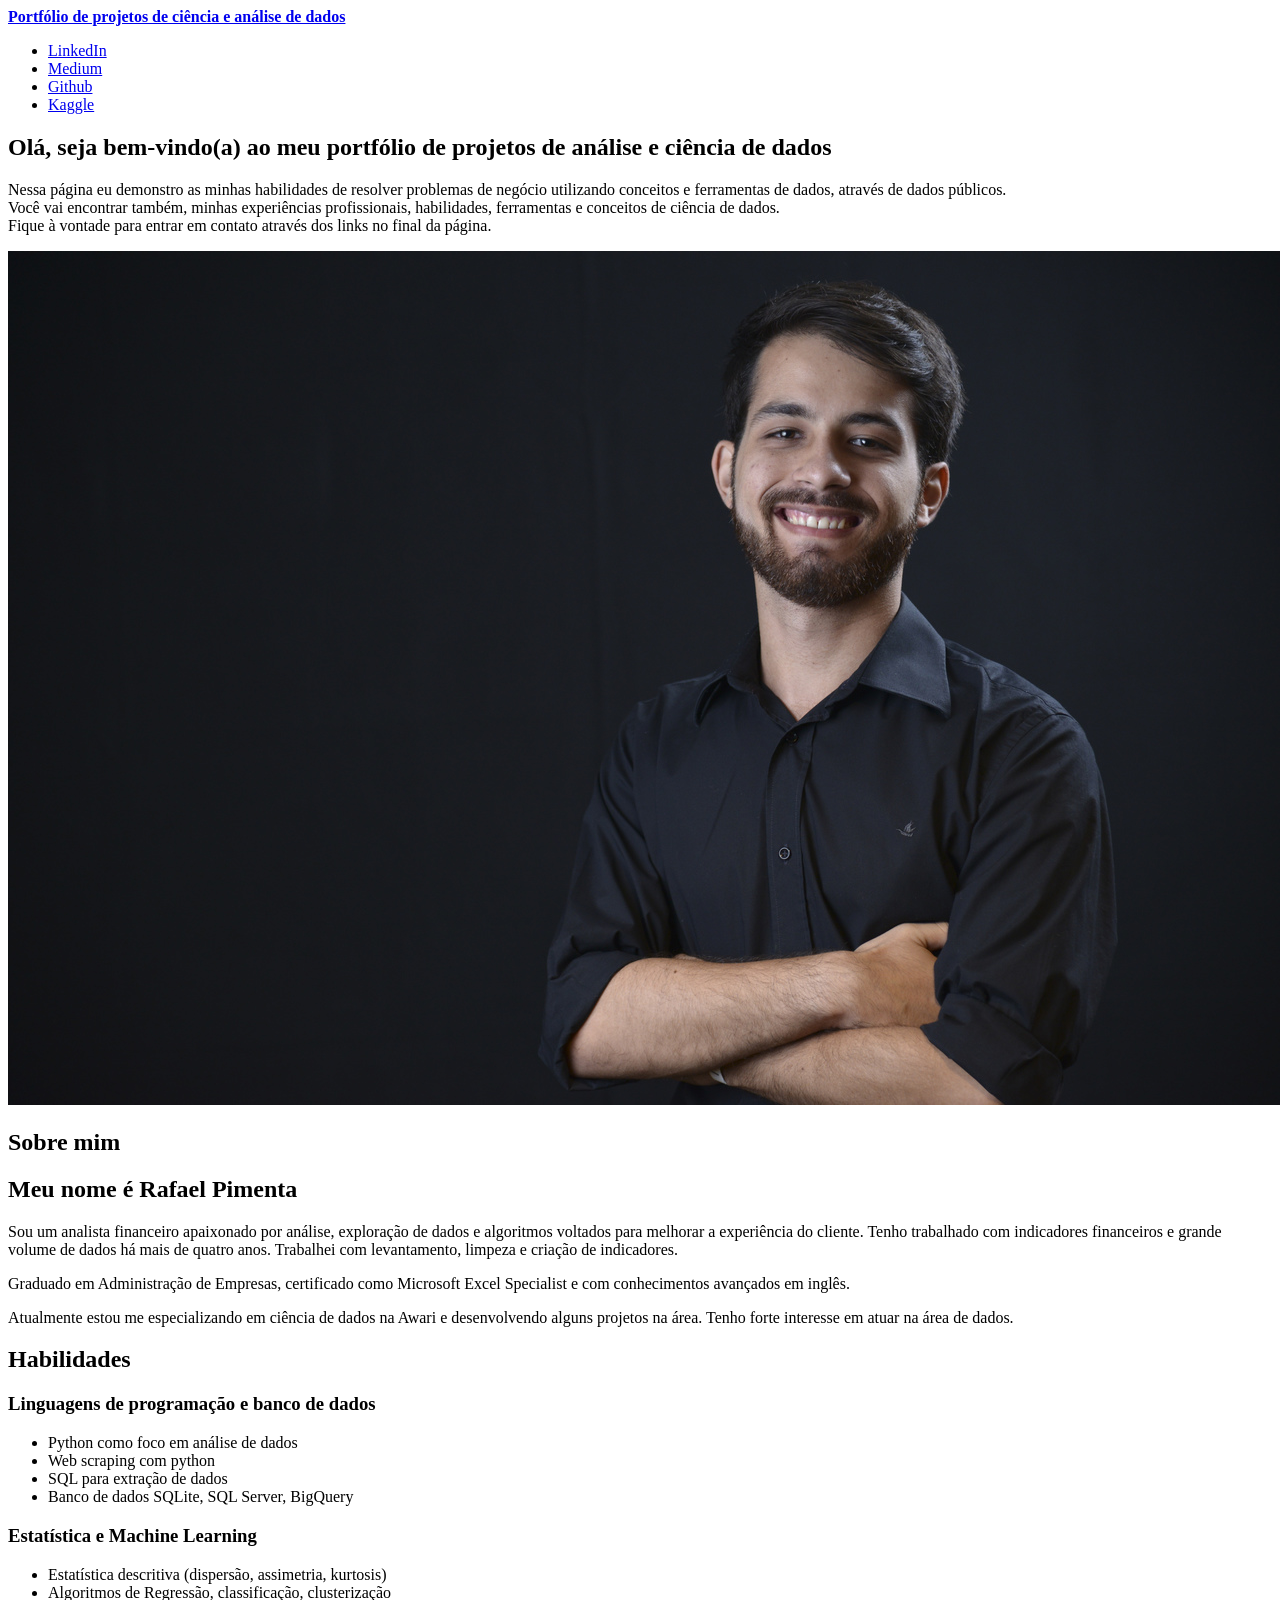
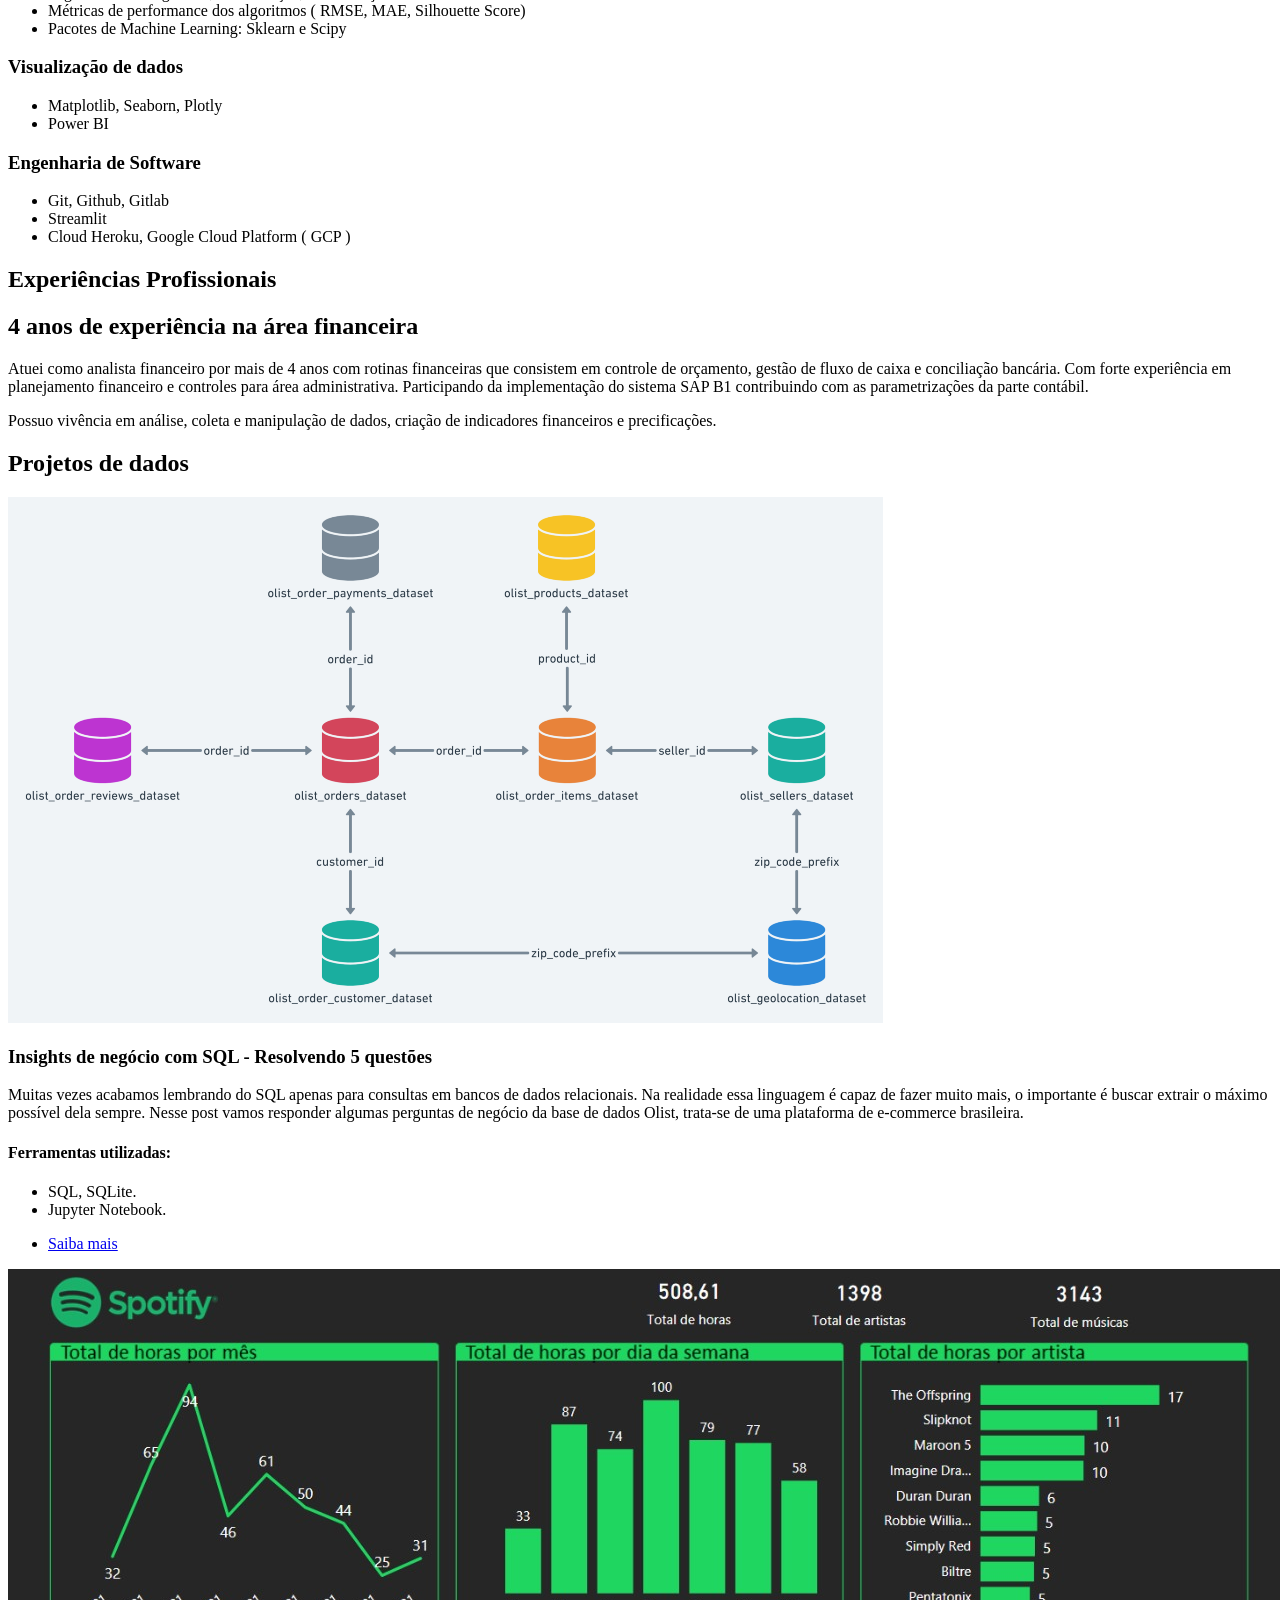
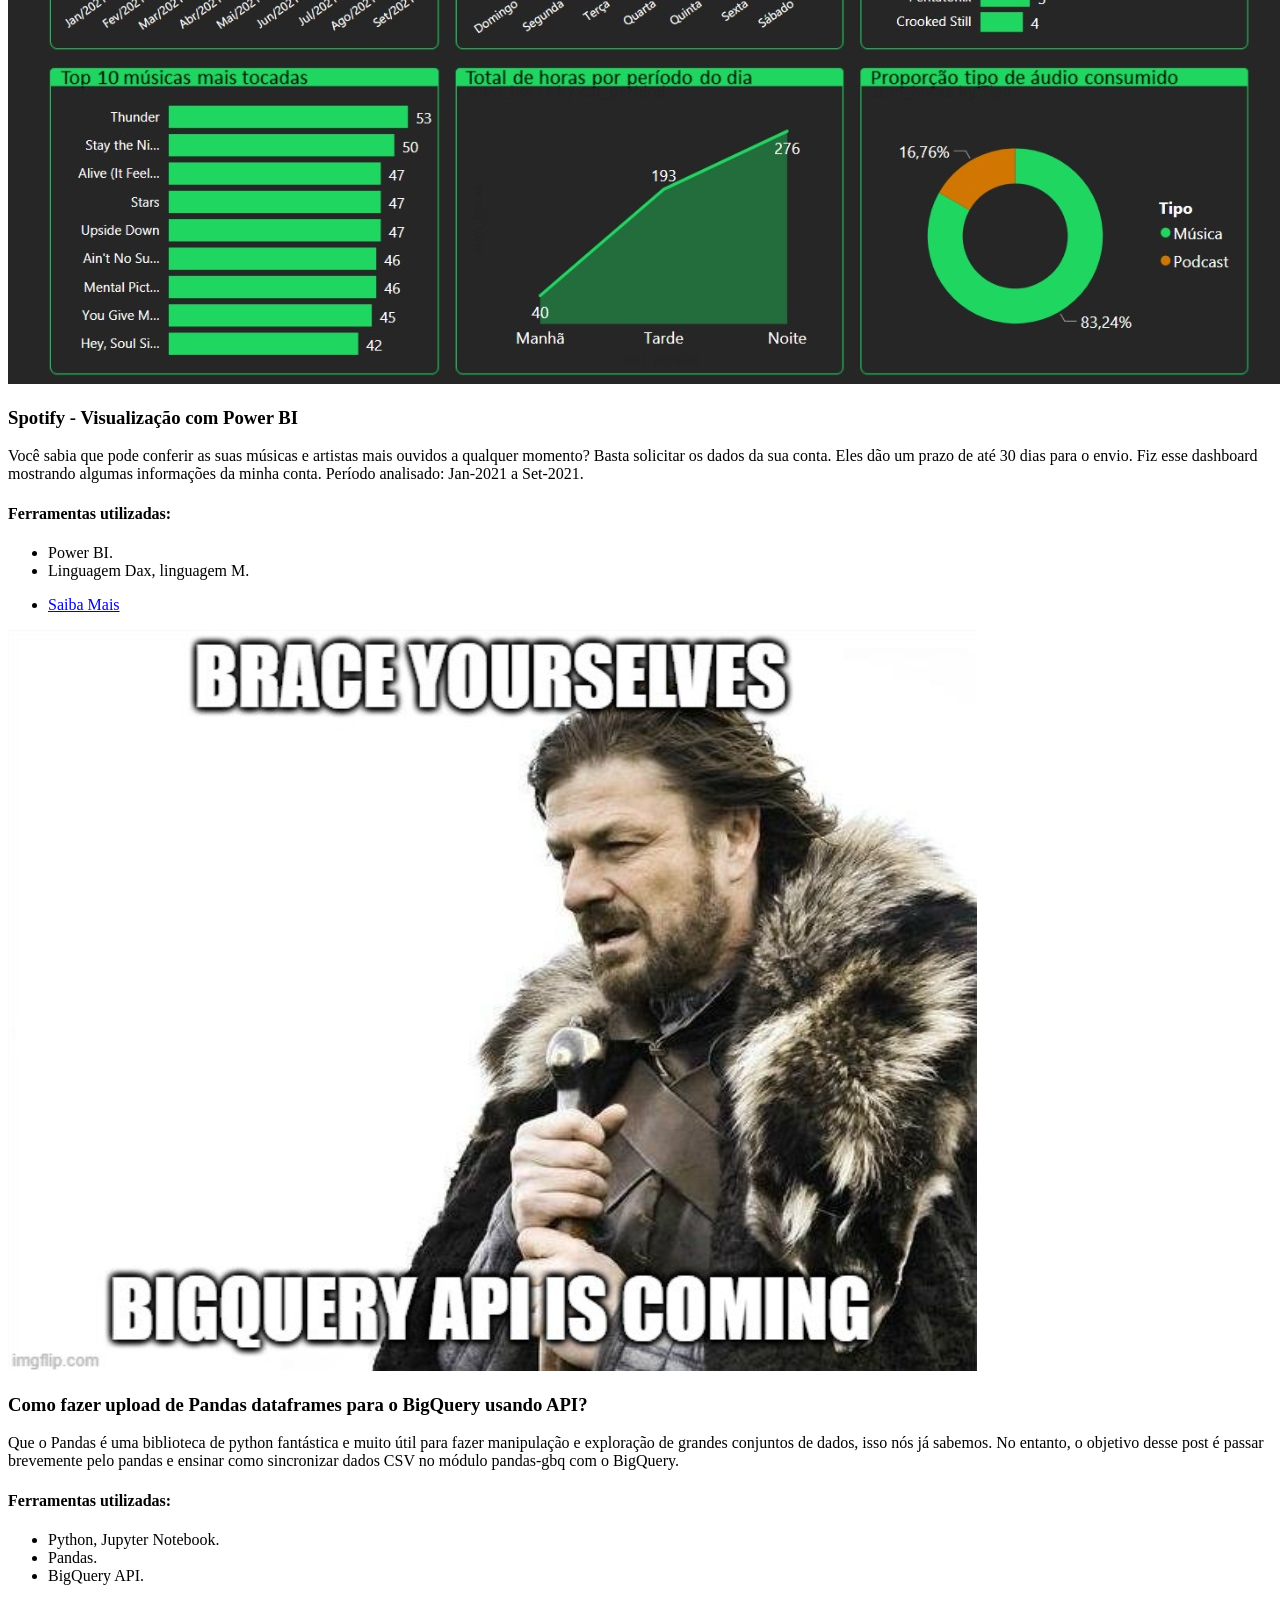
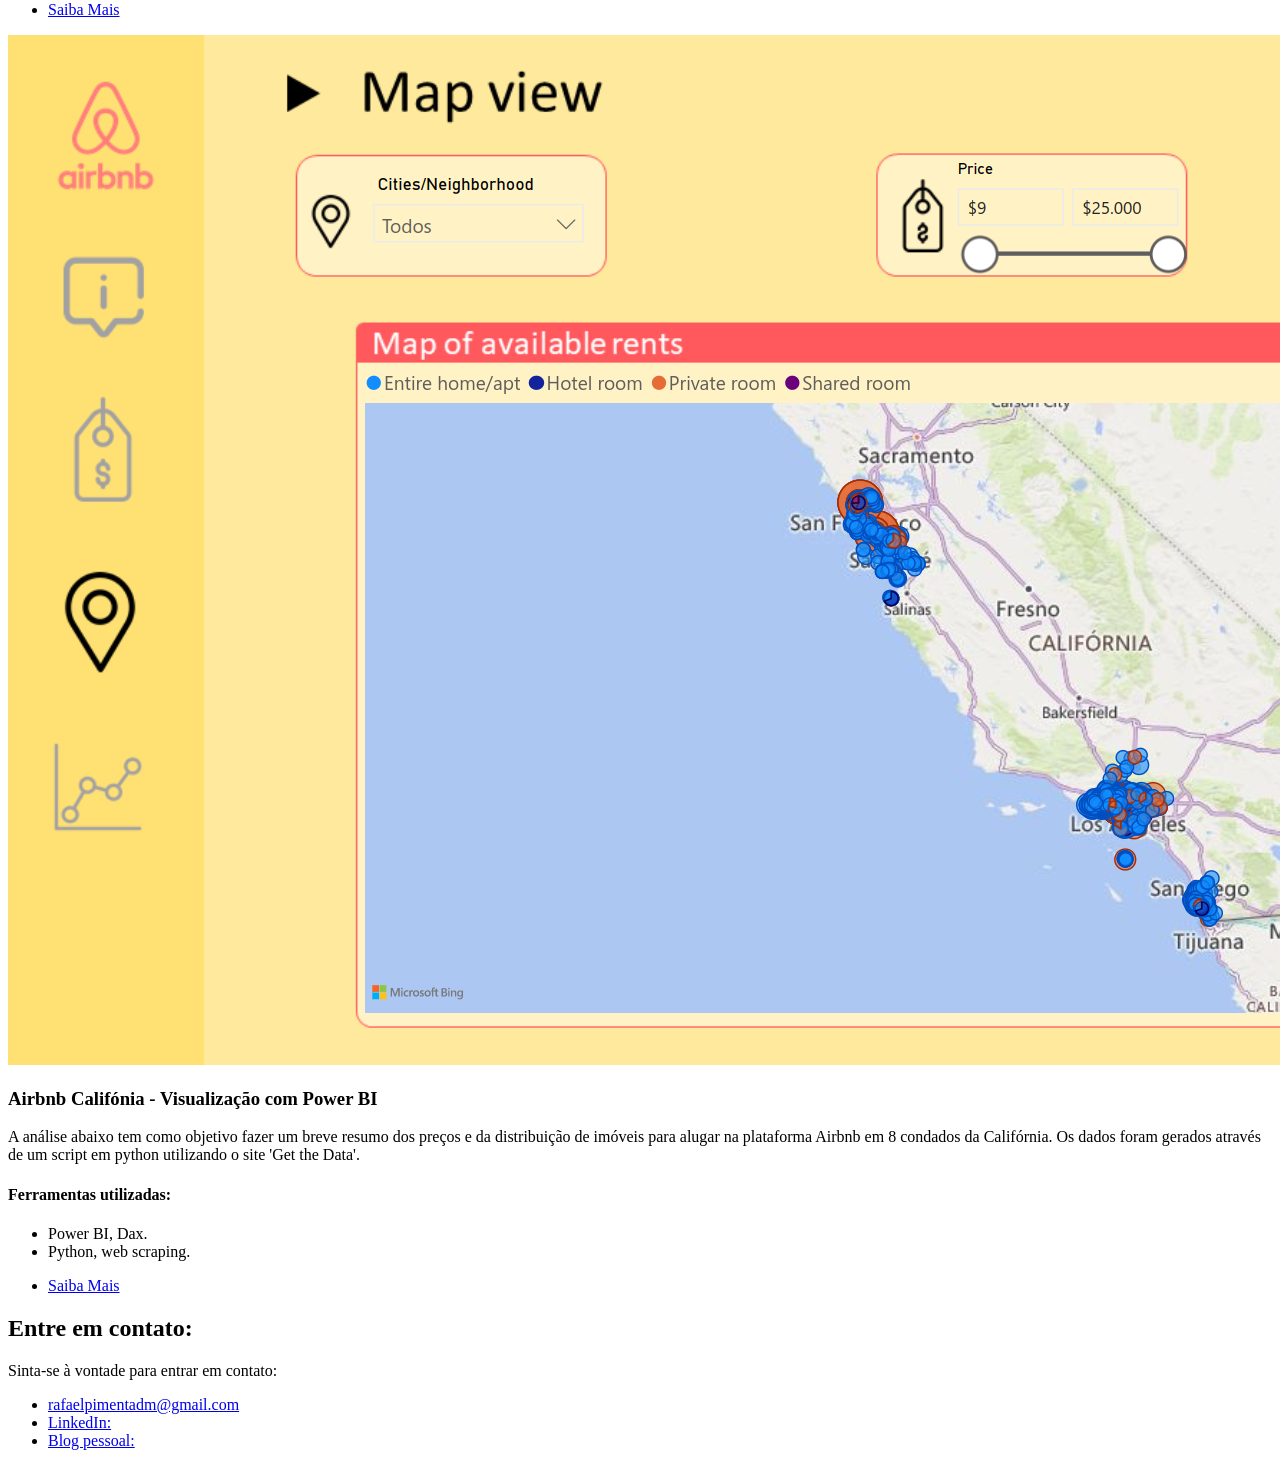
==== index.html @ 017bce2e "second commit" ====
<!DOCTYPE HTML>
<!--
	Editorial by HTML5 UP
	html5up.net | @ajlkn
	Free for personal and commercial use under the CCA 3.0 license (html5up.net/license)
-->
<html>
	<head>
		<title>Portfólio de ciência e análise de dados</title>
		<meta charset="utf-8" />
		<meta name="viewport" content="width=device-width, initial-scale=1, user-scalable=no" />
		<link rel="stylesheet" href="assets/css/main.css" />
	</head>
	<body class="is-preload">

		<!-- Wrapper -->
			<div id="wrapper">

				<!-- Main -->
					<div id="main">
						<div class="inner">

							<!-- Header -->
								<header id="header">
									<a href="index.html" class="logo"><strong>Portfólio de projetos de ciência e análise de dados</strong></a>
									<ul class="icons">
										<li><a href="https://www.linkedin.com/in/rafaelpimentads/" class="icon brands fa-linkedin"><span class="label">LinkedIn</span></a></li>
										<li><a href="https://rafaelpimentads.medium.com/" class="icon brands fa-medium-m"><span class="label">Medium</span></a></li>
										<li><a href="https://github.com/rpimenta1" class="icon brands fa-github"><span class="label">Github</span></a></li>
										<li><a href="https://www.kaggle.com/rafaelpimenta" class="icon brands fa-kaggle"><span class="label">Kaggle</span></a></li>
									</ul>
								</header>

							<!-- Banner -->
								<section id="banner">
									<div class="content">
										<header>
											<h1>Olá, seja bem-vindo(a) ao meu portfólio de projetos de análise e ciência de dados<br /> </h1>
								    </header>
										<p>Nessa página eu demonstro as minhas habilidades de resolver problemas de negócio utilizando conceitos e ferramentas de dados, através de dados públicos. <br />
										Você vai encontrar também, minhas experiências profissionais, habilidades, ferramentas e conceitos de ciência de dados.<br/>
										Fique à vontade para entrar em contato através dos links no final da página.</p>
										</div>
									<span class="image object">
										<img src="images/Foto Rafael.jpg" alt="" />
									</span>
								</section>

								<!-- Sobre mim -->
									<section>
										<header class="major">
											<h1>Sobre mim</h1>
										</header>
											<h2 id="content">Meu nome é Rafael Pimenta</h2>
											<p>Sou um analista financeiro apaixonado por análise, exploração de dados e algoritmos voltados para melhorar a experiência do cliente. Tenho trabalhado com indicadores financeiros e grande volume de dados há mais de quatro anos. Trabalhei com levantamento, limpeza e criação de indicadores. </p>
											<p>Graduado em Administração de Empresas, certificado como Microsoft Excel Specialist e com conhecimentos avançados em inglês. </p>
											<p>Atualmente estou me especializando em ciência de dados na Awari e desenvolvendo alguns projetos na área. Tenho forte interesse em atuar na área de dados.</p>
										</section>
							<!-- Section -->
								<section>
									<header class="major">
										<h1>Habilidades</h1>
									</header>
									<div class="features">
										<article>
											<span class="icon solid fa-code"></span>
											<div class="content">
												<h3>Linguagens de programação e banco de dados</h3>
												<ul>
													<li>Python como foco em análise de dados</li>
													<li>Web scraping com python</li>
													<li>SQL para extração de dados</li>
													<li>Banco de dados SQLite, SQL Server, BigQuery</li>
												</ul>
											</div>
										</article>
										<article>
											<span class="icon solid fa-calculator"></span>
											<div class="content">
												<h3>Estatística e Machine Learning</h3>
												<ul>
													<li>Estatística descritiva (dispersão, assimetria, kurtosis)</li>
													<li>Algoritmos de Regressão, classificação, clusterização</li>
													<li>Métricas de performance dos algoritmos ( RMSE, MAE, Silhouette Score)</li>
													<li>Pacotes de Machine Learning: Sklearn e Scipy</li>
												</ul>
											</div>
										</article>
										<article>
											<span class="icon solid fa-signal"></span>
											<div class="content">
												<h3>Visualização de dados</h3>
												<ul>
													<li>Matplotlib, Seaborn, Plotly</li>
													<li>Power BI</li>
												</ul>
											</div>
										</article>
										<article>
											<span class="icon solid fa-cloud"></span>
											<div class="content">
												<h3>Engenharia de Software</h3>
												<ul>
													<li>Git, Github, Gitlab</li>
													<li>Streamlit</li>
													<li>Cloud Heroku, Google Cloud Platform ( GCP )</li>
												</ul>
											</div>
										</article>
									</div>
								</section>

								<!-- Experiência -->
									<section>
										<header class="major">
											<h1>Experiências Profissionais</h1>
										</header>
								<h2 id="content">4 anos de experiência na área financeira</h2>
											<p>Atuei como analista financeiro por mais de 4 anos com rotinas financeiras que consistem em controle de orçamento, gestão de fluxo de caixa e conciliação bancária. Com forte experiência em planejamento financeiro e controles para área administrativa. Participando da implementação do sistema SAP B1 contribuindo com as parametrizações da parte contábil.</p>
											<p>Possuo vivência em análise, coleta e manipulação de dados, criação de indicadores financeiros e precificações.</p>
									</section>

							<!-- Projetos de dados -->
								<section>
									<header class="major">
										<h1>Projetos de dados</h1>
									</header>
									<div class="posts">
										<article>
											<a href="#" class="image"><img src="images/Olist.png" alt="" /></a>
											<h3>Insights de negócio com SQL - Resolvendo 5 questões</h3>
											<p>Muitas vezes acabamos lembrando do SQL apenas para consultas em bancos de dados relacionais. Na realidade essa linguagem é capaz de fazer muito mais, o importante é buscar extrair o máximo possível dela sempre.
Nesse post vamos responder algumas perguntas de negócio da base de dados Olist, trata-se de uma plataforma de e-commerce brasileira. </p>
											<h4>Ferramentas utilizadas:</h4>
											<ul>
												<li>SQL, SQLite.</li>
												<li>Jupyter Notebook.</li>
												</ul>
											<ul class="actions">
												<li><a href="https://rafaelpimentads.medium.com/insights-de-neg%C3%B3cio-com-sql-resolvendo-5-quest%C3%B5es-5f01cf8b4c0e" class="button">Saiba mais</a></li>
											</ul>
										</article>
										<article>
											<a href="#" class="image"><img src="images/spotify.jpg" alt="" /></a>
											<h3>Spotify - Visualização com Power BI</h3>
											<p>Você sabia que pode conferir as suas músicas e artistas mais ouvidos a qualquer momento? Basta solicitar os dados da sua conta. Eles dão um prazo de até 30 dias para o envio.
Fiz esse dashboard mostrando algumas informações da minha conta. Período analisado: Jan-2021 a Set-2021.</p>
											<h4>Ferramentas utilizadas:</h4>
											<ul>
												<li>Power BI.</li>
												<li>Linguagem Dax, linguagem M.</li>
											</ul>
											<ul class="actions">
												<li><a href="https://app.powerbi.com/view?r=eyJrIjoiYzAwM2JlOTgtNjJhZC00NDBiLTlkYjUtN2YwNzk2MzMyMDRmIiwidCI6IjUwODBiYWI4LWFlODYtNDAyMi1hZWIxLWI5NzkwNmQxZTQ4MSJ9" class="button">Saiba Mais</a></li>
											</ul>
										</article>
										<article>
											<a href="#" class="image"><img src="images/bigquery_api.png" alt="" /></a>
											<h3>Como fazer upload de Pandas dataframes para o BigQuery usando API?</h3>
											<p>Que o Pandas é uma biblioteca de python fantástica e muito útil para fazer manipulação e exploração de grandes conjuntos de dados, isso nós já sabemos. No entanto, o objetivo desse post é passar brevemente pelo pandas e ensinar como sincronizar dados CSV no módulo pandas-gbq com o BigQuery.</p>
											<h4>Ferramentas utilizadas:</h4>
											<ul>
												<li>Python, Jupyter Notebook.</li>
												<li>Pandas.</li>
												<li>BigQuery API.</li>
												</ul>
											<ul class="actions">
												<li><a href="https://rafaelpimentads.medium.com/como-fazer-upload-de-pandas-dataframes-para-o-bigquery-usando-api-3e75157d966e" class="button">Saiba Mais</a></li>
											</ul>
										</article>
										<article>
											<a href="#" class="image"><img src="images/airbnb.png" alt="" /></a>
											<h3> Airbnb Califónia - Visualização com Power BI</h3>
											<p> A análise abaixo tem como objetivo fazer um breve resumo dos preços e da distribuição de imóveis para alugar na plataforma Airbnb em 8 condados da Califórnia. Os dados foram gerados através de um script em python utilizando o site 'Get the Data'.</p>
											<h4>Ferramentas utilizadas:</h4>
											<ul>
												<li>Power BI, Dax.</li>
												<li>Python, web scraping.</li>
											</ul>
											<ul class="actions">
												<li><a href="https://app.powerbi.com/view?r=eyJrIjoiNTRkN2NkMmEtMzM3Zi00YTkyLTlhZGEtZjQxMDUwOWY5YWFmIiwidCI6IjUwODBiYWI4LWFlODYtNDAyMi1hZWIxLWI5NzkwNmQxZTQ4MSJ9&embedImagePlaceholder=true
" class="button">Saiba Mais</a></li>
											</ul>
										</article>
										</div>
								</section>

								<section>
									<header class="major">
										<h1>Entre em contato:</h1>
									</header>
									<p>Sinta-se à vontade para entrar em contato:</p>
									<ul class="contact">
										<li class="icon solid fa-envelope"><a href="#">rafaelpimentadm@gmail.com</a></li>
										<li class="icon brands fa-linkedin"><a href="https://www.linkedin.com/in/rafaelpimentads/">LinkedIn:</a></li>
										<li class="icon brands fa-medium"><a href="https://rafaelpimentads.medium.com/"> Blog pessoal:</a></li>
									</ul>
								</section>

						</div>
					</div>

				<!-- Sidebar -->


			</div>

		<!-- Scripts -->
			<script src="assets/js/jquery.min.js"></script>
			<script src="assets/js/browser.min.js"></script>
			<script src="assets/js/breakpoints.min.js"></script>
			<script src="assets/js/util.js"></script>
			<script src="assets/js/main.js"></script>

	</body>
</html>
---- assets/css/main.css ----
@import url(fontawesome-all.min.css);
@import url("https://fonts.googleapis.com/css?family=Open+Sans:400,600,400italic,600italic|Roboto+Slab:400,700");
/*
	Editorial by HTML5 UP
	html5up.net | @ajlkn
	Free for personal and commercial use under the CCA 3.0 license (html5up.net/license)
*/
html, body, div, span, applet, object,
iframe, h1, h2, h3, h4, h5, h6, p, blockquote,
pre, a, abbr, acronym, address, big, cite,
code, del, dfn, em, img, ins, kbd, q, s, samp,
small, strike, strong, sub, sup, tt, var, b,
u, i, center, dl, dt, dd, ol, ul, li, fieldset,
form, label, legend, table, caption, tbody,
tfoot, thead, tr, th, td, article, aside,
canvas, details, embed, figure, figcaption,
footer, header, hgroup, menu, nav, output, ruby,
section, summary, time, mark, audio, video {
  margin: 0;
  padding: 0;
  border: 0;
  font-size: 100%;
  font: inherit;
  vertical-align: baseline; }

article, aside, details, figcaption, figure,
footer, header, hgroup, menu, nav, section {
  display: block; }

body {
  line-height: 1; }

ol, ul {
  list-style: none; }

blockquote, q {
  quotes: none; }
  blockquote:before, blockquote:after, q:before, q:after {
    content: '';
    content: none; }

table {
  border-collapse: collapse;
  border-spacing: 0; }

body {
  -webkit-text-size-adjust: none; }

mark {
  background-color: transparent;
  color: inherit; }

input::-moz-focus-inner {
  border: 0;
  padding: 0; }

input, select, textarea {
  -moz-appearance: none;
  -webkit-appearance: none;
  -ms-appearance: none;
  appearance: none; }

/* Basic */
@-ms-viewport {
  width: device-width; }

body {
  -ms-overflow-style: scrollbar; }

@media screen and (max-width: 480px) {
  html, body {
    min-width: 320px; } }

html {
  box-sizing: border-box; }

*, *:before, *:after {
  box-sizing: inherit; }

body {
  background: #ffffff; }
  body.is-preload *, body.is-preload *:before, body.is-preload *:after, body.is-resizing *, body.is-resizing *:before, body.is-resizing *:after {
    -moz-animation: none !important;
    -webkit-animation: none !important;
    -ms-animation: none !important;
    animation: none !important;
    -moz-transition: none !important;
    -webkit-transition: none !important;
    -ms-transition: none !important;
    transition: none !important; }

/* Type */
body, input, select, textarea {
  color: #7f888f;
  font-family: "Open Sans", sans-serif;
  font-size: 13pt;
  font-weight: 400;
  line-height: 1.65; }
  @media screen and (max-width: 1680px) {
    body, input, select, textarea {
      font-size: 11pt; } }
  @media screen and (max-width: 1280px) {
    body, input, select, textarea {
      font-size: 10pt; } }
  @media screen and (max-width: 360px) {
    body, input, select, textarea {
      font-size: 9pt; } }

a {
  -moz-transition: color 0.2s ease-in-out, border-bottom-color 0.2s ease-in-out;
  -webkit-transition: color 0.2s ease-in-out, border-bottom-color 0.2s ease-in-out;
  -ms-transition: color 0.2s ease-in-out, border-bottom-color 0.2s ease-in-out;
  transition: color 0.2s ease-in-out, border-bottom-color 0.2s ease-in-out;
  border-bottom: dotted 1px;
  color: #f56a6a;
  text-decoration: none; }
  a:hover {
    border-bottom-color: #f56a6a;
    color: #f56a6a !important; }
    a:hover strong {
      color: inherit; }

strong, b {
  color: #3d4449;
  font-weight: 600; }

em, i {
  font-style: italic; }

p {
  margin: 0 0 2em 0; }

h1, h2, h3, h4, h5, h6 {
  color: #3d4449;
  font-family: "Roboto Slab", serif;
  font-weight: 700;
  line-height: 1.5;
  margin: 0 0 1em 0; }
  h1 a, h2 a, h3 a, h4 a, h5 a, h6 a {
    color: inherit;
    text-decoration: none;
    border-bottom: 0; }

h1 {
  font-size: 4em;
  margin: 0 0 0.5em 0;
  line-height: 1.3; }

h2 {
  font-size: 1.75em; }

h3 {
  font-size: 1.25em; }

h4 {
  font-size: 1.1em; }

h5 {
  font-size: 0.9em; }

h6 {
  font-size: 0.7em; }

@media screen and (max-width: 1680px) {
  h1 {
    font-size: 3.5em; } }

@media screen and (max-width: 980px) {
  h1 {
    font-size: 3.25em; } }

@media screen and (max-width: 736px) {
  h1 {
    font-size: 2em;
    line-height: 1.4; }
  h2 {
    font-size: 1.5em; } }

sub {
  font-size: 0.8em;
  position: relative;
  top: 0.5em; }

sup {
  font-size: 0.8em;
  position: relative;
  top: -0.5em; }

blockquote {
  border-left: solid 3px rgba(210, 215, 217, 0.75);
  font-style: italic;
  margin: 0 0 2em 0;
  padding: 0.5em 0 0.5em 2em; }

code {
  background: rgba(230, 235, 237, 0.25);
  border-radius: 0.375em;
  border: solid 1px rgba(210, 215, 217, 0.75);
  font-family: "Courier New", monospace;
  font-size: 0.9em;
  margin: 0 0.25em;
  padding: 0.25em 0.65em; }

pre {
  -webkit-overflow-scrolling: touch;
  font-family: "Courier New", monospace;
  font-size: 0.9em;
  margin: 0 0 2em 0; }
  pre code {
    display: block;
    line-height: 1.75;
    padding: 1em 1.5em;
    overflow-x: auto; }

hr {
  border: 0;
  border-bottom: solid 1px rgba(210, 215, 217, 0.75);
  margin: 2em 0; }
  hr.major {
    margin: 3em 0; }

.align-left {
  text-align: left; }

.align-center {
  text-align: center; }

.align-right {
  text-align: right; }

/* Row */
.row {
  display: flex;
  flex-wrap: wrap;
  box-sizing: border-box;
  align-items: stretch; }
  .row > * {
    box-sizing: border-box; }
  .row.gtr-uniform > * > :last-child {
    margin-bottom: 0; }
  .row.aln-left {
    justify-content: flex-start; }
  .row.aln-center {
    justify-content: center; }
  .row.aln-right {
    justify-content: flex-end; }
  .row.aln-top {
    align-items: flex-start; }
  .row.aln-middle {
    align-items: center; }
  .row.aln-bottom {
    align-items: flex-end; }
  .row > .imp {
    order: -1; }
  .row > .col-1 {
    width: 8.33333%; }
  .row > .off-1 {
    margin-left: 8.33333%; }
  .row > .col-2 {
    width: 16.66667%; }
  .row > .off-2 {
    margin-left: 16.66667%; }
  .row > .col-3 {
    width: 25%; }
  .row > .off-3 {
    margin-left: 25%; }
  .row > .col-4 {
    width: 33.33333%; }
  .row > .off-4 {
    margin-left: 33.33333%; }
  .row > .col-5 {
    width: 41.66667%; }
  .row > .off-5 {
    margin-left: 41.66667%; }
  .row > .col-6 {
    width: 50%; }
  .row > .off-6 {
    margin-left: 50%; }
  .row > .col-7 {
    width: 58.33333%; }
  .row > .off-7 {
    margin-left: 58.33333%; }
  .row > .col-8 {
    width: 66.66667%; }
  .row > .off-8 {
    margin-left: 66.66667%; }
  .row > .col-9 {
    width: 75%; }
  .row > .off-9 {
    margin-left: 75%; }
  .row > .col-10 {
    width: 83.33333%; }
  .row > .off-10 {
    margin-left: 83.33333%; }
  .row > .col-11 {
    width: 91.66667%; }
  .row > .off-11 {
    margin-left: 91.66667%; }
  .row > .col-12 {
    width: 100%; }
  .row > .off-12 {
    margin-left: 100%; }
  .row.gtr-0 {
    margin-top: 0;
    margin-left: 0em; }
    .row.gtr-0 > * {
      padding: 0 0 0 0em; }
    .row.gtr-0.gtr-uniform {
      margin-top: 0em; }
      .row.gtr-0.gtr-uniform > * {
        padding-top: 0em; }
  .row.gtr-25 {
    margin-top: 0;
    margin-left: -0.375em; }
    .row.gtr-25 > * {
      padding: 0 0 0 0.375em; }
    .row.gtr-25.gtr-uniform {
      margin-top: -0.375em; }
      .row.gtr-25.gtr-uniform > * {
        padding-top: 0.375em; }
  .row.gtr-50 {
    margin-top: 0;
    margin-left: -0.75em; }
    .row.gtr-50 > * {
      padding: 0 0 0 0.75em; }
    .row.gtr-50.gtr-uniform {
      margin-top: -0.75em; }
      .row.gtr-50.gtr-uniform > * {
        padding-top: 0.75em; }
  .row {
    margin-top: 0;
    margin-left: -1.5em; }
    .row > * {
      padding: 0 0 0 1.5em; }
    .row.gtr-uniform {
      margin-top: -1.5em; }
      .row.gtr-uniform > * {
        padding-top: 1.5em; }
  .row.gtr-150 {
    margin-top: 0;
    margin-left: -2.25em; }
    .row.gtr-150 > * {
      padding: 0 0 0 2.25em; }
    .row.gtr-150.gtr-uniform {
      margin-top: -2.25em; }
      .row.gtr-150.gtr-uniform > * {
        padding-top: 2.25em; }
  .row.gtr-200 {
    margin-top: 0;
    margin-left: -3em; }
    .row.gtr-200 > * {
      padding: 0 0 0 3em; }
    .row.gtr-200.gtr-uniform {
      margin-top: -3em; }
      .row.gtr-200.gtr-uniform > * {
        padding-top: 3em; }
  @media screen and (max-width: 1680px) {
    .row {
      display: flex;
      flex-wrap: wrap;
      box-sizing: border-box;
      align-items: stretch; }
      .row > * {
        box-sizing: border-box; }
      .row.gtr-uniform > * > :last-child {
        margin-bottom: 0; }
      .row.aln-left {
        justify-content: flex-start; }
      .row.aln-center {
        justify-content: center; }
      .row.aln-right {
        justify-content: flex-end; }
      .row.aln-top {
        align-items: flex-start; }
      .row.aln-middle {
        align-items: center; }
      .row.aln-bottom {
        align-items: flex-end; }
      .row > .imp-xlarge {
        order: -1; }
      .row > .col-1-xlarge {
        width: 8.33333%; }
      .row > .off-1-xlarge {
        margin-left: 8.33333%; }
      .row > .col-2-xlarge {
        width: 16.66667%; }
      .row > .off-2-xlarge {
        margin-left: 16.66667%; }
      .row > .col-3-xlarge {
        width: 25%; }
      .row > .off-3-xlarge {
        margin-left: 25%; }
      .row > .col-4-xlarge {
        width: 33.33333%; }
      .row > .off-4-xlarge {
        margin-left: 33.33333%; }
      .row > .col-5-xlarge {
        width: 41.66667%; }
      .row > .off-5-xlarge {
        margin-left: 41.66667%; }
      .row > .col-6-xlarge {
        width: 50%; }
      .row > .off-6-xlarge {
        margin-left: 50%; }
      .row > .col-7-xlarge {
        width: 58.33333%; }
      .row > .off-7-xlarge {
        margin-left: 58.33333%; }
      .row > .col-8-xlarge {
        width: 66.66667%; }
      .row > .off-8-xlarge {
        margin-left: 66.66667%; }
      .row > .col-9-xlarge {
        width: 75%; }
      .row > .off-9-xlarge {
        margin-left: 75%; }
      .row > .col-10-xlarge {
        width: 83.33333%; }
      .row > .off-10-xlarge {
        margin-left: 83.33333%; }
      .row > .col-11-xlarge {
        width: 91.66667%; }
      .row > .off-11-xlarge {
        margin-left: 91.66667%; }
      .row > .col-12-xlarge {
        width: 100%; }
      .row > .off-12-xlarge {
        margin-left: 100%; }
      .row.gtr-0 {
        margin-top: 0;
        margin-left: 0em; }
        .row.gtr-0 > * {
          padding: 0 0 0 0em; }
        .row.gtr-0.gtr-uniform {
          margin-top: 0em; }
          .row.gtr-0.gtr-uniform > * {
            padding-top: 0em; }
      .row.gtr-25 {
        margin-top: 0;
        margin-left: -0.375em; }
        .row.gtr-25 > * {
          padding: 0 0 0 0.375em; }
        .row.gtr-25.gtr-uniform {
          margin-top: -0.375em; }
          .row.gtr-25.gtr-uniform > * {
            padding-top: 0.375em; }
      .row.gtr-50 {
        margin-top: 0;
        margin-left: -0.75em; }
        .row.gtr-50 > * {
          padding: 0 0 0 0.75em; }
        .row.gtr-50.gtr-uniform {
          margin-top: -0.75em; }
          .row.gtr-50.gtr-uniform > * {
            padding-top: 0.75em; }
      .row {
        margin-top: 0;
        margin-left: -1.5em; }
        .row > * {
          padding: 0 0 0 1.5em; }
        .row.gtr-uniform {
          margin-top: -1.5em; }
          .row.gtr-uniform > * {
            padding-top: 1.5em; }
      .row.gtr-150 {
        margin-top: 0;
        margin-left: -2.25em; }
        .row.gtr-150 > * {
          padding: 0 0 0 2.25em; }
        .row.gtr-150.gtr-uniform {
          margin-top: -2.25em; }
          .row.gtr-150.gtr-uniform > * {
            padding-top: 2.25em; }
      .row.gtr-200 {
        margin-top: 0;
        margin-left: -3em; }
        .row.gtr-200 > * {
          padding: 0 0 0 3em; }
        .row.gtr-200.gtr-uniform {
          margin-top: -3em; }
          .row.gtr-200.gtr-uniform > * {
            padding-top: 3em; } }
  @media screen and (max-width: 1280px) {
    .row {
      display: flex;
      flex-wrap: wrap;
      box-sizing: border-box;
      align-items: stretch; }
      .row > * {
        box-sizing: border-box; }
      .row.gtr-uniform > * > :last-child {
        margin-bottom: 0; }
      .row.aln-left {
        justify-content: flex-start; }
      .row.aln-center {
        justify-content: center; }
      .row.aln-right {
        justify-content: flex-end; }
      .row.aln-top {
        align-items: flex-start; }
      .row.aln-middle {
        align-items: center; }
      .row.aln-bottom {
        align-items: flex-end; }
      .row > .imp-large {
        order: -1; }
      .row > .col-1-large {
        width: 8.33333%; }
      .row > .off-1-large {
        margin-left: 8.33333%; }
      .row > .col-2-large {
        width: 16.66667%; }
      .row > .off-2-large {
        margin-left: 16.66667%; }
      .row > .col-3-large {
        width: 25%; }
      .row > .off-3-large {
        margin-left: 25%; }
      .row > .col-4-large {
        width: 33.33333%; }
      .row > .off-4-large {
        margin-left: 33.33333%; }
      .row > .col-5-large {
        width: 41.66667%; }
      .row > .off-5-large {
        margin-left: 41.66667%; }
      .row > .col-6-large {
        width: 50%; }
      .row > .off-6-large {
        margin-left: 50%; }
      .row > .col-7-large {
        width: 58.33333%; }
      .row > .off-7-large {
        margin-left: 58.33333%; }
      .row > .col-8-large {
        width: 66.66667%; }
      .row > .off-8-large {
        margin-left: 66.66667%; }
      .row > .col-9-large {
        width: 75%; }
      .row > .off-9-large {
        margin-left: 75%; }
      .row > .col-10-large {
        width: 83.33333%; }
      .row > .off-10-large {
        margin-left: 83.33333%; }
      .row > .col-11-large {
        width: 91.66667%; }
      .row > .off-11-large {
        margin-left: 91.66667%; }
      .row > .col-12-large {
        width: 100%; }
      .row > .off-12-large {
        margin-left: 100%; }
      .row.gtr-0 {
        margin-top: 0;
        margin-left: 0em; }
        .row.gtr-0 > * {
          padding: 0 0 0 0em; }
        .row.gtr-0.gtr-uniform {
          margin-top: 0em; }
          .row.gtr-0.gtr-uniform > * {
            padding-top: 0em; }
      .row.gtr-25 {
        margin-top: 0;
        margin-left: -0.375em; }
        .row.gtr-25 > * {
          padding: 0 0 0 0.375em; }
        .row.gtr-25.gtr-uniform {
          margin-top: -0.375em; }
          .row.gtr-25.gtr-uniform > * {
            padding-top: 0.375em; }
      .row.gtr-50 {
        margin-top: 0;
        margin-left: -0.75em; }
        .row.gtr-50 > * {
          padding: 0 0 0 0.75em; }
        .row.gtr-50.gtr-uniform {
          margin-top: -0.75em; }
          .row.gtr-50.gtr-uniform > * {
            padding-top: 0.75em; }
      .row {
        margin-top: 0;
        margin-left: -1.5em; }
        .row > * {
          padding: 0 0 0 1.5em; }
        .row.gtr-uniform {
          margin-top: -1.5em; }
          .row.gtr-uniform > * {
            padding-top: 1.5em; }
      .row.gtr-150 {
        margin-top: 0;
        margin-left: -2.25em; }
        .row.gtr-150 > * {
          padding: 0 0 0 2.25em; }
        .row.gtr-150.gtr-uniform {
          margin-top: -2.25em; }
          .row.gtr-150.gtr-uniform > * {
            padding-top: 2.25em; }
      .row.gtr-200 {
        margin-top: 0;
        margin-left: -3em; }
        .row.gtr-200 > * {
          padding: 0 0 0 3em; }
        .row.gtr-200.gtr-uniform {
          margin-top: -3em; }
          .row.gtr-200.gtr-uniform > * {
            padding-top: 3em; } }
  @media screen and (max-width: 980px) {
    .row {
      display: flex;
      flex-wrap: wrap;
      box-sizing: border-box;
      align-items: stretch; }
      .row > * {
        box-sizing: border-box; }
      .row.gtr-uniform > * > :last-child {
        margin-bottom: 0; }
      .row.aln-left {
        justify-content: flex-start; }
      .row.aln-center {
        justify-content: center; }
      .row.aln-right {
        justify-content: flex-end; }
      .row.aln-top {
        align-items: flex-start; }
      .row.aln-middle {
        align-items: center; }
      .row.aln-bottom {
        align-items: flex-end; }
      .row > .imp-medium {
        order: -1; }
      .row > .col-1-medium {
        width: 8.33333%; }
      .row > .off-1-medium {
        margin-left: 8.33333%; }
      .row > .col-2-medium {
        width: 16.66667%; }
      .row > .off-2-medium {
        margin-left: 16.66667%; }
      .row > .col-3-medium {
        width: 25%; }
      .row > .off-3-medium {
        margin-left: 25%; }
      .row > .col-4-medium {
        width: 33.33333%; }
      .row > .off-4-medium {
        margin-left: 33.33333%; }
      .row > .col-5-medium {
        width: 41.66667%; }
      .row > .off-5-medium {
        margin-left: 41.66667%; }
      .row > .col-6-medium {
        width: 50%; }
      .row > .off-6-medium {
        margin-left: 50%; }
      .row > .col-7-medium {
        width: 58.33333%; }
      .row > .off-7-medium {
        margin-left: 58.33333%; }
      .row > .col-8-medium {
        width: 66.66667%; }
      .row > .off-8-medium {
        margin-left: 66.66667%; }
      .row > .col-9-medium {
        width: 75%; }
      .row > .off-9-medium {
        margin-left: 75%; }
      .row > .col-10-medium {
        width: 83.33333%; }
      .row > .off-10-medium {
        margin-left: 83.33333%; }
      .row > .col-11-medium {
        width: 91.66667%; }
      .row > .off-11-medium {
        margin-left: 91.66667%; }
      .row > .col-12-medium {
        width: 100%; }
      .row > .off-12-medium {
        margin-left: 100%; }
      .row.gtr-0 {
        margin-top: 0;
        margin-left: 0em; }
        .row.gtr-0 > * {
          padding: 0 0 0 0em; }
        .row.gtr-0.gtr-uniform {
          margin-top: 0em; }
          .row.gtr-0.gtr-uniform > * {
            padding-top: 0em; }
      .row.gtr-25 {
        margin-top: 0;
        margin-left: -0.375em; }
        .row.gtr-25 > * {
          padding: 0 0 0 0.375em; }
        .row.gtr-25.gtr-uniform {
          margin-top: -0.375em; }
          .row.gtr-25.gtr-uniform > * {
            padding-top: 0.375em; }
      .row.gtr-50 {
        margin-top: 0;
        margin-left: -0.75em; }
        .row.gtr-50 > * {
          padding: 0 0 0 0.75em; }
        .row.gtr-50.gtr-uniform {
          margin-top: -0.75em; }
          .row.gtr-50.gtr-uniform > * {
            padding-top: 0.75em; }
      .row {
        margin-top: 0;
        margin-left: -1.5em; }
        .row > * {
          padding: 0 0 0 1.5em; }
        .row.gtr-uniform {
          margin-top: -1.5em; }
          .row.gtr-uniform > * {
            padding-top: 1.5em; }
      .row.gtr-150 {
        margin-top: 0;
        margin-left: -2.25em; }
        .row.gtr-150 > * {
          padding: 0 0 0 2.25em; }
        .row.gtr-150.gtr-uniform {
          margin-top: -2.25em; }
          .row.gtr-150.gtr-uniform > * {
            padding-top: 2.25em; }
      .row.gtr-200 {
        margin-top: 0;
        margin-left: -3em; }
        .row.gtr-200 > * {
          padding: 0 0 0 3em; }
        .row.gtr-200.gtr-uniform {
          margin-top: -3em; }
          .row.gtr-200.gtr-uniform > * {
            padding-top: 3em; } }
  @media screen and (max-width: 736px) {
    .row {
      display: flex;
      flex-wrap: wrap;
      box-sizing: border-box;
      align-items: stretch; }
      .row > * {
        box-sizing: border-box; }
      .row.gtr-uniform > * > :last-child {
        margin-bottom: 0; }
      .row.aln-left {
        justify-content: flex-start; }
      .row.aln-center {
        justify-content: center; }
      .row.aln-right {
        justify-content: flex-end; }
      .row.aln-top {
        align-items: flex-start; }
      .row.aln-middle {
        align-items: center; }
      .row.aln-bottom {
        align-items: flex-end; }
      .row > .imp-small {
        order: -1; }
      .row > .col-1-small {
        width: 8.33333%; }
      .row > .off-1-small {
        margin-left: 8.33333%; }
      .row > .col-2-small {
        width: 16.66667%; }
      .row > .off-2-small {
        margin-left: 16.66667%; }
      .row > .col-3-small {
        width: 25%; }
      .row > .off-3-small {
        margin-left: 25%; }
      .row > .col-4-small {
        width: 33.33333%; }
      .row > .off-4-small {
        margin-left: 33.33333%; }
      .row > .col-5-small {
        width: 41.66667%; }
      .row > .off-5-small {
        margin-left: 41.66667%; }
      .row > .col-6-small {
        width: 50%; }
      .row > .off-6-small {
        margin-left: 50%; }
      .row > .col-7-small {
        width: 58.33333%; }
      .row > .off-7-small {
        margin-left: 58.33333%; }
      .row > .col-8-small {
        width: 66.66667%; }
      .row > .off-8-small {
        margin-left: 66.66667%; }
      .row > .col-9-small {
        width: 75%; }
      .row > .off-9-small {
        margin-left: 75%; }
      .row > .col-10-small {
        width: 83.33333%; }
      .row > .off-10-small {
        margin-left: 83.33333%; }
      .row > .col-11-small {
        width: 91.66667%; }
      .row > .off-11-small {
        margin-left: 91.66667%; }
      .row > .col-12-small {
        width: 100%; }
      .row > .off-12-small {
        margin-left: 100%; }
      .row.gtr-0 {
        margin-top: 0;
        margin-left: 0em; }
        .row.gtr-0 > * {
          padding: 0 0 0 0em; }
        .row.gtr-0.gtr-uniform {
          margin-top: 0em; }
          .row.gtr-0.gtr-uniform > * {
            padding-top: 0em; }
      .row.gtr-25 {
        margin-top: 0;
        margin-left: -0.375em; }
        .row.gtr-25 > * {
          padding: 0 0 0 0.375em; }
        .row.gtr-25.gtr-uniform {
          margin-top: -0.375em; }
          .row.gtr-25.gtr-uniform > * {
            padding-top: 0.375em; }
      .row.gtr-50 {
        margin-top: 0;
        margin-left: -0.75em; }
        .row.gtr-50 > * {
          padding: 0 0 0 0.75em; }
        .row.gtr-50.gtr-uniform {
          margin-top: -0.75em; }
          .row.gtr-50.gtr-uniform > * {
            padding-top: 0.75em; }
      .row {
        margin-top: 0;
        margin-left: -1.5em; }
        .row > * {
          padding: 0 0 0 1.5em; }
        .row.gtr-uniform {
          margin-top: -1.5em; }
          .row.gtr-uniform > * {
            padding-top: 1.5em; }
      .row.gtr-150 {
        margin-top: 0;
        margin-left: -2.25em; }
        .row.gtr-150 > * {
          padding: 0 0 0 2.25em; }
        .row.gtr-150.gtr-uniform {
          margin-top: -2.25em; }
          .row.gtr-150.gtr-uniform > * {
            padding-top: 2.25em; }
      .row.gtr-200 {
        margin-top: 0;
        margin-left: -3em; }
        .row.gtr-200 > * {
          padding: 0 0 0 3em; }
        .row.gtr-200.gtr-uniform {
          margin-top: -3em; }
          .row.gtr-200.gtr-uniform > * {
            padding-top: 3em; } }
  @media screen and (max-width: 480px) {
    .row {
      display: flex;
      flex-wrap: wrap;
      box-sizing: border-box;
      align-items: stretch; }
      .row > * {
        box-sizing: border-box; }
      .row.gtr-uniform > * > :last-child {
        margin-bottom: 0; }
      .row.aln-left {
        justify-content: flex-start; }
      .row.aln-center {
        justify-content: center; }
      .row.aln-right {
        justify-content: flex-end; }
      .row.aln-top {
        align-items: flex-start; }
      .row.aln-middle {
        align-items: center; }
      .row.aln-bottom {
        align-items: flex-end; }
      .row > .imp-xsmall {
        order: -1; }
      .row > .col-1-xsmall {
        width: 8.33333%; }
      .row > .off-1-xsmall {
        margin-left: 8.33333%; }
      .row > .col-2-xsmall {
        width: 16.66667%; }
      .row > .off-2-xsmall {
        margin-left: 16.66667%; }
      .row > .col-3-xsmall {
        width: 25%; }
      .row > .off-3-xsmall {
        margin-left: 25%; }
      .row > .col-4-xsmall {
        width: 33.33333%; }
      .row > .off-4-xsmall {
        margin-left: 33.33333%; }
      .row > .col-5-xsmall {
        width: 41.66667%; }
      .row > .off-5-xsmall {
        margin-left: 41.66667%; }
      .row > .col-6-xsmall {
        width: 50%; }
      .row > .off-6-xsmall {
        margin-left: 50%; }
      .row > .col-7-xsmall {
        width: 58.33333%; }
      .row > .off-7-xsmall {
        margin-left: 58.33333%; }
      .row > .col-8-xsmall {
        width: 66.66667%; }
      .row > .off-8-xsmall {
        margin-left: 66.66667%; }
      .row > .col-9-xsmall {
        width: 75%; }
      .row > .off-9-xsmall {
        margin-left: 75%; }
      .row > .col-10-xsmall {
        width: 83.33333%; }
      .row > .off-10-xsmall {
        margin-left: 83.33333%; }
      .row > .col-11-xsmall {
        width: 91.66667%; }
      .row > .off-11-xsmall {
        margin-left: 91.66667%; }
      .row > .col-12-xsmall {
        width: 100%; }
      .row > .off-12-xsmall {
        margin-left: 100%; }
      .row.gtr-0 {
        margin-top: 0;
        margin-left: 0em; }
        .row.gtr-0 > * {
          padding: 0 0 0 0em; }
        .row.gtr-0.gtr-uniform {
          margin-top: 0em; }
          .row.gtr-0.gtr-uniform > * {
            padding-top: 0em; }
      .row.gtr-25 {
        margin-top: 0;
        margin-left: -0.375em; }
        .row.gtr-25 > * {
          padding: 0 0 0 0.375em; }
        .row.gtr-25.gtr-uniform {
          margin-top: -0.375em; }
          .row.gtr-25.gtr-uniform > * {
            padding-top: 0.375em; }
      .row.gtr-50 {
        margin-top: 0;
        margin-left: -0.75em; }
        .row.gtr-50 > * {
          padding: 0 0 0 0.75em; }
        .row.gtr-50.gtr-uniform {
          margin-top: -0.75em; }
          .row.gtr-50.gtr-uniform > * {
            padding-top: 0.75em; }
      .row {
        margin-top: 0;
        margin-left: -1.5em; }
        .row > * {
          padding: 0 0 0 1.5em; }
        .row.gtr-uniform {
          margin-top: -1.5em; }
          .row.gtr-uniform > * {
            padding-top: 1.5em; }
      .row.gtr-150 {
        margin-top: 0;
        margin-left: -2.25em; }
        .row.gtr-150 > * {
          padding: 0 0 0 2.25em; }
        .row.gtr-150.gtr-uniform {
          margin-top: -2.25em; }
          .row.gtr-150.gtr-uniform > * {
            padding-top: 2.25em; }
      .row.gtr-200 {
        margin-top: 0;
        margin-left: -3em; }
        .row.gtr-200 > * {
          padding: 0 0 0 3em; }
        .row.gtr-200.gtr-uniform {
          margin-top: -3em; }
          .row.gtr-200.gtr-uniform > * {
            padding-top: 3em; } }

/* Section/Article */
section.special, article.special {
  text-align: center; }

header p {
  font-family: "Roboto Slab", serif;
  font-size: 1em;
  font-weight: 400;
  letter-spacing: 0.075em;
  margin-top: -0.5em;
  text-transform: uppercase; }

header.major > :last-child {
  border-bottom: solid 3px #f56a6a;
  display: inline-block;
  margin: 0 0 2em 0;
  padding: 0 0.75em 0.5em 0; }

header.main > :last-child {
  margin: 0 0 1em 0; }

/* Form */
form {
  margin: 0 0 2em 0; }

label {
  color: #3d4449;
  display: block;
  font-size: 0.9em;
  font-weight: 600;
  margin: 0 0 1em 0; }

input[type="text"],
input[type="password"],
input[type="email"],
input[type="tel"],
input[type="search"],
input[type="url"],
select,
textarea {
  -moz-appearance: none;
  -webkit-appearance: none;
  -ms-appearance: none;
  appearance: none;
  background: #ffffff;
  border-radius: 0.375em;
  border: none;
  border: solid 1px rgba(210, 215, 217, 0.75);
  color: inherit;
  display: block;
  outline: 0;
  padding: 0 1em;
  text-decoration: none;
  width: 100%; }
  input[type="text"]:invalid,
  input[type="password"]:invalid,
  input[type="email"]:invalid,
  input[type="tel"]:invalid,
  input[type="search"]:invalid,
  input[type="url"]:invalid,
  select:invalid,
  textarea:invalid {
    box-shadow: none; }
  input[type="text"]:focus,
  input[type="password"]:focus,
  input[type="email"]:focus,
  input[type="tel"]:focus,
  input[type="search"]:focus,
  input[type="url"]:focus,
  select:focus,
  textarea:focus {
    border-color: #f56a6a;
    box-shadow: 0 0 0 1px #f56a6a; }

select {
  background-image: url("data:image/svg+xml;charset=utf8,%3Csvg xmlns='http://www.w3.org/2000/svg' width='40' height='40' preserveAspectRatio='none' viewBox='0 0 40 40'%3E%3Cpath d='M9.4,12.3l10.4,10.4l10.4-10.4c0.2-0.2,0.5-0.4,0.9-0.4c0.3,0,0.6,0.1,0.9,0.4l3.3,3.3c0.2,0.2,0.4,0.5,0.4,0.9 c0,0.4-0.1,0.6-0.4,0.9L20.7,31.9c-0.2,0.2-0.5,0.4-0.9,0.4c-0.3,0-0.6-0.1-0.9-0.4L4.3,17.3c-0.2-0.2-0.4-0.5-0.4-0.9 c0-0.4,0.1-0.6,0.4-0.9l3.3-3.3c0.2-0.2,0.5-0.4,0.9-0.4S9.1,12.1,9.4,12.3z' fill='rgba(210, 215, 217, 0.75)' /%3E%3C/svg%3E");
  background-size: 1.25em;
  background-repeat: no-repeat;
  background-position: calc(100% - 1em) center;
  height: 2.75em;
  padding-right: 2.75em;
  text-overflow: ellipsis; }
  select option {
    color: #3d4449;
    background: #ffffff; }
  select:focus::-ms-value {
    background-color: transparent; }
  select::-ms-expand {
    display: none; }

input[type="text"],
input[type="password"],
input[type="email"],
input[type="tel"],
input[type="search"],
input[type="url"],
select {
  height: 2.75em; }

textarea {
  padding: 0.75em 1em; }

input[type="checkbox"],
input[type="radio"] {
  -moz-appearance: none;
  -webkit-appearance: none;
  -ms-appearance: none;
  appearance: none;
  display: block;
  float: left;
  margin-right: -2em;
  opacity: 0;
  width: 1em;
  z-index: -1; }
  input[type="checkbox"] + label,
  input[type="radio"] + label {
    text-decoration: none;
    color: #7f888f;
    cursor: pointer;
    display: inline-block;
    font-size: 1em;
    font-weight: 400;
    padding-left: 2.4em;
    padding-right: 0.75em;
    position: relative; }
    input[type="checkbox"] + label:before,
    input[type="radio"] + label:before {
      -moz-osx-font-smoothing: grayscale;
      -webkit-font-smoothing: antialiased;
      display: inline-block;
      font-style: normal;
      font-variant: normal;
      text-rendering: auto;
      line-height: 1;
      text-transform: none !important;
      font-family: 'Font Awesome 5 Free';
      font-weight: 900; }
    input[type="checkbox"] + label:before,
    input[type="radio"] + label:before {
      background: #ffffff;
      border-radius: 0.375em;
      border: solid 1px rgba(210, 215, 217, 0.75);
      content: '';
      display: inline-block;
      font-size: 0.8em;
      height: 2.0625em;
      left: 0;
      line-height: 2.0625em;
      position: absolute;
      text-align: center;
      top: 0;
      width: 2.0625em; }
  input[type="checkbox"]:checked + label:before,
  input[type="radio"]:checked + label:before {
    background: #3d4449;
    border-color: #3d4449;
    color: #ffffff;
    content: '\f00c'; }
  input[type="checkbox"]:focus + label:before,
  input[type="radio"]:focus + label:before {
    border-color: #f56a6a;
    box-shadow: 0 0 0 1px #f56a6a; }

input[type="checkbox"] + label:before {
  border-radius: 0.375em; }

input[type="radio"] + label:before {
  border-radius: 100%; }

::-webkit-input-placeholder {
  color: #9fa3a6 !important;
  opacity: 1.0; }

:-moz-placeholder {
  color: #9fa3a6 !important;
  opacity: 1.0; }

::-moz-placeholder {
  color: #9fa3a6 !important;
  opacity: 1.0; }

:-ms-input-placeholder {
  color: #9fa3a6 !important;
  opacity: 1.0; }

/* Box */
.box {
  border-radius: 0.375em;
  border: solid 1px rgba(210, 215, 217, 0.75);
  margin-bottom: 2em;
  padding: 1.5em; }
  .box > :last-child,
  .box > :last-child > :last-child,
  .box > :last-child > :last-child > :last-child {
    margin-bottom: 0; }
  .box.alt {
    border: 0;
    border-radius: 0;
    padding: 0; }

/* Icon */
.icon {
  text-decoration: none;
  border-bottom: none;
  position: relative; }
  .icon:before {
    -moz-osx-font-smoothing: grayscale;
    -webkit-font-smoothing: antialiased;
    display: inline-block;
    font-style: normal;
    font-variant: normal;
    text-rendering: auto;
    line-height: 1;
    text-transform: none !important;
    font-family: 'Font Awesome 5 Free';
    font-weight: 400; }
  .icon > .label {
    display: none; }
  .icon:before {
    line-height: inherit; }
  .icon.solid:before {
    font-weight: 900; }
  .icon.brands:before {
    font-family: 'Font Awesome 5 Brands'; }

/* Image */
.image {
  border-radius: 0.375em;
  border: 0;
  display: inline-block;
  position: relative; }
  .image img {
    border-radius: 0.375em;
    display: block; }
  .image.left, .image.right {
    max-width: 40%; }
    .image.left img, .image.right img {
      width: 100%; }
  .image.left {
    float: left;
    padding: 0 1.5em 1em 0;
    top: 0.25em; }
  .image.right {
    float: right;
    padding: 0 0 1em 1.5em;
    top: 0.25em; }
  .image.fit {
    display: block;
    margin: 0 0 2em 0;
    width: 100%; }
    .image.fit img {
      width: 100%; }
  .image.main {
    display: block;
    margin: 0 0 3em 0;
    width: 100%; }
    .image.main img {
      width: 100%; }

a.image {
  overflow: hidden; }
  a.image img {
    -moz-transition: -moz-transform 0.2s ease;
    -webkit-transition: -webkit-transform 0.2s ease;
    -ms-transition: -ms-transform 0.2s ease;
    transition: transform 0.2s ease; }
  a.image:hover img {
    -moz-transform: scale(1.075);
    -webkit-transform: scale(1.075);
    -ms-transform: scale(1.075);
    transform: scale(1.075); }

/* List */
ol {
  list-style: decimal;
  margin: 0 0 2em 0;
  padding-left: 1.25em; }
  ol li {
    padding-left: 0.25em; }

ul {
  list-style: disc;
  margin: 0 0 2em 0;
  padding-left: 1em; }
  ul li {
    padding-left: 0.5em; }
  ul.alt {
    list-style: none;
    padding-left: 0; }
    ul.alt li {
      border-top: solid 1px rgba(210, 215, 217, 0.75);
      padding: 0.5em 0; }
      ul.alt li:first-child {
        border-top: 0;
        padding-top: 0; }

dl {
  margin: 0 0 2em 0; }
  dl dt {
    display: block;
    font-weight: 600;
    margin: 0 0 1em 0; }
  dl dd {
    margin-left: 2em; }

/* Actions */
ul.actions {
  display: -moz-flex;
  display: -webkit-flex;
  display: -ms-flex;
  display: flex;
  cursor: default;
  list-style: none;
  margin-left: -1em;
  padding-left: 0; }
  ul.actions li {
    padding: 0 0 0 1em;
    vertical-align: middle; }
  ul.actions.special {
    -moz-justify-content: center;
    -webkit-justify-content: center;
    -ms-justify-content: center;
    justify-content: center;
    width: 100%;
    margin-left: 0; }
    ul.actions.special li:first-child {
      padding-left: 0; }
  ul.actions.stacked {
    -moz-flex-direction: column;
    -webkit-flex-direction: column;
    -ms-flex-direction: column;
    flex-direction: column;
    margin-left: 0; }
    ul.actions.stacked li {
      padding: 1.3em 0 0 0; }
      ul.actions.stacked li:first-child {
        padding-top: 0; }
  ul.actions.fit {
    width: calc(100% + 1em); }
    ul.actions.fit li {
      -moz-flex-grow: 1;
      -webkit-flex-grow: 1;
      -ms-flex-grow: 1;
      flex-grow: 1;
      -moz-flex-shrink: 1;
      -webkit-flex-shrink: 1;
      -ms-flex-shrink: 1;
      flex-shrink: 1;
      width: 100%; }
      ul.actions.fit li > * {
        width: 100%; }
    ul.actions.fit.stacked {
      width: 100%; }

/* Icons */
ul.icons {
  cursor: default;
  list-style: none;
  padding-left: 0; }
  ul.icons li {
    display: inline-block;
    padding: 0 1em 0 0; }
    ul.icons li:last-child {
      padding-right: 0; }
    ul.icons li .icon {
      color: inherit; }
      ul.icons li .icon:before {
        font-size: 1.25em; }

/* Contact */
ul.contact {
  list-style: none;
  padding: 0; }
  ul.contact li {
    text-decoration: none;
    border-top: solid 1px rgba(210, 215, 217, 0.75);
    margin: 1.5em 0 0 0;
    padding: 1.5em 0 0 3em;
    position: relative; }
    ul.contact li:before {
      -moz-osx-font-smoothing: grayscale;
      -webkit-font-smoothing: antialiased;
      display: inline-block;
      font-style: normal;
      font-variant: normal;
      text-rendering: auto;
      line-height: 1;
      text-transform: none !important;
      font-family: 'Font Awesome 5 Free';
      font-weight: 400; }
    ul.contact li:before {
      color: #f56a6a;
      display: inline-block;
      font-size: 1.5em;
      height: 1.125em;
      left: 0;
      line-height: 1.125em;
      position: absolute;
      text-align: center;
      top: 1em;
      width: 1.5em; }
    ul.contact li:first-child {
      border-top: 0;
      margin-top: 0;
      padding-top: 0; }
      ul.contact li:first-child:before {
        top: 0; }
    ul.contact li a {
      color: inherit; }

/* Pagination */
ul.pagination {
  cursor: default;
  list-style: none;
  padding-left: 0; }
  ul.pagination li {
    display: inline-block;
    padding-left: 0;
    vertical-align: middle; }
    ul.pagination li > .page {
      -moz-transition: background-color 0.2s ease-in-out, color 0.2s ease-in-out;
      -webkit-transition: background-color 0.2s ease-in-out, color 0.2s ease-in-out;
      -ms-transition: background-color 0.2s ease-in-out, color 0.2s ease-in-out;
      transition: background-color 0.2s ease-in-out, color 0.2s ease-in-out;
      border-bottom: 0;
      border-radius: 0.375em;
      display: inline-block;
      font-size: 0.8em;
      font-weight: 600;
      height: 2em;
      line-height: 2em;
      margin: 0 0.125em;
      min-width: 2em;
      padding: 0 0.5em;
      text-align: center; }
      ul.pagination li > .page.active {
        background-color: #f56a6a;
        color: #ffffff !important; }
        ul.pagination li > .page.active:hover {
          background-color: #f67878; }
        ul.pagination li > .page.active:active {
          background-color: #f45c5c; }
    ul.pagination li:first-child {
      padding-right: 0.75em; }
    ul.pagination li:last-child {
      padding-left: 0.75em; }
  @media screen and (max-width: 480px) {
    ul.pagination li:nth-child(n+2):nth-last-child(n+2) {
      display: none; }
    ul.pagination li:first-child {
      padding-right: 0; } }

/* Table */
.table-wrapper {
  -webkit-overflow-scrolling: touch;
  overflow-x: auto; }

table {
  margin: 0 0 2em 0;
  width: 100%; }
  table tbody tr {
    border: solid 1px rgba(210, 215, 217, 0.75);
    border-left: 0;
    border-right: 0; }
    table tbody tr:nth-child(2n + 1) {
      background-color: rgba(230, 235, 237, 0.25); }
  table td {
    padding: 0.75em 0.75em; }
  table th {
    color: #3d4449;
    font-size: 0.9em;
    font-weight: 600;
    padding: 0 0.75em 0.75em 0.75em;
    text-align: left; }
  table thead {
    border-bottom: solid 2px rgba(210, 215, 217, 0.75); }
  table tfoot {
    border-top: solid 2px rgba(210, 215, 217, 0.75); }
  table.alt {
    border-collapse: separate; }
    table.alt tbody tr td {
      border: solid 1px rgba(210, 215, 217, 0.75);
      border-left-width: 0;
      border-top-width: 0; }
      table.alt tbody tr td:first-child {
        border-left-width: 1px; }
    table.alt tbody tr:first-child td {
      border-top-width: 1px; }
    table.alt thead {
      border-bottom: 0; }
    table.alt tfoot {
      border-top: 0; }

/* Button */
input[type="submit"],
input[type="reset"],
input[type="button"],
button,
.button {
  -moz-appearance: none;
  -webkit-appearance: none;
  -ms-appearance: none;
  appearance: none;
  -moz-transition: background-color 0.2s ease-in-out, color 0.2s ease-in-out;
  -webkit-transition: background-color 0.2s ease-in-out, color 0.2s ease-in-out;
  -ms-transition: background-color 0.2s ease-in-out, color 0.2s ease-in-out;
  transition: background-color 0.2s ease-in-out, color 0.2s ease-in-out;
  background-color: transparent;
  border-radius: 0.375em;
  border: 0;
  box-shadow: inset 0 0 0 2px #f56a6a;
  color: #f56a6a !important;
  cursor: pointer;
  display: inline-block;
  font-family: "Roboto Slab", serif;
  font-size: 0.8em;
  font-weight: 700;
  height: 3.5em;
  letter-spacing: 0.075em;
  line-height: 3.5em;
  padding: 0 2.25em;
  text-align: center;
  text-decoration: none;
  text-transform: uppercase;
  white-space: nowrap; }
  input[type="submit"]:hover,
  input[type="reset"]:hover,
  input[type="button"]:hover,
  button:hover,
  .button:hover {
    background-color: rgba(245, 106, 106, 0.05); }
  input[type="submit"]:active,
  input[type="reset"]:active,
  input[type="button"]:active,
  button:active,
  .button:active {
    background-color: rgba(245, 106, 106, 0.15); }
  input[type="submit"].icon:before,
  input[type="reset"].icon:before,
  input[type="button"].icon:before,
  button.icon:before,
  .button.icon:before {
    margin-right: 0.5em; }
  input[type="submit"].fit,
  input[type="reset"].fit,
  input[type="button"].fit,
  button.fit,
  .button.fit {
    width: 100%; }
  input[type="submit"].small,
  input[type="reset"].small,
  input[type="button"].small,
  button.small,
  .button.small {
    font-size: 0.6em; }
  input[type="submit"].large,
  input[type="reset"].large,
  input[type="button"].large,
  button.large,
  .button.large {
    font-size: 1em;
    height: 3.65em;
    line-height: 3.65em; }
  input[type="submit"].primary,
  input[type="reset"].primary,
  input[type="button"].primary,
  button.primary,
  .button.primary {
    background-color: #f56a6a;
    box-shadow: none;
    color: #ffffff !important; }
    input[type="submit"].primary:hover,
    input[type="reset"].primary:hover,
    input[type="button"].primary:hover,
    button.primary:hover,
    .button.primary:hover {
      background-color: #f67878; }
    input[type="submit"].primary:active,
    input[type="reset"].primary:active,
    input[type="button"].primary:active,
    button.primary:active,
    .button.primary:active {
      background-color: #f45c5c; }
  input[type="submit"].disabled, input[type="submit"]:disabled,
  input[type="reset"].disabled,
  input[type="reset"]:disabled,
  input[type="button"].disabled,
  input[type="button"]:disabled,
  button.disabled,
  button:disabled,
  .button.disabled,
  .button:disabled {
    pointer-events: none;
    opacity: 0.25; }

/* Mini Posts */
.mini-posts article {
  border-top: solid 1px rgba(210, 215, 217, 0.75);
  margin-top: 2em;
  padding-top: 2em; }
  .mini-posts article .image {
    display: block;
    margin: 0 0 1.5em 0; }
    .mini-posts article .image img {
      display: block;
      width: 100%; }
  .mini-posts article:first-child {
    border-top: 0;
    margin-top: 0;
    padding-top: 0; }

/* Features */
.features {
  display: -moz-flex;
  display: -webkit-flex;
  display: -ms-flex;
  display: flex;
  -moz-flex-wrap: wrap;
  -webkit-flex-wrap: wrap;
  -ms-flex-wrap: wrap;
  flex-wrap: wrap;
  margin: 0 0 2em -3em;
  width: calc(100% + 3em); }
  .features article {
    -moz-align-items: center;
    -webkit-align-items: center;
    -ms-align-items: center;
    align-items: center;
    display: -moz-flex;
    display: -webkit-flex;
    display: -ms-flex;
    display: flex;
    margin: 0 0 3em 3em;
    position: relative;
    width: calc(50% - 3em); }
    .features article:nth-child(2n - 1) {
      margin-right: 1.5em; }
    .features article:nth-child(2n) {
      margin-left: 1.5em; }
    .features article:nth-last-child(1), .features article:nth-last-child(2) {
      margin-bottom: 0; }
    .features article .icon {
      -moz-flex-grow: 0;
      -webkit-flex-grow: 0;
      -ms-flex-grow: 0;
      flex-grow: 0;
      -moz-flex-shrink: 0;
      -webkit-flex-shrink: 0;
      -ms-flex-shrink: 0;
      flex-shrink: 0;
      display: block;
      height: 10em;
      line-height: 10em;
      margin: 0 2em 0 0;
      text-align: center;
      width: 10em; }
      .features article .icon:before {
        color: #f56a6a;
        font-size: 2.75rem;
        position: relative;
        top: 0.05em; }
      .features article .icon:after {
        -moz-transform: rotate(45deg);
        -webkit-transform: rotate(45deg);
        -ms-transform: rotate(45deg);
        transform: rotate(45deg);
        border-radius: 0.25rem;
        border: solid 2px rgba(210, 215, 217, 0.75);
        content: '';
        display: block;
        height: 7em;
        left: 50%;
        margin: -3.5em 0 0 -3.5em;
        position: absolute;
        top: 50%;
        width: 7em; }
    .features article .content {
      -moz-flex-grow: 1;
      -webkit-flex-grow: 1;
      -ms-flex-grow: 1;
      flex-grow: 1;
      -moz-flex-shrink: 1;
      -webkit-flex-shrink: 1;
      -ms-flex-shrink: 1;
      flex-shrink: 1;
      width: 100%; }
      .features article .content > :last-child {
        margin-bottom: 0; }
  @media screen and (max-width: 980px) {
    .features {
      margin: 0 0 2em 0;
      width: 100%; }
      .features article {
        margin: 0 0 3em 0;
        width: 100%; }
        .features article:nth-child(2n - 1) {
          margin-right: 0; }
        .features article:nth-child(2n) {
          margin-left: 0; }
        .features article:nth-last-child(1), .features article:nth-last-child(2) {
          margin-bottom: 3em; }
        .features article:last-child {
          margin-bottom: 0; }
        .features article .icon {
          height: 8em;
          line-height: 8em;
          width: 8em; }
          .features article .icon:before {
            font-size: 2.25rem; }
          .features article .icon:after {
            height: 6em;
            margin: -3em 0 0 -3em;
            width: 6em; } }
  @media screen and (max-width: 480px) {
    .features article {
      -moz-flex-direction: column;
      -webkit-flex-direction: column;
      -ms-flex-direction: column;
      flex-direction: column;
      -moz-align-items: -moz-flex-start;
      -webkit-align-items: -webkit-flex-start;
      -ms-align-items: -ms-flex-start;
      align-items: flex-start; }
      .features article .icon {
        height: 6em;
        line-height: 6em;
        margin: 0 0 1.5em 0;
        width: 6em; }
        .features article .icon:before {
          font-size: 1.5rem; }
        .features article .icon:after {
          height: 4em;
          margin: -2em 0 0 -2em;
          width: 4em; } }
  @media screen and (max-width: 480px) {
    .features article .icon:before {
      font-size: 1.25rem; } }

/* Posts */
.posts {
  display: -moz-flex;
  display: -webkit-flex;
  display: -ms-flex;
  display: flex;
  -moz-flex-wrap: wrap;
  -webkit-flex-wrap: wrap;
  -ms-flex-wrap: wrap;
  flex-wrap: wrap;
  margin: 0 0 2em -6em;
  width: calc(100% + 6em); }
  .posts article {
    -moz-flex-grow: 0;
    -webkit-flex-grow: 0;
    -ms-flex-grow: 0;
    flex-grow: 0;
    -moz-flex-shrink: 1;
    -webkit-flex-shrink: 1;
    -ms-flex-shrink: 1;
    flex-shrink: 1;
    margin: 0 0 6em 6em;
    position: relative;
    width: calc(33.33333% - 6em); }
    .posts article:before {
      background: rgba(210, 215, 217, 0.75);
      content: '';
      display: block;
      height: calc(100% + 6em);
      left: -3em;
      position: absolute;
      top: 0;
      width: 1px; }
    .posts article:after {
      background: rgba(210, 215, 217, 0.75);
      bottom: -3em;
      content: '';
      display: block;
      height: 1px;
      position: absolute;
      right: 0;
      width: calc(100% + 6em); }
    .posts article > :last-child {
      margin-bottom: 0; }
    .posts article .image {
      display: block;
      margin: 0 0 2em 0; }
      .posts article .image img {
        display: block;
        width: 100%; }
  @media screen and (min-width: 1681px) {
    .posts article:nth-child(3n + 1):before {
      display: none; }
    .posts article:nth-child(3n + 1):after {
      width: 100%; }
    .posts article:nth-last-child(1), .posts article:nth-last-child(2), .posts article:nth-last-child(3) {
      margin-bottom: 0; }
      .posts article:nth-last-child(1):before, .posts article:nth-last-child(2):before, .posts article:nth-last-child(3):before {
        height: 100%; }
      .posts article:nth-last-child(1):after, .posts article:nth-last-child(2):after, .posts article:nth-last-child(3):after {
        display: none; } }
  @media screen and (max-width: 1680px) {
    .posts article {
      width: calc(50% - 6em); }
      .posts article:nth-last-child(3) {
        margin-bottom: 6em; } }
  @media screen and (min-width: 481px) and (max-width: 1680px) {
    .posts article:nth-child(2n + 1):before {
      display: none; }
    .posts article:nth-child(2n + 1):after {
      width: 100%; }
    .posts article:nth-last-child(1), .posts article:nth-last-child(2) {
      margin-bottom: 0; }
      .posts article:nth-last-child(1):before, .posts article:nth-last-child(2):before {
        height: 100%; }
      .posts article:nth-last-child(1):after, .posts article:nth-last-child(2):after {
        display: none; } }
  @media screen and (max-width: 736px) {
    .posts {
      margin: 0 0 2em -4.5em;
      width: calc(100% + 4.5em); }
      .posts article {
        margin: 0 0 4.5em 4.5em;
        width: calc(50% - 4.5em); }
        .posts article:before {
          height: calc(100% + 4.5em);
          left: -2.25em; }
        .posts article:after {
          bottom: -2.25em;
          width: calc(100% + 4.5em); }
        .posts article:nth-last-child(3) {
          margin-bottom: 4.5em; } }
  @media screen and (max-width: 480px) {
    .posts {
      margin: 0 0 2em 0;
      width: 100%; }
      .posts article {
        margin: 0 0 4.5em 0;
        width: 100%; }
        .posts article:before {
          display: none; }
        .posts article:after {
          width: 100%; }
        .posts article:last-child {
          margin-bottom: 0; }
          .posts article:last-child:after {
            display: none; } }

/* Wrapper */
#wrapper {
  display: -moz-flex;
  display: -webkit-flex;
  display: -ms-flex;
  display: flex;
  -moz-flex-direction: row-reverse;
  -webkit-flex-direction: row-reverse;
  -ms-flex-direction: row-reverse;
  flex-direction: row-reverse;
  min-height: 100vh; }

/* Main */
#main {
  -moz-flex-grow: 1;
  -webkit-flex-grow: 1;
  -ms-flex-grow: 1;
  flex-grow: 1;
  -moz-flex-shrink: 1;
  -webkit-flex-shrink: 1;
  -ms-flex-shrink: 1;
  flex-shrink: 1;
  width: 100%; }
  #main > .inner {
    padding: 0 6em 0.1em 6em ;
    margin: 0 auto;
    max-width: 110em; }
    #main > .inner > section {
      padding: 6em 0 4em 0 ;
      border-top: solid 2px rgba(210, 215, 217, 0.75); }
      #main > .inner > section:first-of-type {
        border-top: 0 !important; }
  @media screen and (max-width: 1680px) {
    #main > .inner {
      padding: 0 5em 0.1em 5em ; }
      #main > .inner > section {
        padding: 5em 0 3em 0 ; } }
  @media screen and (max-width: 1280px) {
    #main > .inner {
      padding: 0 4em 0.1em 4em ; }
      #main > .inner > section {
        padding: 4em 0 2em 0 ; } }
  @media screen and (max-width: 736px) {
    #main > .inner {
      padding: 0 2em 0.1em 2em ; }
      #main > .inner > section {
        padding: 3em 0 1em 0 ; } }

/* Sidebar */
#search form {
  text-decoration: none;
  position: relative; }
  #search form:before {
    -moz-osx-font-smoothing: grayscale;
    -webkit-font-smoothing: antialiased;
    display: inline-block;
    font-style: normal;
    font-variant: normal;
    text-rendering: auto;
    line-height: 1;
    text-transform: none !important;
    font-family: 'Font Awesome 5 Free';
    font-weight: 900; }
  #search form:before {
    -moz-transform: scaleX(-1);
    -webkit-transform: scaleX(-1);
    -ms-transform: scaleX(-1);
    transform: scaleX(-1);
    color: #7f888f;
    content: '\f002';
    cursor: default;
    display: block;
    font-size: 1.5em;
    height: 2em;
    line-height: 2em;
    opacity: 0.325;
    position: absolute;
    right: 0;
    text-align: center;
    top: 0;
    width: 2em; }
  #search form input[type="text"] {
    padding-right: 2.75em; }

#sidebar {
  -moz-flex-grow: 0;
  -webkit-flex-grow: 0;
  -ms-flex-grow: 0;
  flex-grow: 0;
  -moz-flex-shrink: 0;
  -webkit-flex-shrink: 0;
  -ms-flex-shrink: 0;
  flex-shrink: 0;
  -moz-transition: margin-left 0.5s ease, box-shadow 0.5s ease;
  -webkit-transition: margin-left 0.5s ease, box-shadow 0.5s ease;
  -ms-transition: margin-left 0.5s ease, box-shadow 0.5s ease;
  transition: margin-left 0.5s ease, box-shadow 0.5s ease;
  background-color: #f5f6f7;
  font-size: 0.9em;
  position: relative;
  width: 26em; }
  #sidebar h2 {
    font-size: 1.38889em; }
  #sidebar > .inner {
    padding: 2.22222em 2.22222em 2.44444em 2.22222em ;
    position: relative;
    width: 26em; }
    #sidebar > .inner > * {
      border-bottom: solid 2px rgba(210, 215, 217, 0.75);
      margin: 0 0 3.5em 0;
      padding: 0 0 3.5em 0; }
      #sidebar > .inner > * > :last-child {
        margin-bottom: 0; }
      #sidebar > .inner > *:last-child {
        border-bottom: 0;
        margin-bottom: 0;
        padding-bottom: 0; }
    #sidebar > .inner > .alt {
      background-color: #eff1f2;
      border-bottom: 0;
      margin: -2.22222em 0 4.44444em -2.22222em;
      padding: 2.22222em;
      width: calc(100% + 4.44444em); }
  #sidebar .toggle {
    text-decoration: none;
    -moz-transition: left 0.5s ease;
    -webkit-transition: left 0.5s ease;
    -ms-transition: left 0.5s ease;
    transition: left 0.5s ease;
    -webkit-tap-highlight-color: rgba(255, 255, 255, 0);
    border: 0;
    display: block;
    height: 7.5em;
    left: 26em;
    line-height: 7.5em;
    outline: 0;
    overflow: hidden;
    position: absolute;
    text-align: center;
    text-indent: -15em;
    white-space: nowrap;
    top: 0;
    width: 6em;
    z-index: 10000; }
    #sidebar .toggle:before {
      -moz-osx-font-smoothing: grayscale;
      -webkit-font-smoothing: antialiased;
      display: inline-block;
      font-style: normal;
      font-variant: normal;
      text-rendering: auto;
      line-height: 1;
      text-transform: none !important;
      font-family: 'Font Awesome 5 Free';
      font-weight: 900; }
    #sidebar .toggle:before {
      content: '\f0c9';
      font-size: 2rem;
      height: inherit;
      left: 0;
      line-height: inherit;
      position: absolute;
      text-indent: 0;
      top: 0;
      width: inherit; }
  #sidebar.inactive {
    margin-left: -26em; }
  @media screen and (max-width: 1680px) {
    #sidebar {
      width: 24em; }
      #sidebar > .inner {
        padding: 1.66667em 1.66667em 1.33333em 1.66667em ;
        width: 24em; }
        #sidebar > .inner > .alt {
          margin: -1.66667em 0 3.33333em -1.66667em;
          padding: 1.66667em;
          width: calc(100% + 3.33333em); }
      #sidebar .toggle {
        height: 6.25em;
        left: 24em;
        line-height: 6.25em;
        text-indent: 5em;
        width: 5em; }
        #sidebar .toggle:before {
          font-size: 1.5rem; }
      #sidebar.inactive {
        margin-left: -24em; } }
  @media screen and (max-width: 1280px) {
    #sidebar {
      box-shadow: 0 0 5em 0 rgba(0, 0, 0, 0.175);
      height: 100%;
      left: 0;
      position: fixed;
      top: 0;
      z-index: 10000; }
      #sidebar.inactive {
        box-shadow: none; }
      #sidebar > .inner {
        -webkit-overflow-scrolling: touch;
        height: 100%;
        left: 0;
        overflow-x: hidden;
        overflow-y: auto;
        position: absolute;
        top: 0; }
        #sidebar > .inner:after {
          content: '';
          display: block;
          height: 4em;
          width: 100%; }
      #sidebar .toggle {
        text-indent: 6em;
        width: 6em; }
        #sidebar .toggle:before {
          font-size: 1.5rem;
          margin-left: -0.4375em; }
      body.is-preload #sidebar {
        display: none; } }
  @media screen and (max-width: 736px) {
    #sidebar .toggle {
      text-indent: 7.25em;
      width: 7.25em; }
      #sidebar .toggle:before {
        color: #7f888f;
        margin-left: -0.0625em;
        margin-top: -0.25em;
        font-size: 1.1rem;
        z-index: 1; }
      #sidebar .toggle:after {
        background: rgba(222, 225, 226, 0.75);
        border-radius: 0.375em;
        content: '';
        height: 3.5em;
        left: 1em;
        position: absolute;
        top: 1em;
        width: 5em; } }

/* Header */
#header {
  display: -moz-flex;
  display: -webkit-flex;
  display: -ms-flex;
  display: flex;
  border-bottom: solid 5px #f56a6a;
  padding: 6em 0 1em 0;
  position: relative; }
  #header > * {
    -moz-flex: 1;
    -webkit-flex: 1;
    -ms-flex: 1;
    flex: 1;
    margin-bottom: 0; }
  #header .logo {
    border-bottom: 0;
    color: inherit;
    font-family: "Roboto Slab", serif;
    font-size: 1.125em; }
  #header .icons {
    text-align: right; }
  @media screen and (max-width: 1680px) {
    #header {
      padding-top: 5em; } }
  @media screen and (max-width: 736px) {
    #header {
      padding-top: 6.5em; }
      #header .logo {
        font-size: 1.25em;
        margin: 0; }
      #header .icons {
        height: 5em;
        line-height: 5em;
        position: absolute;
        right: -0.5em;
        top: 0; } }

/* Banner */
#banner {
  padding: 6em 0 4em 0 ;
  display: -moz-flex;
  display: -webkit-flex;
  display: -ms-flex;
  display: flex; }
  #banner h1 {
    margin-top: -0.125em; }
  #banner .content {
    -moz-flex-grow: 1;
    -webkit-flex-grow: 1;
    -ms-flex-grow: 1;
    flex-grow: 1;
    -moz-flex-shrink: 1;
    -webkit-flex-shrink: 1;
    -ms-flex-shrink: 1;
    flex-shrink: 1;
    width: 50%; }
  #banner .image {
    -moz-flex-grow: 0;
    -webkit-flex-grow: 0;
    -ms-flex-grow: 0;
    flex-grow: 0;
    -moz-flex-shrink: 0;
    -webkit-flex-shrink: 0;
    -ms-flex-shrink: 0;
    flex-shrink: 0;
    display: block;
    margin: 0 0 2em 4em;
    width: 50%; }
    #banner .image img {
      height: 100%;
      -moz-object-fit: cover;
      -webkit-object-fit: cover;
      -ms-object-fit: cover;
      object-fit: cover;
      -moz-object-position: center;
      -webkit-object-position: center;
      -ms-object-position: center;
      object-position: center;
      width: 100%; }
  @media screen and (orientation: portrait) {
    #banner {
      -moz-flex-direction: column-reverse;
      -webkit-flex-direction: column-reverse;
      -ms-flex-direction: column-reverse;
      flex-direction: column-reverse; }
      #banner h1 br {
        display: none; }
      #banner .content {
        -moz-flex-grow: 0;
        -webkit-flex-grow: 0;
        -ms-flex-grow: 0;
        flex-grow: 0;
        -moz-flex-shrink: 0;
        -webkit-flex-shrink: 0;
        -ms-flex-shrink: 0;
        flex-shrink: 0;
        width: 100%; }
      #banner .image {
        -moz-flex-grow: 0;
        -webkit-flex-grow: 0;
        -ms-flex-grow: 0;
        flex-grow: 0;
        -moz-flex-shrink: 0;
        -webkit-flex-shrink: 0;
        -ms-flex-shrink: 0;
        flex-shrink: 0;
        margin: 0 0 4em 0;
        height: 25em;
        max-height: 50vh;
        min-height: 18em;
        width: 100%; } }
  @media screen and (orientation: portrait) and (max-width: 480px) {
    #banner .image {
      max-height: 35vh; } }

/* Footer */
#footer .copyright {
  color: #9fa3a6;
  font-size: 0.9em; }
  #footer .copyright a {
    color: inherit; }

/* Menu */
#menu ul {
  -moz-user-select: none;
  -webkit-user-select: none;
  -ms-user-select: none;
  user-select: none;
  color: #3d4449;
  font-family: "Roboto Slab", serif;
  font-weight: 400;
  letter-spacing: 0.075em;
  list-style: none;
  margin-bottom: 0;
  padding: 0;
  text-transform: uppercase; }
  #menu ul a, #menu ul span {
    border-bottom: 0;
    color: inherit;
    cursor: pointer;
    display: block;
    font-size: 0.9em;
    padding: 0.625em 0; }
    #menu ul a:hover, #menu ul span:hover {
      color: #f56a6a; }
    #menu ul a.opener, #menu ul span.opener {
      -moz-transition: color 0.2s ease-in-out;
      -webkit-transition: color 0.2s ease-in-out;
      -ms-transition: color 0.2s ease-in-out;
      transition: color 0.2s ease-in-out;
      text-decoration: none;
      -webkit-tap-highlight-color: rgba(255, 255, 255, 0);
      position: relative; }
      #menu ul a.opener:before, #menu ul span.opener:before {
        -moz-osx-font-smoothing: grayscale;
        -webkit-font-smoothing: antialiased;
        display: inline-block;
        font-style: normal;
        font-variant: normal;
        text-rendering: auto;
        line-height: 1;
        text-transform: none !important;
        font-family: 'Font Awesome 5 Free';
        font-weight: 900; }
      #menu ul a.opener:before, #menu ul span.opener:before {
        -moz-transition: color 0.2s ease-in-out, -moz-transform 0.2s ease-in-out;
        -webkit-transition: color 0.2s ease-in-out, -webkit-transform 0.2s ease-in-out;
        -ms-transition: color 0.2s ease-in-out, -ms-transform 0.2s ease-in-out;
        transition: color 0.2s ease-in-out, transform 0.2s ease-in-out;
        color: #9fa3a6;
        content: '\f078';
        position: absolute;
        right: 0; }
      #menu ul a.opener:hover:before, #menu ul span.opener:hover:before {
        color: #f56a6a; }
      #menu ul a.opener.active + ul, #menu ul span.opener.active + ul {
        display: block; }
      #menu ul a.opener.active:before, #menu ul span.opener.active:before {
        -moz-transform: rotate(-180deg);
        -webkit-transform: rotate(-180deg);
        -ms-transform: rotate(-180deg);
        transform: rotate(-180deg); }

#menu > ul > li {
  border-top: solid 1px rgba(210, 215, 217, 0.75);
  margin: 0.5em 0 0 0;
  padding: 0.5em 0 0 0; }
  #menu > ul > li > ul {
    color: #9fa3a6;
    display: none;
    margin: 0.5em 0 1.5em 0;
    padding-left: 1em; }
    #menu > ul > li > ul a, #menu > ul > li > ul span {
      font-size: 0.8em; }
    #menu > ul > li > ul > li {
      margin: 0.125em 0 0 0;
      padding: 0.125em 0 0 0; }
  #menu > ul > li:first-child {
    border-top: 0;
    margin-top: 0;
    padding-top: 0; }
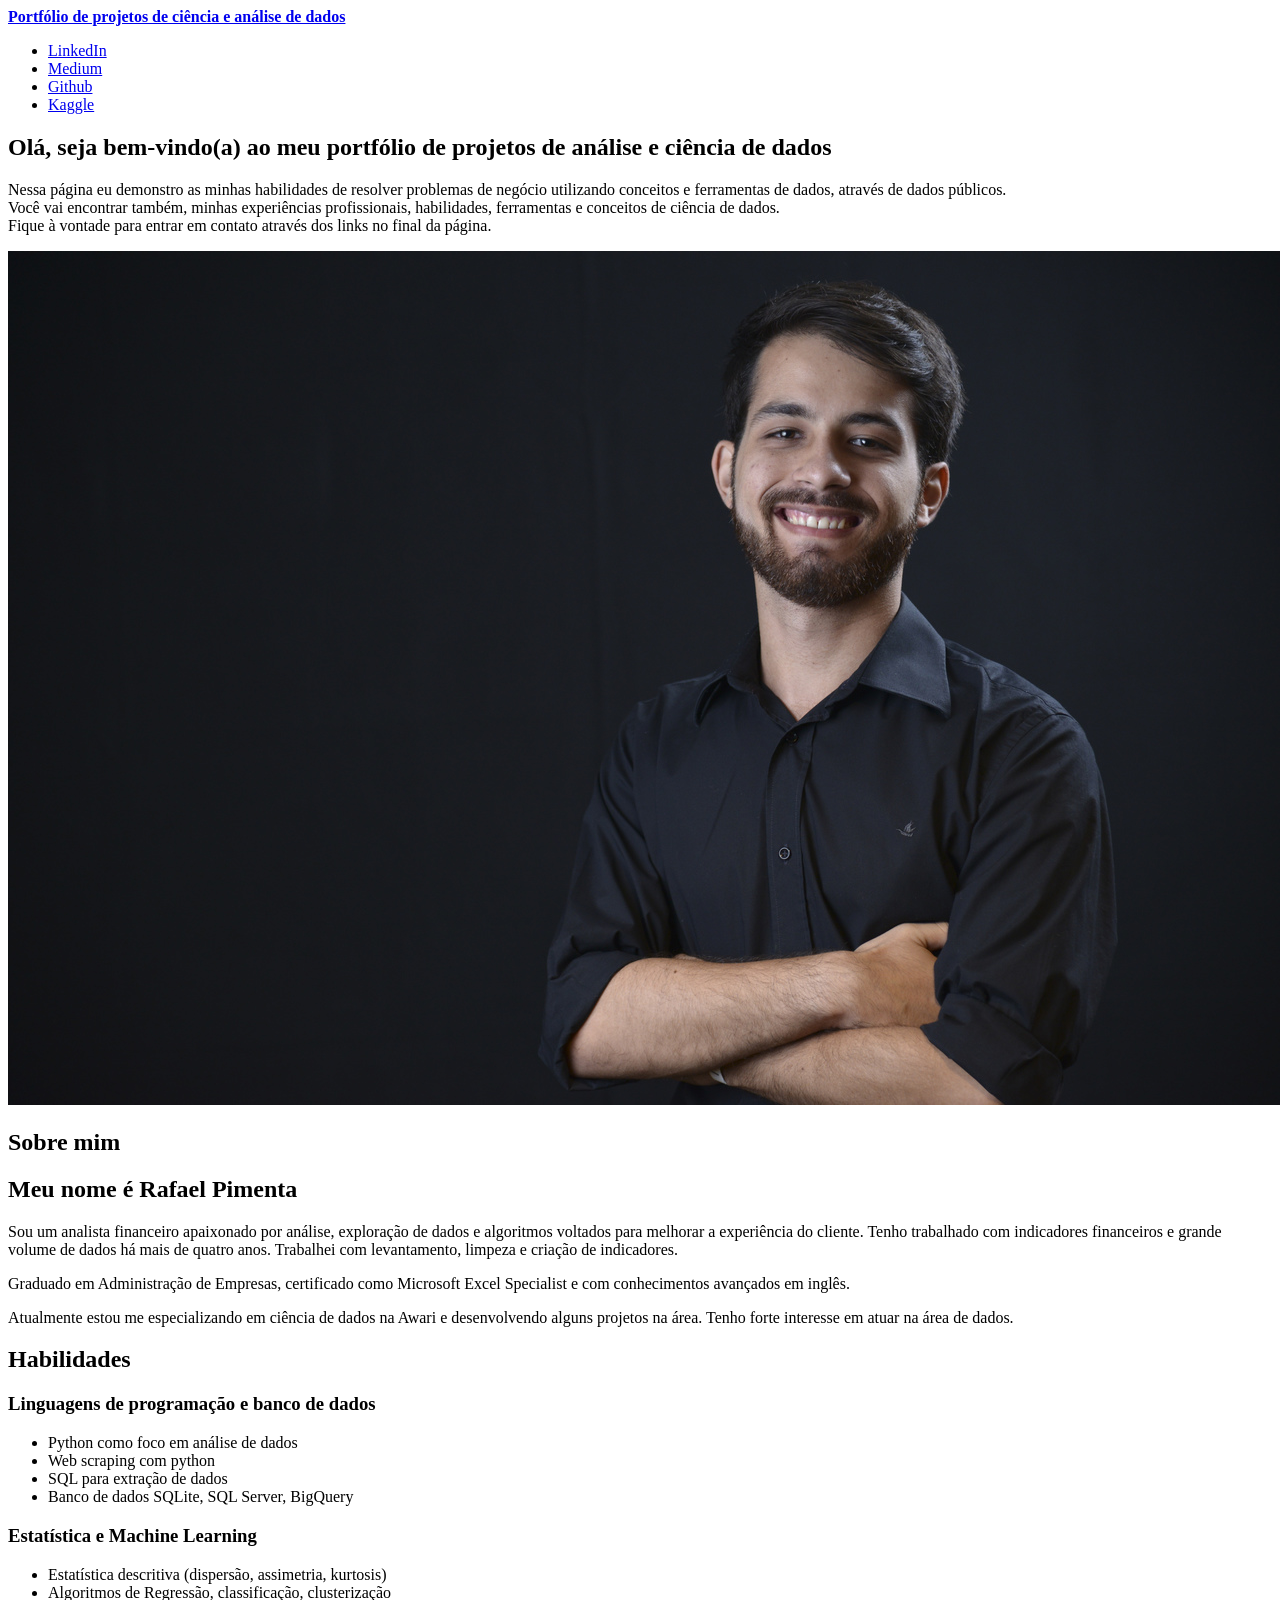
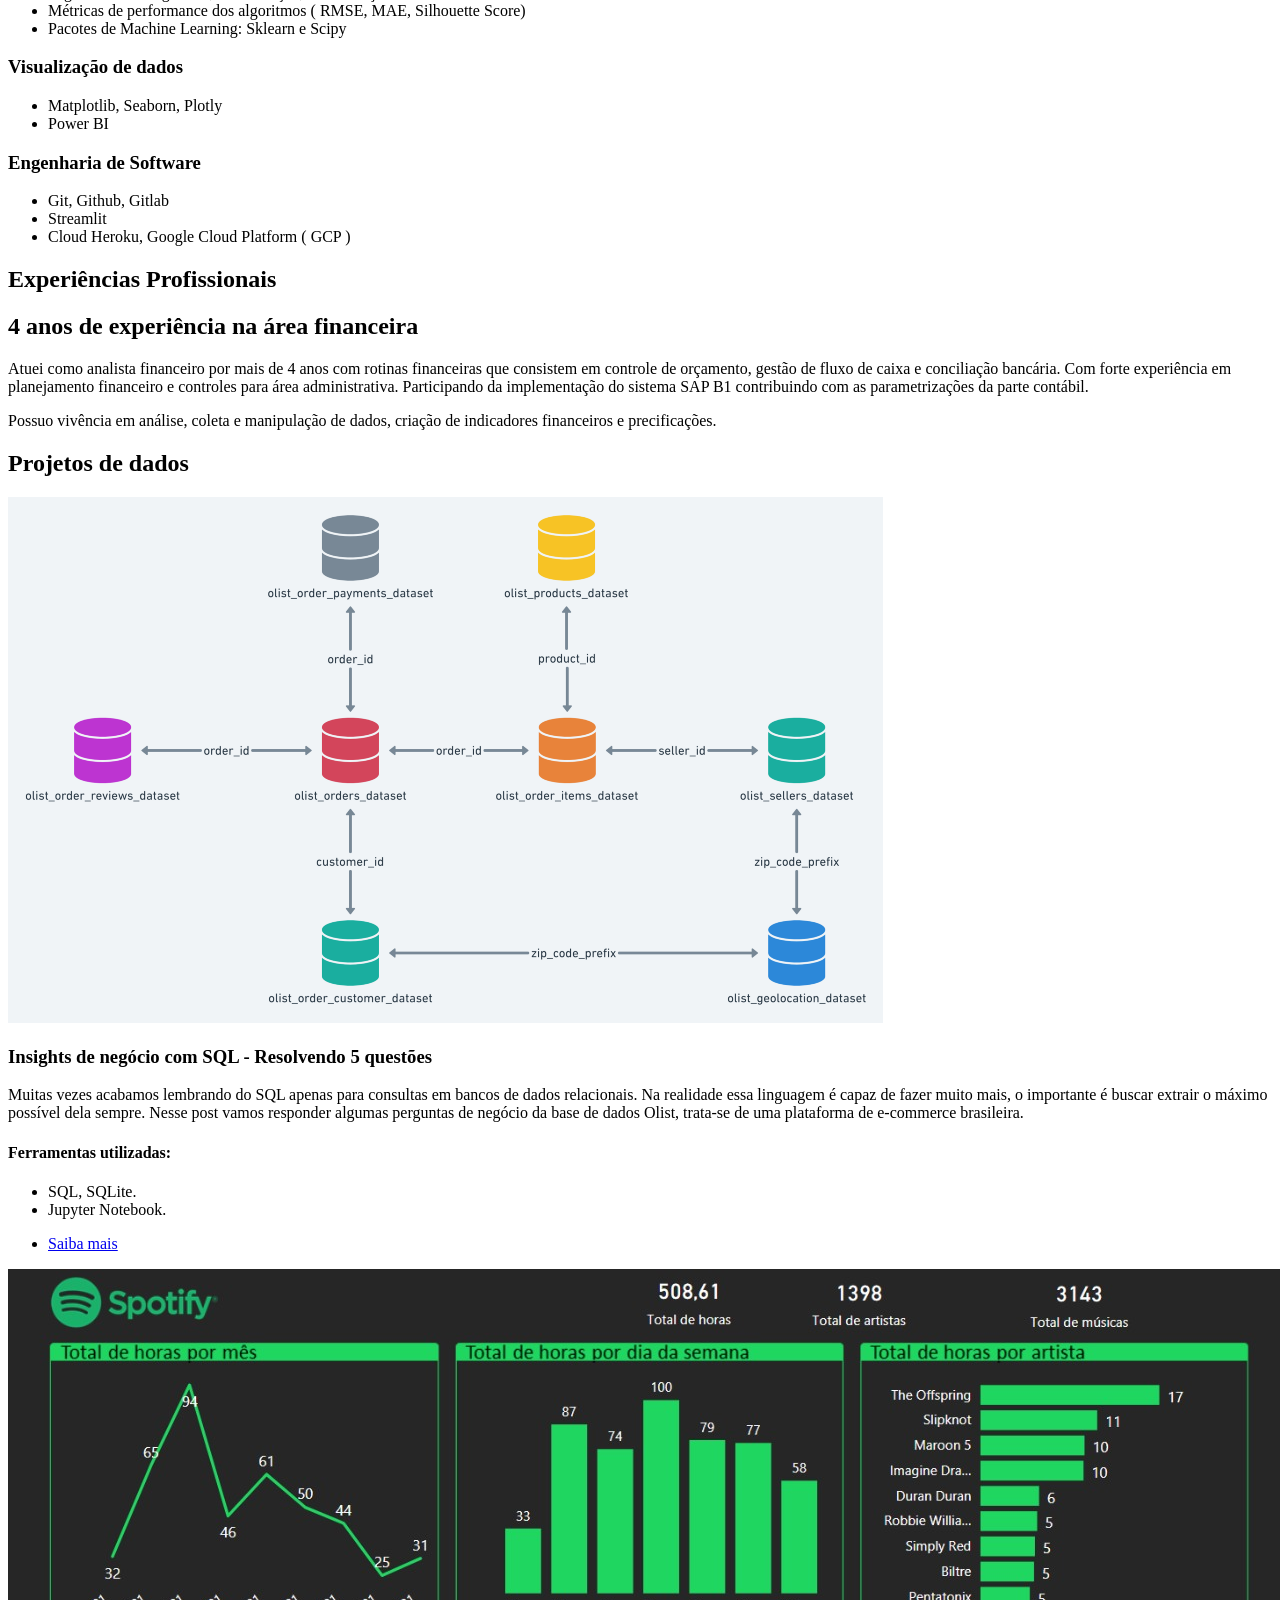
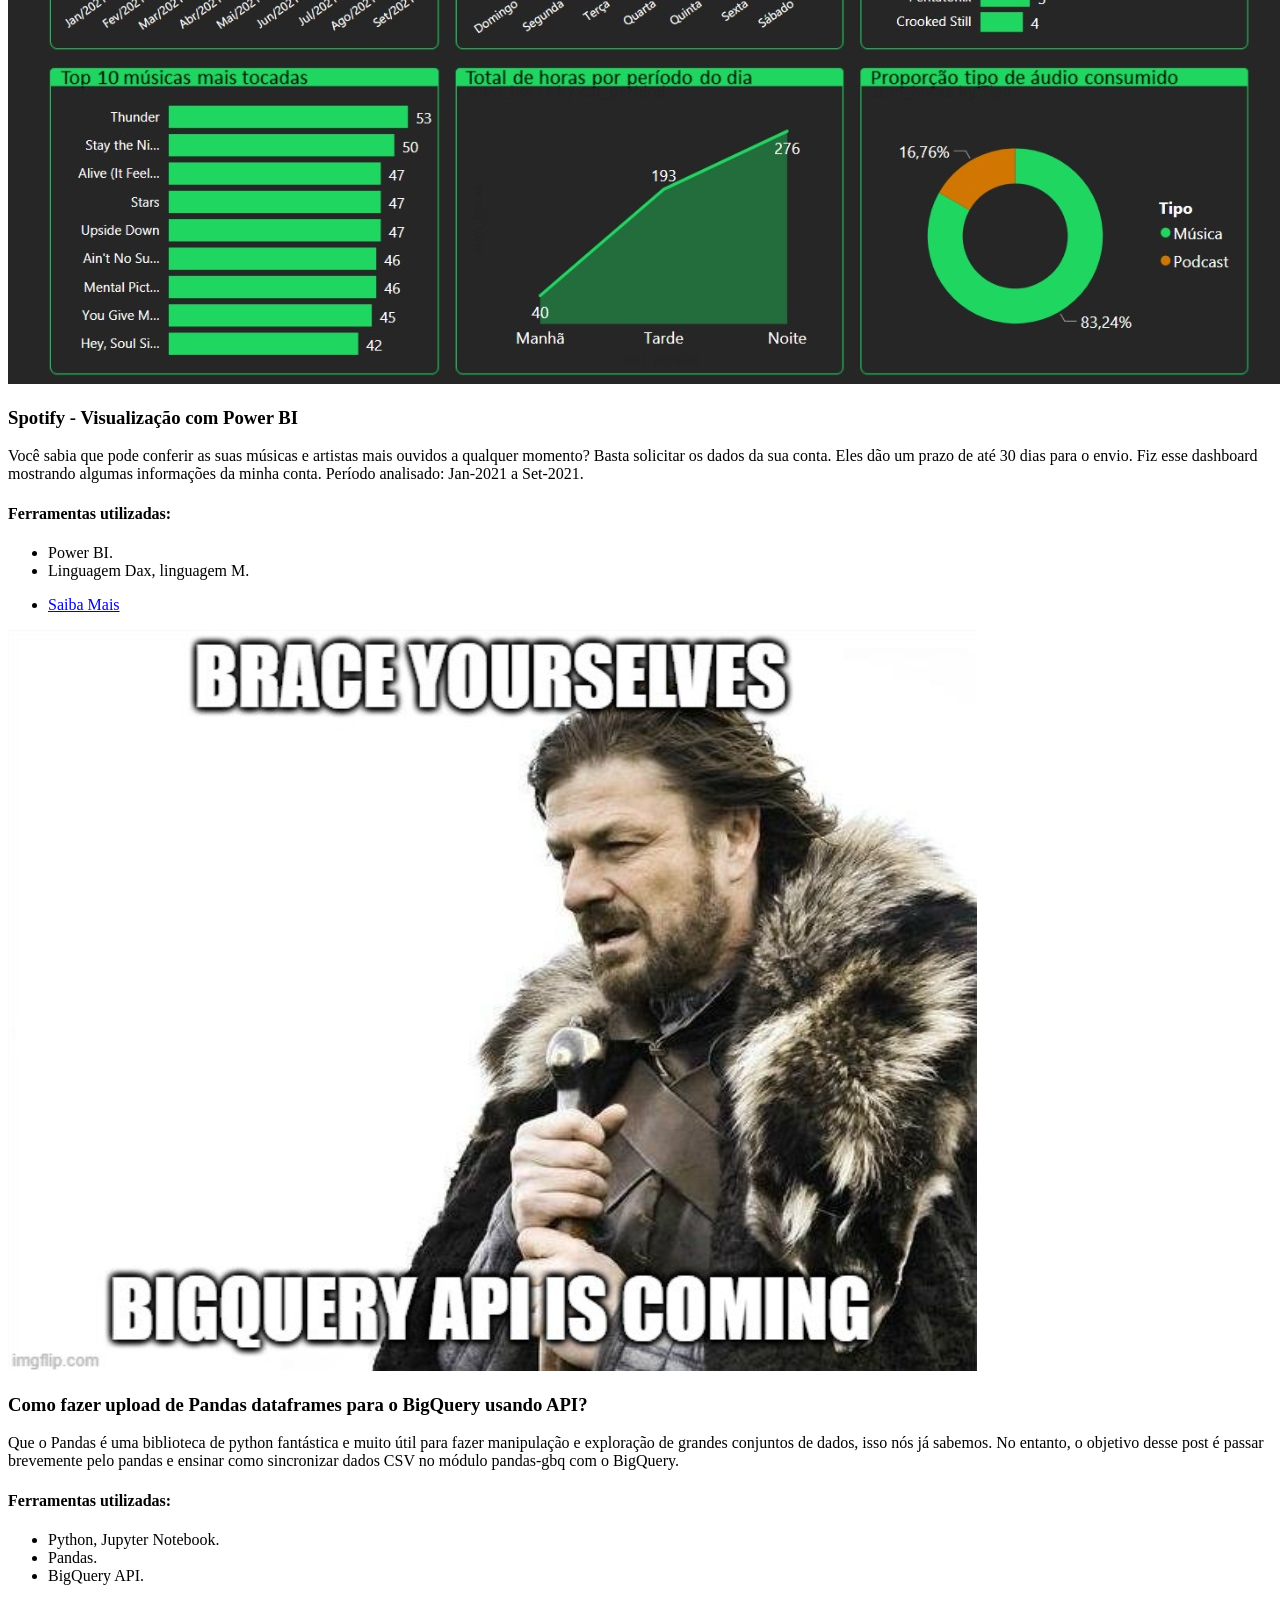
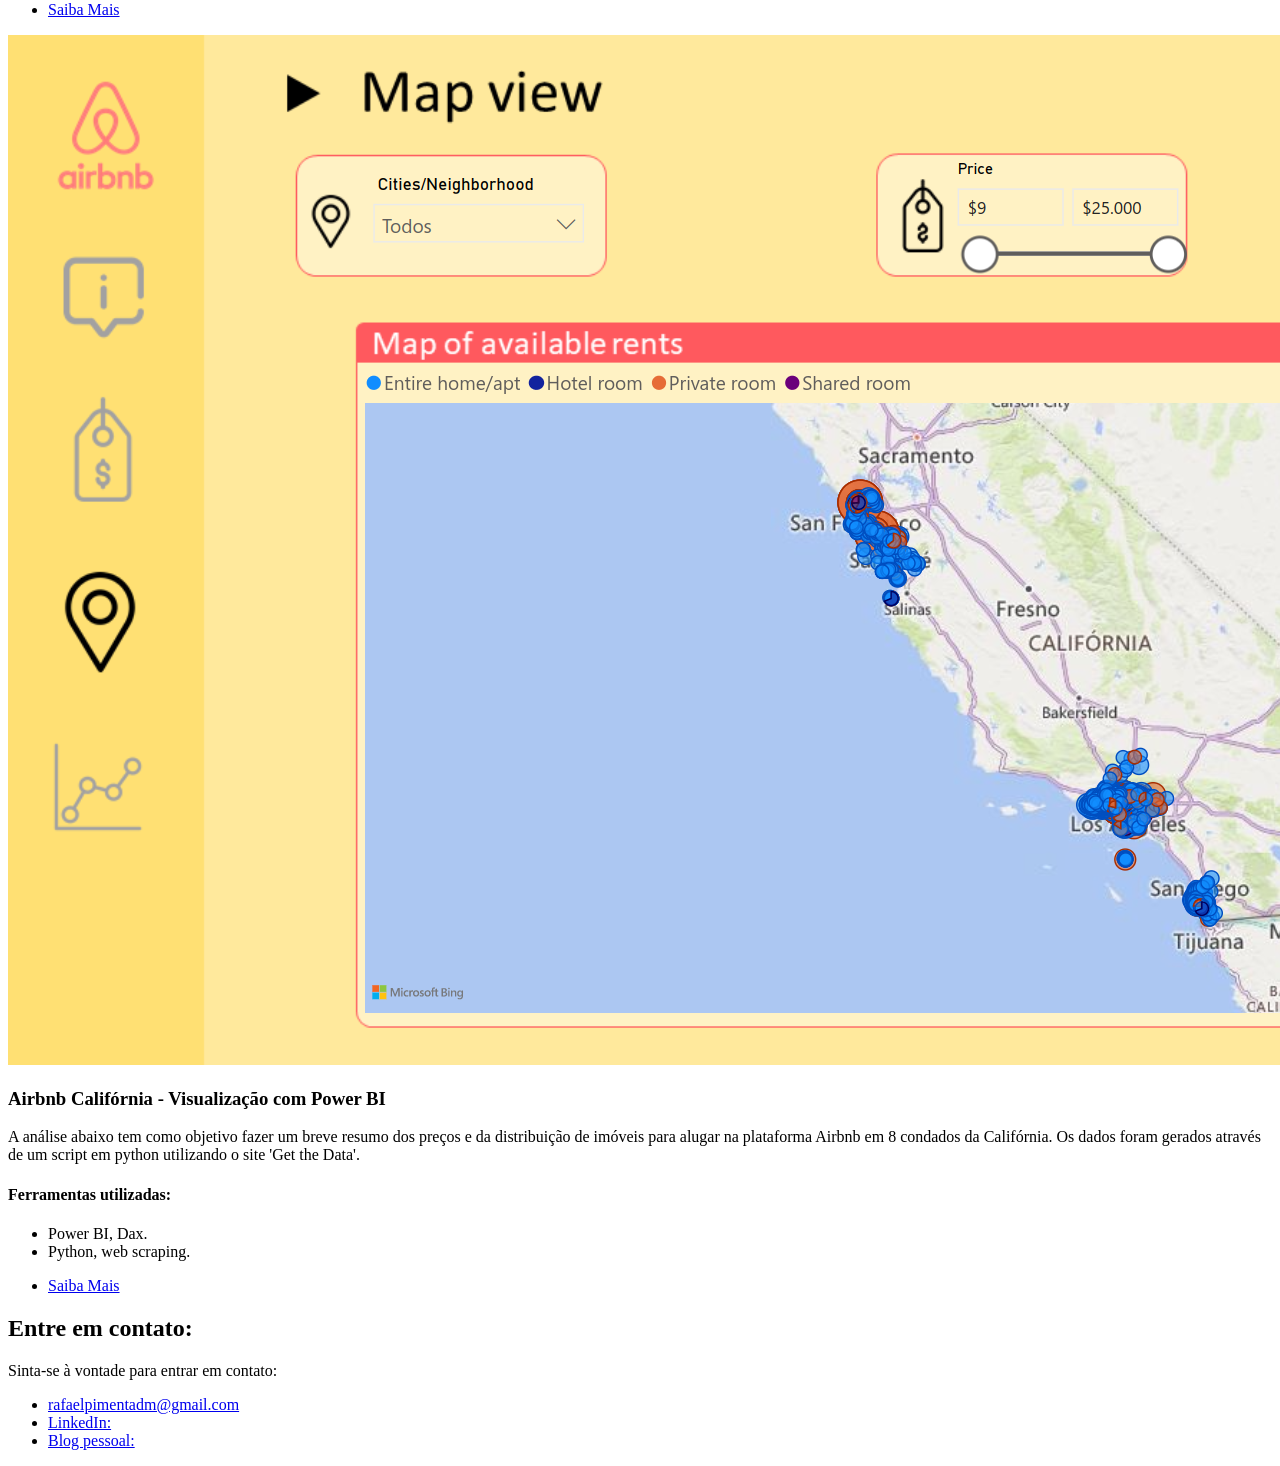
==== commit f23d18eb: "Update index.html" ====
--- a/index.html
+++ b/index.html
@@ -170,7 +170,7 @@
 										</article>
 										<article>
 											<a href="#" class="image"><img src="images/airbnb.png" alt="" /></a>
-											<h3> Airbnb Califónia - Visualização com Power BI</h3>
+											<h3> Airbnb Califórnia - Visualização com Power BI</h3>
 											<p> A análise abaixo tem como objetivo fazer um breve resumo dos preços e da distribuição de imóveis para alugar na plataforma Airbnb em 8 condados da Califórnia. Os dados foram gerados através de um script em python utilizando o site 'Get the Data'.</p>
 											<h4>Ferramentas utilizadas:</h4>
 											<ul>
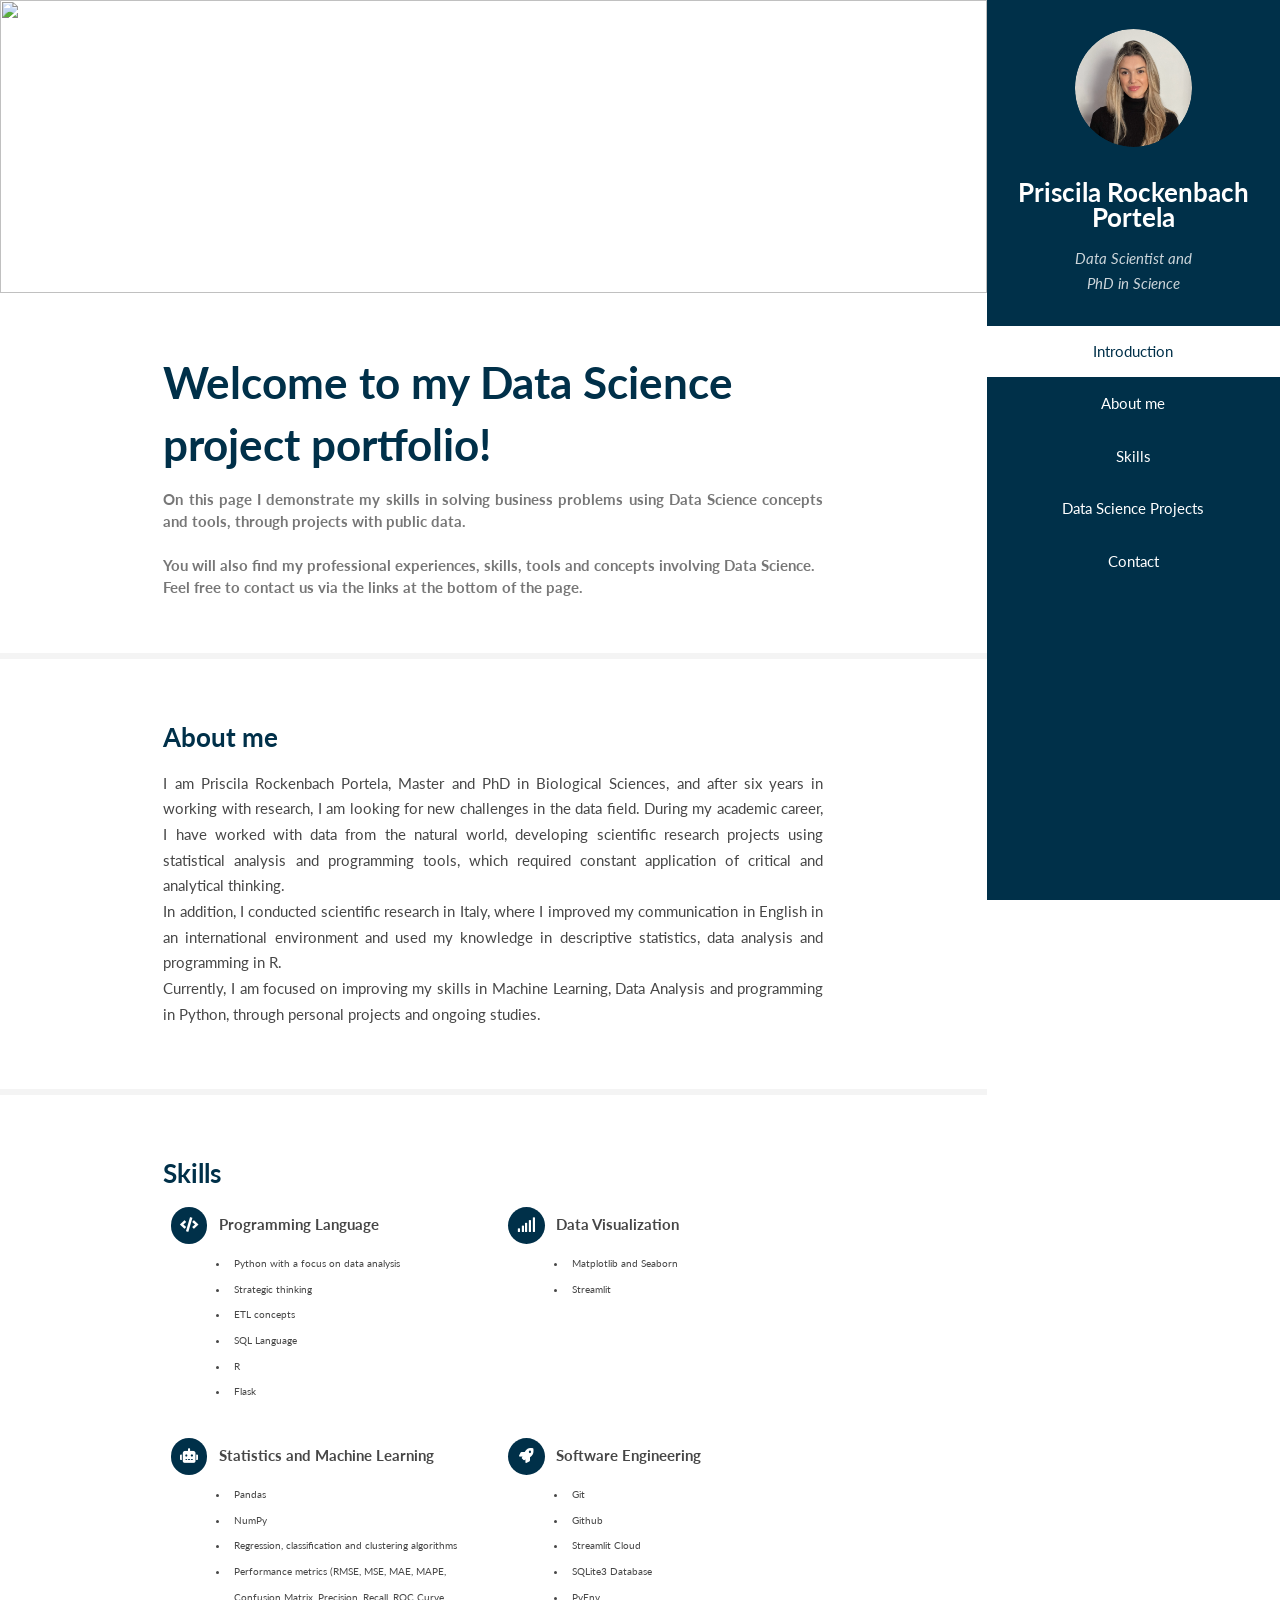
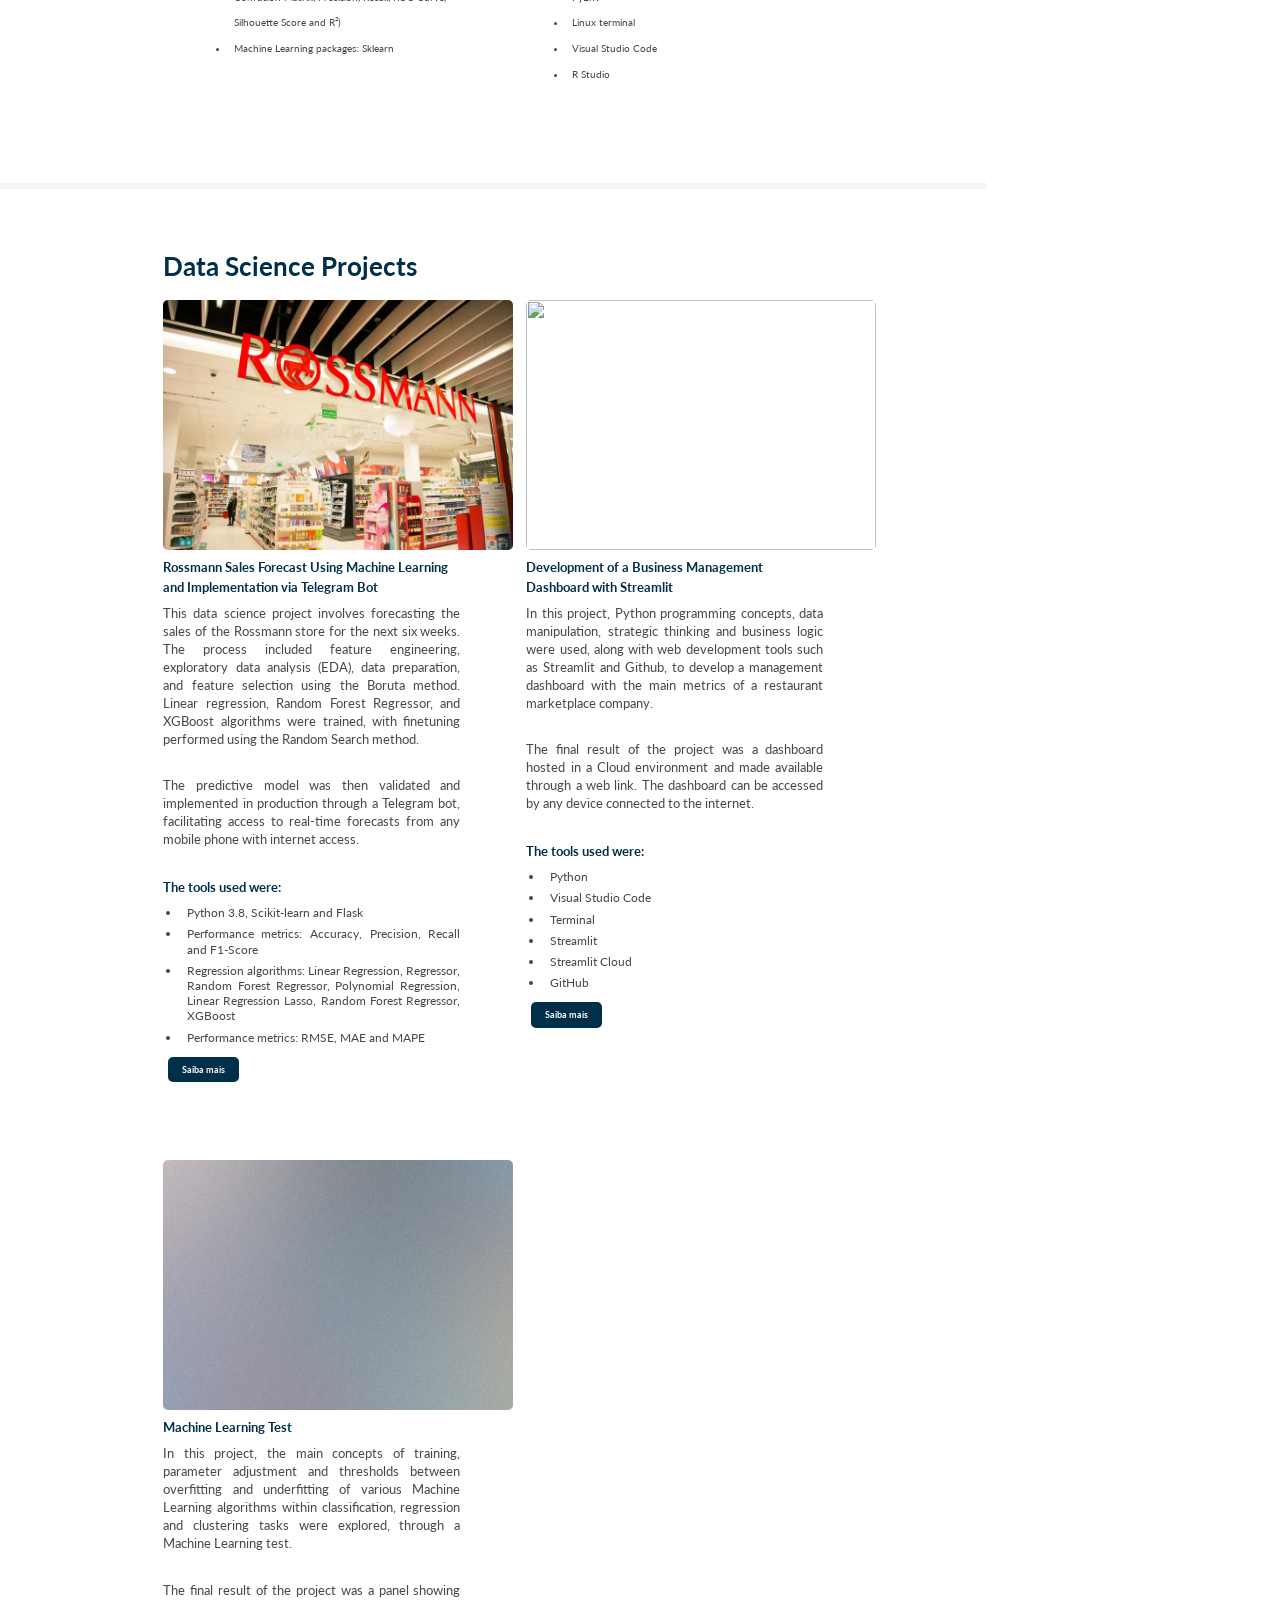
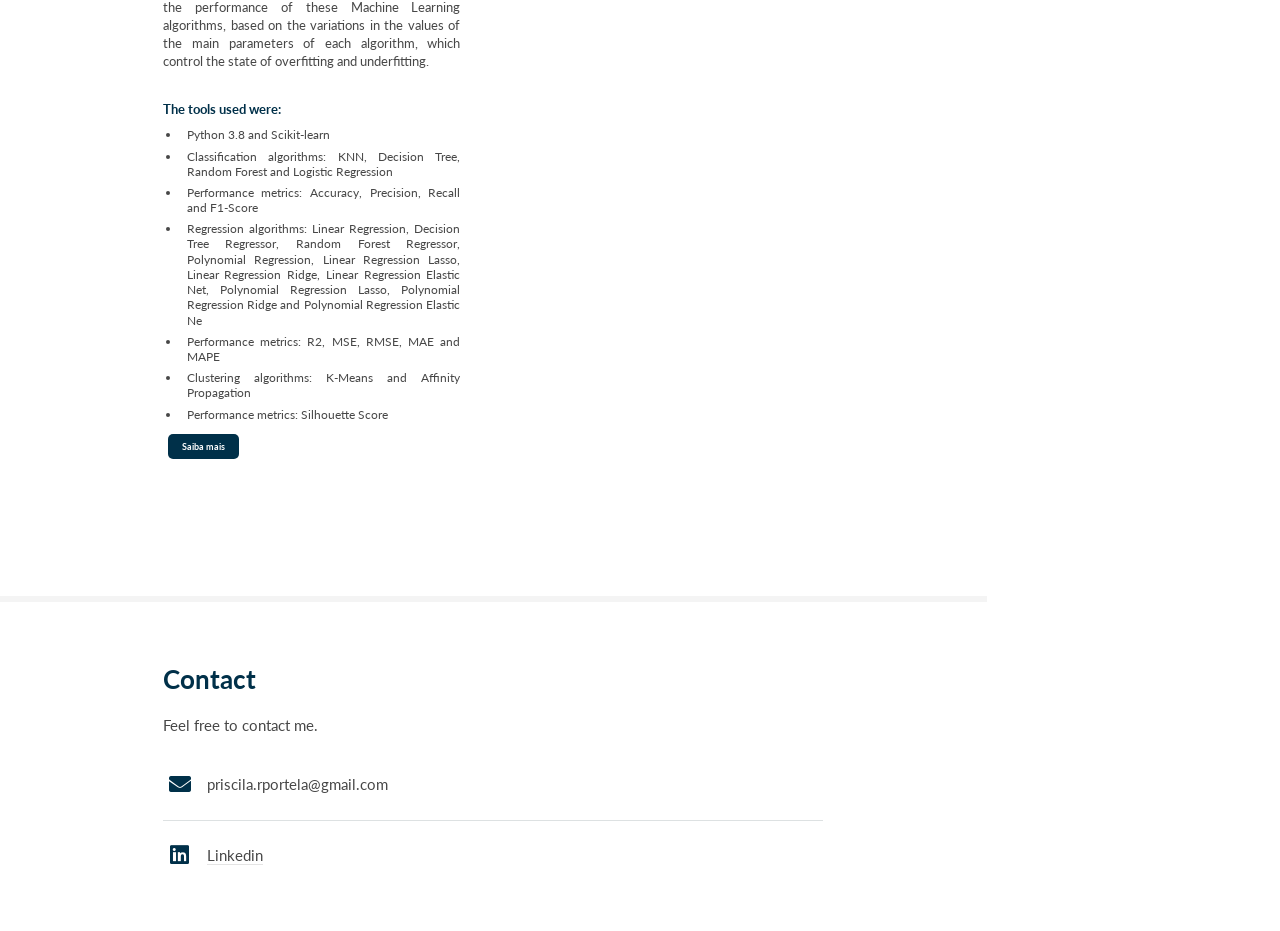
==== commit b58c288a: "Update and rename index-en.html to index.html" ====
--- a/index.html
+++ b/index.html
@@ -1,212 +1,228 @@
 <!DOCTYPE HTML>
 <!--
-	Editorial by HTML5 UP
+	Read Only by HTML5 UP
 	html5up.net | @ajlkn
 	Free for personal and commercial use under the CCA 3.0 license (html5up.net/license)
 -->
 <html>
 	<head>
-		<title>Portfólio de ciência e análise de dados</title>
+		<title>Priscila Portela - Data Science Portfolio</title>
 		<meta charset="utf-8" />
 		<meta name="viewport" content="width=device-width, initial-scale=1, user-scalable=no" />
 		<link rel="stylesheet" href="assets/css/main.css" />
 	</head>
 	<body class="is-preload">
 
+		<!-- Header -->
+			<section id="header">
+				<header>
+					<span class="image avatar"><img src="images/avatar.png" alt="" /></span>
+					<h1 id="logo"><a href="#">Priscila Rockenbach Portela</a></h1>
+					<p>Data Scientist and <br />
+					PhD in Science</p>
+				</header>
+				<nav id="nav">
+					<ul>
+						<li><a href="#one" class="active">Introduction</a></li>
+						<li><a href="#two">About me</a></li>
+						<li><a href="#three">Skills</a></li>
+						<li><a href="#five">Data Science Projects</a></li>
+						<li><a href="#six">Contact</a></li>
+					</ul>
+				</nav>
+			</section>
+
 		<!-- Wrapper -->
 			<div id="wrapper">
 
 				<!-- Main -->
 					<div id="main">
-						<div class="inner">
-
-							<!-- Header -->
-								<header id="header">
-									<a href="index.html" class="logo"><strong>Portfólio de projetos de ciência e análise de dados</strong></a>
-									<ul class="icons">
-										<li><a href="https://www.linkedin.com/in/rafaelpimentads/" class="icon brands fa-linkedin"><span class="label">LinkedIn</span></a></li>
-										<li><a href="https://rafaelpimentads.medium.com/" class="icon brands fa-medium-m"><span class="label">Medium</span></a></li>
-										<li><a href="https://github.com/rpimenta1" class="icon brands fa-github"><span class="label">Github</span></a></li>
-										<li><a href="https://www.kaggle.com/rafaelpimenta" class="icon brands fa-kaggle"><span class="label">Kaggle</span></a></li>
+
+						<!-- One -->
+							<section id="one">
+								<div class="image main" data-position="center">
+									<img src="images/banner.jpg" alt="" />
+								</div>
+								<div class="container">
+									<header class="major">
+										<h2>Welcome to my Data Science project portfolio!</h2>
+
+										<p style="text-align: justify;">On this page I demonstrate my skills in solving
+											business problems using Data Science concepts and tools,
+											through projects with public data.<br>
+											<br>You will also find my professional experiences, skills, tools and concepts involving Data Science.<br>
+											Feel free to contact us via the links at the bottom of the page.</p>
+									</header>
+								</div>
+							</section>
+
+						<!-- Two -->
+						<section id="two">
+							<div class="container">
+								<h3>About me</h3>
+								<p style="text-align: justify;">I am Priscila Rockenbach Portela, Master and PhD in Biological Sciences, and after six years in working with research, I am looking for new challenges in the data field. During my academic career, I have worked with data from the natural world, developing scientific research projects using statistical analysis and programming tools, which required constant application of critical and analytical thinking.<br>
+									In addition, I conducted scientific research in Italy, where I improved my communication in English in an international environment and used my knowledge in descriptive statistics, data analysis and programming in R.<br>
+									Currently, I am focused on improving my skills in Machine Learning, Data Analysis and programming in Python, through personal projects and ongoing studies.
+								</p>
+							</div>
+						</section>
+
+						<!-- Three -->
+						<section id="three">
+							<div class="container">
+								<h3>Skills</h3>
+								<div class="col-6 col-12-xsmall">
+									<ul class="feature-icons">
+										<li>
+											<span class="icon solid fa-code"></span> Programming Language
+											<ul>
+												<li>Python with a focus on data analysis</li>
+												<li>Strategic thinking</li>
+												<li>ETL concepts</li>
+												<li>SQL Language</li>
+												<li>R</li>
+												<li>Flask</li>
+											</ul>
+										</li>
+										<li>
+											<span class="icon solid fa-signal"></span> Data Visualization
+											<ul>
+												<li>Matplotlib and Seaborn</li>
+												<li>Streamlit</li>
+											</ul>
+										</li>
+										<li>
+											<span class="icon solid fa-robot"></span> Statistics and Machine Learning
+											<ul>
+												<li>Pandas</li>
+												<li>NumPy</li>
+												<li>Regression, classification and clustering algorithms</li>
+												<li>Performance metrics (RMSE, MSE, MAE, MAPE, Confusion Matrix, Precision, Recall, ROC Curve, Silhouette Score and R²)</li>
+												<li>Machine Learning packages: Sklearn</li>
+											</ul>
+										</li>
+										<li>
+											<span class="icon solid fa-rocket"></span> Software Engineering
+											<ul>
+												<li>Git</li>
+												<li>Github</li>
+												<li>Streamlit Cloud</li>
+												<li>SQLite3 Database</li>
+												<li>PyEnv</li>
+												<li>Linux terminal</li>
+												<li>Visual Studio Code</li>
+												<li>R Studio</li>
+											</ul>
+										</li>
 									</ul>
-								</header>
-
-							<!-- Banner -->
-								<section id="banner">
-									<div class="content">
-										<header>
-											<h1>Olá, seja bem-vindo(a) ao meu portfólio de projetos de análise e ciência de dados<br /> </h1>
-								    </header>
-										<p>Nessa página eu demonstro as minhas habilidades de resolver problemas de negócio utilizando conceitos e ferramentas de dados, através de dados públicos. <br />
-										Você vai encontrar também, minhas experiências profissionais, habilidades, ferramentas e conceitos de ciência de dados.<br/>
-										Fique à vontade para entrar em contato através dos links no final da página.</p>
-										</div>
-									<span class="image object">
-										<img src="images/Foto Rafael.jpg" alt="" />
-									</span>
-								</section>
-
-								<!-- Sobre mim -->
-									<section>
-										<header class="major">
-											<h1>Sobre mim</h1>
-										</header>
-											<h2 id="content">Meu nome é Rafael Pimenta</h2>
-											<p>Sou um analista financeiro apaixonado por análise, exploração de dados e algoritmos voltados para melhorar a experiência do cliente. Tenho trabalhado com indicadores financeiros e grande volume de dados há mais de quatro anos. Trabalhei com levantamento, limpeza e criação de indicadores. </p>
-											<p>Graduado em Administração de Empresas, certificado como Microsoft Excel Specialist e com conhecimentos avançados em inglês. </p>
-											<p>Atualmente estou me especializando em ciência de dados na Awari e desenvolvendo alguns projetos na área. Tenho forte interesse em atuar na área de dados.</p>
-										</section>
-							<!-- Section -->
-								<section>
-									<header class="major">
-										<h1>Habilidades</h1>
-									</header>
-									<div class="features">
-										<article>
-											<span class="icon solid fa-code"></span>
-											<div class="content">
-												<h3>Linguagens de programação e banco de dados</h3>
-												<ul>
-													<li>Python como foco em análise de dados</li>
-													<li>Web scraping com python</li>
-													<li>SQL para extração de dados</li>
-													<li>Banco de dados SQLite, SQL Server, BigQuery</li>
-												</ul>
-											</div>
-										</article>
-										<article>
-											<span class="icon solid fa-calculator"></span>
-											<div class="content">
-												<h3>Estatística e Machine Learning</h3>
-												<ul>
-													<li>Estatística descritiva (dispersão, assimetria, kurtosis)</li>
-													<li>Algoritmos de Regressão, classificação, clusterização</li>
-													<li>Métricas de performance dos algoritmos ( RMSE, MAE, Silhouette Score)</li>
-													<li>Pacotes de Machine Learning: Sklearn e Scipy</li>
-												</ul>
-											</div>
-										</article>
-										<article>
-											<span class="icon solid fa-signal"></span>
-											<div class="content">
-												<h3>Visualização de dados</h3>
-												<ul>
-													<li>Matplotlib, Seaborn, Plotly</li>
-													<li>Power BI</li>
-												</ul>
-											</div>
-										</article>
-										<article>
-											<span class="icon solid fa-cloud"></span>
-											<div class="content">
-												<h3>Engenharia de Software</h3>
-												<ul>
-													<li>Git, Github, Gitlab</li>
-													<li>Streamlit</li>
-													<li>Cloud Heroku, Google Cloud Platform ( GCP )</li>
-												</ul>
-											</div>
-										</article>
-									</div>
-								</section>
-
-								<!-- Experiência -->
-									<section>
-										<header class="major">
-											<h1>Experiências Profissionais</h1>
-										</header>
-								<h2 id="content">4 anos de experiência na área financeira</h2>
-											<p>Atuei como analista financeiro por mais de 4 anos com rotinas financeiras que consistem em controle de orçamento, gestão de fluxo de caixa e conciliação bancária. Com forte experiência em planejamento financeiro e controles para área administrativa. Participando da implementação do sistema SAP B1 contribuindo com as parametrizações da parte contábil.</p>
-											<p>Possuo vivência em análise, coleta e manipulação de dados, criação de indicadores financeiros e precificações.</p>
-									</section>
-
-							<!-- Projetos de dados -->
-								<section>
-									<header class="major">
-										<h1>Projetos de dados</h1>
-									</header>
-									<div class="posts">
-										<article>
-											<a href="#" class="image"><img src="images/Olist.png" alt="" /></a>
-											<h3>Insights de negócio com SQL - Resolvendo 5 questões</h3>
-											<p>Muitas vezes acabamos lembrando do SQL apenas para consultas em bancos de dados relacionais. Na realidade essa linguagem é capaz de fazer muito mais, o importante é buscar extrair o máximo possível dela sempre.
-Nesse post vamos responder algumas perguntas de negócio da base de dados Olist, trata-se de uma plataforma de e-commerce brasileira. </p>
-											<h4>Ferramentas utilizadas:</h4>
-											<ul>
-												<li>SQL, SQLite.</li>
-												<li>Jupyter Notebook.</li>
-												</ul>
-											<ul class="actions">
-												<li><a href="https://rafaelpimentads.medium.com/insights-de-neg%C3%B3cio-com-sql-resolvendo-5-quest%C3%B5es-5f01cf8b4c0e" class="button">Saiba mais</a></li>
-											</ul>
-										</article>
-										<article>
-											<a href="#" class="image"><img src="images/spotify.jpg" alt="" /></a>
-											<h3>Spotify - Visualização com Power BI</h3>
-											<p>Você sabia que pode conferir as suas músicas e artistas mais ouvidos a qualquer momento? Basta solicitar os dados da sua conta. Eles dão um prazo de até 30 dias para o envio.
-Fiz esse dashboard mostrando algumas informações da minha conta. Período analisado: Jan-2021 a Set-2021.</p>
-											<h4>Ferramentas utilizadas:</h4>
-											<ul>
-												<li>Power BI.</li>
-												<li>Linguagem Dax, linguagem M.</li>
-											</ul>
-											<ul class="actions">
-												<li><a href="https://app.powerbi.com/view?r=eyJrIjoiYzAwM2JlOTgtNjJhZC00NDBiLTlkYjUtN2YwNzk2MzMyMDRmIiwidCI6IjUwODBiYWI4LWFlODYtNDAyMi1hZWIxLWI5NzkwNmQxZTQ4MSJ9" class="button">Saiba Mais</a></li>
-											</ul>
-										</article>
-										<article>
-											<a href="#" class="image"><img src="images/bigquery_api.png" alt="" /></a>
-											<h3>Como fazer upload de Pandas dataframes para o BigQuery usando API?</h3>
-											<p>Que o Pandas é uma biblioteca de python fantástica e muito útil para fazer manipulação e exploração de grandes conjuntos de dados, isso nós já sabemos. No entanto, o objetivo desse post é passar brevemente pelo pandas e ensinar como sincronizar dados CSV no módulo pandas-gbq com o BigQuery.</p>
-											<h4>Ferramentas utilizadas:</h4>
-											<ul>
-												<li>Python, Jupyter Notebook.</li>
-												<li>Pandas.</li>
-												<li>BigQuery API.</li>
-												</ul>
-											<ul class="actions">
-												<li><a href="https://rafaelpimentads.medium.com/como-fazer-upload-de-pandas-dataframes-para-o-bigquery-usando-api-3e75157d966e" class="button">Saiba Mais</a></li>
-											</ul>
-										</article>
-										<article>
-											<a href="#" class="image"><img src="images/airbnb.png" alt="" /></a>
-											<h3> Airbnb Califórnia - Visualização com Power BI</h3>
-											<p> A análise abaixo tem como objetivo fazer um breve resumo dos preços e da distribuição de imóveis para alugar na plataforma Airbnb em 8 condados da Califórnia. Os dados foram gerados através de um script em python utilizando o site 'Get the Data'.</p>
-											<h4>Ferramentas utilizadas:</h4>
-											<ul>
-												<li>Power BI, Dax.</li>
-												<li>Python, web scraping.</li>
-											</ul>
-											<ul class="actions">
-												<li><a href="https://app.powerbi.com/view?r=eyJrIjoiNTRkN2NkMmEtMzM3Zi00YTkyLTlhZGEtZjQxMDUwOWY5YWFmIiwidCI6IjUwODBiYWI4LWFlODYtNDAyMi1hZWIxLWI5NzkwNmQxZTQ4MSJ9&embedImagePlaceholder=true
-" class="button">Saiba Mais</a></li>
-											</ul>
-										</article>
-										</div>
-								</section>
-
-								<section>
-									<header class="major">
-										<h1>Entre em contato:</h1>
-									</header>
-									<p>Sinta-se à vontade para entrar em contato:</p>
-									<ul class="contact">
-										<li class="icon solid fa-envelope"><a href="#">rafaelpimentadm@gmail.com</a></li>
-										<li class="icon brands fa-linkedin"><a href="https://www.linkedin.com/in/rafaelpimentads/">LinkedIn:</a></li>
-										<li class="icon brands fa-medium"><a href="https://rafaelpimentads.medium.com/"> Blog pessoal:</a></li>
-									</ul>
-								</section>
-
-						</div>
-					</div>
-
-				<!-- Sidebar -->
-
-
-			</div>
-
+									
+								</div>									
+							</div>
+						</section>
+
+						<!-- Five -->
+						<section id="five">
+							<div class="container">
+								<h3>Data Science Projects</h3>
+								
+								<div class="posts">
+
+																		<article>
+										<a href="#" class="image"><img src="images/loja-rossmann.png" alt="" width="350" height="250" /></a>
+										<h5>Rossmann Sales Forecast Using Machine Learning and Implementation via Telegram Bot</h5>
+										<p>This data science project involves forecasting the sales of the Rossmann store for the next six weeks.
+										The process included feature engineering, exploratory data analysis (EDA), data preparation, and feature selection using the Boruta method. Linear regression, Random Forest Regressor, and XGBoost algorithms were trained, with finetuning performed using the Random Search method.
+										</p>
+
+										<p>The predictive model was then validated and implemented in production through a Telegram bot, facilitating access to real-time forecasts from any mobile phone with internet access.
+										</p>
+										<h5>The tools used were:</h5>
+														<ul>
+															<li>Python 3.8, Scikit-learn and Flask</li>
+															<li>Performance metrics: Accuracy, Precision, Recall and F1-Score</li>
+															<li>Regression algorithms: Linear Regression, Regressor, Random Forest Regressor, Polynomial Regression, Linear
+															Regression Lasso, Random Forest Regressor, XGBoost</li>
+															<li>Performance metrics: RMSE, MAE and MAPE</li>
+														</ul>
+										<ul class="actions small">
+											<a href="https://github.com/Priscila-Portela/telegram-rossmann" class="button primary small">Saiba mais</a>
+										</ul>
+									</article>
+
+
+									<article>
+										<a href="https://github.com/Priscila-Portela/No-Hunger-Project" class="image"><img src="images/pic01.jpg" alt="" width="350" height="250"/></a>
+										<h5>Development of a Business Management Dashboard with Streamlit</h5>
+										<p>In this project, Python programming concepts, data manipulation, strategic thinking and business logic were used, along with web development tools such as Streamlit and Github, to develop a management dashboard with the main metrics of a restaurant marketplace company.</p>
+										<p>The final result of the project was a dashboard hosted in a Cloud environment and made available through a web link. The dashboard can be accessed by any device connected to the internet.</p>
+										<h5>The tools used were:</h5>
+														<ul>
+															<li>Python</li>
+															<li>Visual Studio Code</li>
+															<li>Terminal</li>
+															<li>Streamlit</li>
+															<li>Streamlit Cloud</li>
+															<li>GitHub</li>
+														</ul>
+										
+										<ul class="actions small">
+											<a href="https://github.com/Priscila-Portela/No-Hunger-Project" class="button primary small">Saiba mais</a>
+										</ul>
+									</article>
+						
+						
+									<article>
+										<a href="#" class="image"><img src="images/pic02.jpg" alt="" width="350" height="250" /></a>
+										<h5>Machine Learning Test</h5>
+										<p>In this project, the main concepts of training,
+										parameter adjustment and thresholds between overfitting and underfitting of various
+										Machine Learning algorithms within classification,
+										regression and clustering tasks were explored, through a Machine Learning test. </p>
+										<p>The final result of the project was a panel showing the performance
+										of these Machine Learning algorithms, based on the variations in the values
+										of the main parameters of each algorithm, which control the state of
+										overfitting and underfitting.</p>
+
+										<h5>The tools used were:</h5>
+										<ul>
+											<li>Python 3.8 and Scikit-learn</li>
+											<li>Classification algorithms: KNN, Decision Tree, Random Forest and Logistic Regression</li>
+											<li>Performance metrics: Accuracy, Precision, Recall and F1-Score</li>
+											<li>Regression algorithms: Linear Regression, Decision Tree
+											Regressor, Random Forest Regressor, Polynomial Regression, Linear
+											Regression Lasso, Linear Regression Ridge, Linear Regression
+											Elastic Net, Polynomial Regression Lasso, Polynomial Regression
+											Ridge and Polynomial Regression Elastic Ne</li>
+											<li>Performance metrics: R2, MSE, RMSE, MAE and MAPE</li>
+											<li>Clustering algorithms: K-Means and Affinity Propagation</li>
+											<li>Performance metrics: Silhouette Score</li>
+														</ul>
+										<ul class="actions small">
+											<a href="https://github.com/Priscila-Portela/ensaio-machine-learning" class="button primary small">Saiba mais</a>
+										</ul>
+									</article>
+
+
+								</div>
+						</section>
+
+						<!-- Six -->
+							<section id="six">
+								<div class="container">
+									<h3>Contact</h3>
+									<p>Feel free to contact me.</p>
+									<form method="post" action="#">
+										<ul class="contact">
+											<li class="icon solid fa-envelope">priscila.rportela@gmail.com</li>
+											<li class="icon brands fa-linkedin"><a href="https://www.linkedin.com/in/priscila-rockenbach-portela-a0a229a0/">Linkedin</a></li>
+										</ul>
+									</form>
+								</div>
+							</section>
 		<!-- Scripts -->
 			<script src="assets/js/jquery.min.js"></script>
+			<script src="assets/js/jquery.scrollex.min.js"></script>
+			<script src="assets/js/jquery.scrolly.min.js"></script>
 			<script src="assets/js/browser.min.js"></script>
 			<script src="assets/js/breakpoints.min.js"></script>
 			<script src="assets/js/util.js"></script>
--- a/assets/css/main.css
+++ b/assets/css/main.css
@@ -1,10 +1,12 @@
-@import url(fontawesome-all.min.css);
-@import url("https://fonts.googleapis.com/css?family=Open+Sans:400,600,400italic,600italic|Roboto+Slab:400,700");
-/*
-	Editorial by HTML5 UP
-	html5up.net | @ajlkn
-	Free for personal and commercial use under the CCA 3.0 license (html5up.net/license)
+@import url("fontawesome-all.min.css");
+@import url("https://fonts.googleapis.com/css?family=Lato:400,400italic,700,700italic|Source+Code+Pro:400");
+
+/*
+	Read Only by HTML5 UP
+	html5up.net | @ajlkn
+	Free for personal and commercial use under the CCA 3.0 license (html5up.net/license)
 */
+
 html, body, div, span, applet, object,
 iframe, h1, h2, h3, h4, h5, h6, p, blockquote,
 pre, a, abbr, acronym, address, big, cite,
@@ -16,2258 +18,3408 @@
 canvas, details, embed, figure, figcaption,
 footer, header, hgroup, menu, nav, output, ruby,
 section, summary, time, mark, audio, video {
-  margin: 0;
-  padding: 0;
-  border: 0;
-  font-size: 100%;
-  font: inherit;
-  vertical-align: baseline; }
+	margin: 0;
+	padding: 0;
+	border: 0;
+	font-size: 100%;
+	font: inherit;
+	vertical-align: baseline;}
 
 article, aside, details, figcaption, figure,
 footer, header, hgroup, menu, nav, section {
-  display: block; }
+	display: block;}
 
 body {
-  line-height: 1; }
+	line-height: 1;
+}
 
 ol, ul {
-  list-style: none; }
+	list-style: none;
+}
 
 blockquote, q {
-  quotes: none; }
-  blockquote:before, blockquote:after, q:before, q:after {
-    content: '';
-    content: none; }
+	quotes: none;
+}
+
+	blockquote:before, blockquote:after, q:before, q:after {
+		content: '';
+		content: none;
+	}
 
 table {
-  border-collapse: collapse;
-  border-spacing: 0; }
+	border-collapse: collapse;
+	border-spacing: 0;
+}
 
 body {
-  -webkit-text-size-adjust: none; }
+	-webkit-text-size-adjust: none;
+}
 
 mark {
-  background-color: transparent;
-  color: inherit; }
+	background-color: transparent;
+	color: inherit;
+}
 
 input::-moz-focus-inner {
-  border: 0;
-  padding: 0; }
+	border: 0;
+	padding: 0;
+}
 
 input, select, textarea {
-  -moz-appearance: none;
-  -webkit-appearance: none;
-  -ms-appearance: none;
-  appearance: none; }
+	-moz-appearance: none;
+	-webkit-appearance: none;
+	-ms-appearance: none;
+	appearance: none;
+}
 
 /* Basic */
-@-ms-viewport {
-  width: device-width; }
-
-body {
-  -ms-overflow-style: scrollbar; }
-
-@media screen and (max-width: 480px) {
-  html, body {
-    min-width: 320px; } }
-
-html {
-  box-sizing: border-box; }
-
-*, *:before, *:after {
-  box-sizing: inherit; }
-
-body {
-  background: #ffffff; }
-  body.is-preload *, body.is-preload *:before, body.is-preload *:after, body.is-resizing *, body.is-resizing *:before, body.is-resizing *:after {
-    -moz-animation: none !important;
-    -webkit-animation: none !important;
-    -ms-animation: none !important;
-    animation: none !important;
-    -moz-transition: none !important;
-    -webkit-transition: none !important;
-    -ms-transition: none !important;
-    transition: none !important; }
-
-/* Type */
-body, input, select, textarea {
-  color: #7f888f;
-  font-family: "Open Sans", sans-serif;
-  font-size: 13pt;
-  font-weight: 400;
-  line-height: 1.65; }
-  @media screen and (max-width: 1680px) {
-    body, input, select, textarea {
-      font-size: 11pt; } }
-  @media screen and (max-width: 1280px) {
-    body, input, select, textarea {
-      font-size: 10pt; } }
-  @media screen and (max-width: 360px) {
-    body, input, select, textarea {
-      font-size: 9pt; } }
-
-a {
-  -moz-transition: color 0.2s ease-in-out, border-bottom-color 0.2s ease-in-out;
-  -webkit-transition: color 0.2s ease-in-out, border-bottom-color 0.2s ease-in-out;
-  -ms-transition: color 0.2s ease-in-out, border-bottom-color 0.2s ease-in-out;
-  transition: color 0.2s ease-in-out, border-bottom-color 0.2s ease-in-out;
-  border-bottom: dotted 1px;
-  color: #f56a6a;
-  text-decoration: none; }
-  a:hover {
-    border-bottom-color: #f56a6a;
-    color: #f56a6a !important; }
-    a:hover strong {
-      color: inherit; }
-
-strong, b {
-  color: #3d4449;
-  font-weight: 600; }
-
-em, i {
-  font-style: italic; }
-
-p {
-  margin: 0 0 2em 0; }
-
-h1, h2, h3, h4, h5, h6 {
-  color: #3d4449;
-  font-family: "Roboto Slab", serif;
-  font-weight: 700;
-  line-height: 1.5;
-  margin: 0 0 1em 0; }
-  h1 a, h2 a, h3 a, h4 a, h5 a, h6 a {
-    color: inherit;
-    text-decoration: none;
-    border-bottom: 0; }
-
-h1 {
-  font-size: 4em;
-  margin: 0 0 0.5em 0;
-  line-height: 1.3; }
-
-h2 {
-  font-size: 1.75em; }
-
-h3 {
-  font-size: 1.25em; }
-
-h4 {
-  font-size: 1.1em; }
-
-h5 {
-  font-size: 0.9em; }
-
-h6 {
-  font-size: 0.7em; }
-
-@media screen and (max-width: 1680px) {
-  h1 {
-    font-size: 3.5em; } }
-
-@media screen and (max-width: 980px) {
-  h1 {
-    font-size: 3.25em; } }
-
-@media screen and (max-width: 736px) {
-  h1 {
-    font-size: 2em;
-    line-height: 1.4; }
-  h2 {
-    font-size: 1.5em; } }
-
-sub {
-  font-size: 0.8em;
-  position: relative;
-  top: 0.5em; }
-
-sup {
-  font-size: 0.8em;
-  position: relative;
-  top: -0.5em; }
-
-blockquote {
-  border-left: solid 3px rgba(210, 215, 217, 0.75);
-  font-style: italic;
-  margin: 0 0 2em 0;
-  padding: 0.5em 0 0.5em 2em; }
-
-code {
-  background: rgba(230, 235, 237, 0.25);
-  border-radius: 0.375em;
-  border: solid 1px rgba(210, 215, 217, 0.75);
-  font-family: "Courier New", monospace;
-  font-size: 0.9em;
-  margin: 0 0.25em;
-  padding: 0.25em 0.65em; }
-
-pre {
-  -webkit-overflow-scrolling: touch;
-  font-family: "Courier New", monospace;
-  font-size: 0.9em;
-  margin: 0 0 2em 0; }
-  pre code {
-    display: block;
-    line-height: 1.75;
-    padding: 1em 1.5em;
-    overflow-x: auto; }
-
-hr {
-  border: 0;
-  border-bottom: solid 1px rgba(210, 215, 217, 0.75);
-  margin: 2em 0; }
-  hr.major {
-    margin: 3em 0; }
-
-.align-left {
-  text-align: left; }
-
-.align-center {
-  text-align: center; }
-
-.align-right {
-  text-align: right; }
+
+	html {
+		box-sizing: border-box;
+	}
+
+	*, *:before, *:after {
+		box-sizing: inherit;
+	}
+
+	body {
+		background: #fff;
+	}
+
+		body.is-preload *, body.is-preload *:before, body.is-preload *:after {
+			-moz-animation: none !important;
+			-webkit-animation: none !important;
+			-ms-animation: none !important;
+			animation: none !important;
+			-moz-transition: none !important;
+			-webkit-transition: none !important;
+			-ms-transition: none !important;
+			transition: none !important;
+		}
+
+	body, input, select, textarea {
+		color: #474747;
+		font-family: "Lato", sans-serif;
+		font-size: 16pt;
+		font-weight: 400;
+		line-height: 1.75em;
+	}
+
+	a {
+		-moz-transition: color 0.2s ease-in-out, border-color 0.2s ease-in-out;
+		-webkit-transition: color 0.2s ease-in-out, border-color 0.2s ease-in-out;
+		-ms-transition: color 0.2s ease-in-out, border-color 0.2s ease-in-out;
+		transition: color 0.2s ease-in-out, border-color 0.2s ease-in-out;
+		border-bottom: solid 1px #e4e4e4;
+		color: inherit;
+		text-decoration: none;
+	}
+
+		a:hover {
+			border-bottom-color: transparent;
+			color: #003049 !important;
+		}
+
+	strong, b {
+		color: #003049;
+		font-weight: 700;
+	}
+
+	em, i {
+		font-style: italic;
+	}
+
+	p {
+		margin: 0 0 2.25em 0;
+	}
+
+	h1, h2, h3, h4, h5, h6 {
+		color: #003049;
+		font-weight: 700;
+		line-height: 1em;
+		margin: 0 0 0.5625em 0;
+	}
+
+		h1 a, h2 a, h3 a, h4 a, h5 a, h6 a {
+			border: 0;
+			color: inherit;
+			text-decoration: none;
+		}
+
+	h2 {
+		font-size: 2em;
+		line-height: 1.5em;
+	}
+
+	h3 {
+		font-size: 1.75em;
+		line-height: 1.5em;
+	}
+
+	h4 {
+		font-size: 1.25em;
+		line-height: 1.5em;
+	}
+
+	h5 {
+		font-size: 0.9em;
+		line-height: 1.5em;
+	}
+
+	h6 {
+		font-size: 0.7em;
+		line-height: 1.5em;
+	}
+
+	sub {
+		font-size: 0.8em;
+		position: relative;
+		top: 0.5em;
+	}
+
+	sup {
+		font-size: 0.8em;
+		position: relative;
+		top: -0.5em;
+	}
+
+	hr {
+		border: 0;
+		border-bottom: solid 2px #f4f4f4;
+		margin: 2.25em 0;
+	}
+
+		hr.major {
+			margin: 3.375em 0;
+			
+		}
+
+	blockquote {
+		border-left: solid 8px #e4e4e4;
+		font-style: italic;
+		margin: 0 0 2.25em 0;
+		padding: 0.5em 0 0.5em 2em;
+	}
+
+	code {
+		background: #555;
+		border-radius: 5px;
+		color: #fff;
+		font-family: "Source Code Pro", monospace;
+		font-size: 0.9em;
+		margin: 0 0.25em;
+		padding: 0.25em 0.65em;
+	}
+
+	pre {
+		font-family: "Source Code Pro", monospace;
+		font-size: 0.9em;
+		margin: 0 0 2.25em 0;
+	}
+
+		pre code {
+			-webkit-overflow-scrolling: touch;
+			display: block;
+			line-height: 1.5em;
+			overflow-x: auto;
+			padding: 1em 1.5em;
+		}
+
+	.align-left {
+		text-align: left;
+	}
+
+	.align-center {
+		text-align: center;
+	}
+
+	.align-right {
+		text-align: right;
+	}
 
 /* Row */
-.row {
-  display: flex;
-  flex-wrap: wrap;
-  box-sizing: border-box;
-  align-items: stretch; }
-  .row > * {
-    box-sizing: border-box; }
-  .row.gtr-uniform > * > :last-child {
-    margin-bottom: 0; }
-  .row.aln-left {
-    justify-content: flex-start; }
-  .row.aln-center {
-    justify-content: center; }
-  .row.aln-right {
-    justify-content: flex-end; }
-  .row.aln-top {
-    align-items: flex-start; }
-  .row.aln-middle {
-    align-items: center; }
-  .row.aln-bottom {
-    align-items: flex-end; }
-  .row > .imp {
-    order: -1; }
-  .row > .col-1 {
-    width: 8.33333%; }
-  .row > .off-1 {
-    margin-left: 8.33333%; }
-  .row > .col-2 {
-    width: 16.66667%; }
-  .row > .off-2 {
-    margin-left: 16.66667%; }
-  .row > .col-3 {
-    width: 25%; }
-  .row > .off-3 {
-    margin-left: 25%; }
-  .row > .col-4 {
-    width: 33.33333%; }
-  .row > .off-4 {
-    margin-left: 33.33333%; }
-  .row > .col-5 {
-    width: 41.66667%; }
-  .row > .off-5 {
-    margin-left: 41.66667%; }
-  .row > .col-6 {
-    width: 50%; }
-  .row > .off-6 {
-    margin-left: 50%; }
-  .row > .col-7 {
-    width: 58.33333%; }
-  .row > .off-7 {
-    margin-left: 58.33333%; }
-  .row > .col-8 {
-    width: 66.66667%; }
-  .row > .off-8 {
-    margin-left: 66.66667%; }
-  .row > .col-9 {
-    width: 75%; }
-  .row > .off-9 {
-    margin-left: 75%; }
-  .row > .col-10 {
-    width: 83.33333%; }
-  .row > .off-10 {
-    margin-left: 83.33333%; }
-  .row > .col-11 {
-    width: 91.66667%; }
-  .row > .off-11 {
-    margin-left: 91.66667%; }
-  .row > .col-12 {
-    width: 100%; }
-  .row > .off-12 {
-    margin-left: 100%; }
-  .row.gtr-0 {
-    margin-top: 0;
-    margin-left: 0em; }
-    .row.gtr-0 > * {
-      padding: 0 0 0 0em; }
-    .row.gtr-0.gtr-uniform {
-      margin-top: 0em; }
-      .row.gtr-0.gtr-uniform > * {
-        padding-top: 0em; }
-  .row.gtr-25 {
-    margin-top: 0;
-    margin-left: -0.375em; }
-    .row.gtr-25 > * {
-      padding: 0 0 0 0.375em; }
-    .row.gtr-25.gtr-uniform {
-      margin-top: -0.375em; }
-      .row.gtr-25.gtr-uniform > * {
-        padding-top: 0.375em; }
-  .row.gtr-50 {
-    margin-top: 0;
-    margin-left: -0.75em; }
-    .row.gtr-50 > * {
-      padding: 0 0 0 0.75em; }
-    .row.gtr-50.gtr-uniform {
-      margin-top: -0.75em; }
-      .row.gtr-50.gtr-uniform > * {
-        padding-top: 0.75em; }
-  .row {
-    margin-top: 0;
-    margin-left: -1.5em; }
-    .row > * {
-      padding: 0 0 0 1.5em; }
-    .row.gtr-uniform {
-      margin-top: -1.5em; }
-      .row.gtr-uniform > * {
-        padding-top: 1.5em; }
-  .row.gtr-150 {
-    margin-top: 0;
-    margin-left: -2.25em; }
-    .row.gtr-150 > * {
-      padding: 0 0 0 2.25em; }
-    .row.gtr-150.gtr-uniform {
-      margin-top: -2.25em; }
-      .row.gtr-150.gtr-uniform > * {
-        padding-top: 2.25em; }
-  .row.gtr-200 {
-    margin-top: 0;
-    margin-left: -3em; }
-    .row.gtr-200 > * {
-      padding: 0 0 0 3em; }
-    .row.gtr-200.gtr-uniform {
-      margin-top: -3em; }
-      .row.gtr-200.gtr-uniform > * {
-        padding-top: 3em; }
-  @media screen and (max-width: 1680px) {
-    .row {
-      display: flex;
-      flex-wrap: wrap;
-      box-sizing: border-box;
-      align-items: stretch; }
-      .row > * {
-        box-sizing: border-box; }
-      .row.gtr-uniform > * > :last-child {
-        margin-bottom: 0; }
-      .row.aln-left {
-        justify-content: flex-start; }
-      .row.aln-center {
-        justify-content: center; }
-      .row.aln-right {
-        justify-content: flex-end; }
-      .row.aln-top {
-        align-items: flex-start; }
-      .row.aln-middle {
-        align-items: center; }
-      .row.aln-bottom {
-        align-items: flex-end; }
-      .row > .imp-xlarge {
-        order: -1; }
-      .row > .col-1-xlarge {
-        width: 8.33333%; }
-      .row > .off-1-xlarge {
-        margin-left: 8.33333%; }
-      .row > .col-2-xlarge {
-        width: 16.66667%; }
-      .row > .off-2-xlarge {
-        margin-left: 16.66667%; }
-      .row > .col-3-xlarge {
-        width: 25%; }
-      .row > .off-3-xlarge {
-        margin-left: 25%; }
-      .row > .col-4-xlarge {
-        width: 33.33333%; }
-      .row > .off-4-xlarge {
-        margin-left: 33.33333%; }
-      .row > .col-5-xlarge {
-        width: 41.66667%; }
-      .row > .off-5-xlarge {
-        margin-left: 41.66667%; }
-      .row > .col-6-xlarge {
-        width: 50%; }
-      .row > .off-6-xlarge {
-        margin-left: 50%; }
-      .row > .col-7-xlarge {
-        width: 58.33333%; }
-      .row > .off-7-xlarge {
-        margin-left: 58.33333%; }
-      .row > .col-8-xlarge {
-        width: 66.66667%; }
-      .row > .off-8-xlarge {
-        margin-left: 66.66667%; }
-      .row > .col-9-xlarge {
-        width: 75%; }
-      .row > .off-9-xlarge {
-        margin-left: 75%; }
-      .row > .col-10-xlarge {
-        width: 83.33333%; }
-      .row > .off-10-xlarge {
-        margin-left: 83.33333%; }
-      .row > .col-11-xlarge {
-        width: 91.66667%; }
-      .row > .off-11-xlarge {
-        margin-left: 91.66667%; }
-      .row > .col-12-xlarge {
-        width: 100%; }
-      .row > .off-12-xlarge {
-        margin-left: 100%; }
-      .row.gtr-0 {
-        margin-top: 0;
-        margin-left: 0em; }
-        .row.gtr-0 > * {
-          padding: 0 0 0 0em; }
-        .row.gtr-0.gtr-uniform {
-          margin-top: 0em; }
-          .row.gtr-0.gtr-uniform > * {
-            padding-top: 0em; }
-      .row.gtr-25 {
-        margin-top: 0;
-        margin-left: -0.375em; }
-        .row.gtr-25 > * {
-          padding: 0 0 0 0.375em; }
-        .row.gtr-25.gtr-uniform {
-          margin-top: -0.375em; }
-          .row.gtr-25.gtr-uniform > * {
-            padding-top: 0.375em; }
-      .row.gtr-50 {
-        margin-top: 0;
-        margin-left: -0.75em; }
-        .row.gtr-50 > * {
-          padding: 0 0 0 0.75em; }
-        .row.gtr-50.gtr-uniform {
-          margin-top: -0.75em; }
-          .row.gtr-50.gtr-uniform > * {
-            padding-top: 0.75em; }
-      .row {
-        margin-top: 0;
-        margin-left: -1.5em; }
-        .row > * {
-          padding: 0 0 0 1.5em; }
-        .row.gtr-uniform {
-          margin-top: -1.5em; }
-          .row.gtr-uniform > * {
-            padding-top: 1.5em; }
-      .row.gtr-150 {
-        margin-top: 0;
-        margin-left: -2.25em; }
-        .row.gtr-150 > * {
-          padding: 0 0 0 2.25em; }
-        .row.gtr-150.gtr-uniform {
-          margin-top: -2.25em; }
-          .row.gtr-150.gtr-uniform > * {
-            padding-top: 2.25em; }
-      .row.gtr-200 {
-        margin-top: 0;
-        margin-left: -3em; }
-        .row.gtr-200 > * {
-          padding: 0 0 0 3em; }
-        .row.gtr-200.gtr-uniform {
-          margin-top: -3em; }
-          .row.gtr-200.gtr-uniform > * {
-            padding-top: 3em; } }
-  @media screen and (max-width: 1280px) {
-    .row {
-      display: flex;
-      flex-wrap: wrap;
-      box-sizing: border-box;
-      align-items: stretch; }
-      .row > * {
-        box-sizing: border-box; }
-      .row.gtr-uniform > * > :last-child {
-        margin-bottom: 0; }
-      .row.aln-left {
-        justify-content: flex-start; }
-      .row.aln-center {
-        justify-content: center; }
-      .row.aln-right {
-        justify-content: flex-end; }
-      .row.aln-top {
-        align-items: flex-start; }
-      .row.aln-middle {
-        align-items: center; }
-      .row.aln-bottom {
-        align-items: flex-end; }
-      .row > .imp-large {
-        order: -1; }
-      .row > .col-1-large {
-        width: 8.33333%; }
-      .row > .off-1-large {
-        margin-left: 8.33333%; }
-      .row > .col-2-large {
-        width: 16.66667%; }
-      .row > .off-2-large {
-        margin-left: 16.66667%; }
-      .row > .col-3-large {
-        width: 25%; }
-      .row > .off-3-large {
-        margin-left: 25%; }
-      .row > .col-4-large {
-        width: 33.33333%; }
-      .row > .off-4-large {
-        margin-left: 33.33333%; }
-      .row > .col-5-large {
-        width: 41.66667%; }
-      .row > .off-5-large {
-        margin-left: 41.66667%; }
-      .row > .col-6-large {
-        width: 50%; }
-      .row > .off-6-large {
-        margin-left: 50%; }
-      .row > .col-7-large {
-        width: 58.33333%; }
-      .row > .off-7-large {
-        margin-left: 58.33333%; }
-      .row > .col-8-large {
-        width: 66.66667%; }
-      .row > .off-8-large {
-        margin-left: 66.66667%; }
-      .row > .col-9-large {
-        width: 75%; }
-      .row > .off-9-large {
-        margin-left: 75%; }
-      .row > .col-10-large {
-        width: 83.33333%; }
-      .row > .off-10-large {
-        margin-left: 83.33333%; }
-      .row > .col-11-large {
-        width: 91.66667%; }
-      .row > .off-11-large {
-        margin-left: 91.66667%; }
-      .row > .col-12-large {
-        width: 100%; }
-      .row > .off-12-large {
-        margin-left: 100%; }
-      .row.gtr-0 {
-        margin-top: 0;
-        margin-left: 0em; }
-        .row.gtr-0 > * {
-          padding: 0 0 0 0em; }
-        .row.gtr-0.gtr-uniform {
-          margin-top: 0em; }
-          .row.gtr-0.gtr-uniform > * {
-            padding-top: 0em; }
-      .row.gtr-25 {
-        margin-top: 0;
-        margin-left: -0.375em; }
-        .row.gtr-25 > * {
-          padding: 0 0 0 0.375em; }
-        .row.gtr-25.gtr-uniform {
-          margin-top: -0.375em; }
-          .row.gtr-25.gtr-uniform > * {
-            padding-top: 0.375em; }
-      .row.gtr-50 {
-        margin-top: 0;
-        margin-left: -0.75em; }
-        .row.gtr-50 > * {
-          padding: 0 0 0 0.75em; }
-        .row.gtr-50.gtr-uniform {
-          margin-top: -0.75em; }
-          .row.gtr-50.gtr-uniform > * {
-            padding-top: 0.75em; }
-      .row {
-        margin-top: 0;
-        margin-left: -1.5em; }
-        .row > * {
-          padding: 0 0 0 1.5em; }
-        .row.gtr-uniform {
-          margin-top: -1.5em; }
-          .row.gtr-uniform > * {
-            padding-top: 1.5em; }
-      .row.gtr-150 {
-        margin-top: 0;
-        margin-left: -2.25em; }
-        .row.gtr-150 > * {
-          padding: 0 0 0 2.25em; }
-        .row.gtr-150.gtr-uniform {
-          margin-top: -2.25em; }
-          .row.gtr-150.gtr-uniform > * {
-            padding-top: 2.25em; }
-      .row.gtr-200 {
-        margin-top: 0;
-        margin-left: -3em; }
-        .row.gtr-200 > * {
-          padding: 0 0 0 3em; }
-        .row.gtr-200.gtr-uniform {
-          margin-top: -3em; }
-          .row.gtr-200.gtr-uniform > * {
-            padding-top: 3em; } }
-  @media screen and (max-width: 980px) {
-    .row {
-      display: flex;
-      flex-wrap: wrap;
-      box-sizing: border-box;
-      align-items: stretch; }
-      .row > * {
-        box-sizing: border-box; }
-      .row.gtr-uniform > * > :last-child {
-        margin-bottom: 0; }
-      .row.aln-left {
-        justify-content: flex-start; }
-      .row.aln-center {
-        justify-content: center; }
-      .row.aln-right {
-        justify-content: flex-end; }
-      .row.aln-top {
-        align-items: flex-start; }
-      .row.aln-middle {
-        align-items: center; }
-      .row.aln-bottom {
-        align-items: flex-end; }
-      .row > .imp-medium {
-        order: -1; }
-      .row > .col-1-medium {
-        width: 8.33333%; }
-      .row > .off-1-medium {
-        margin-left: 8.33333%; }
-      .row > .col-2-medium {
-        width: 16.66667%; }
-      .row > .off-2-medium {
-        margin-left: 16.66667%; }
-      .row > .col-3-medium {
-        width: 25%; }
-      .row > .off-3-medium {
-        margin-left: 25%; }
-      .row > .col-4-medium {
-        width: 33.33333%; }
-      .row > .off-4-medium {
-        margin-left: 33.33333%; }
-      .row > .col-5-medium {
-        width: 41.66667%; }
-      .row > .off-5-medium {
-        margin-left: 41.66667%; }
-      .row > .col-6-medium {
-        width: 50%; }
-      .row > .off-6-medium {
-        margin-left: 50%; }
-      .row > .col-7-medium {
-        width: 58.33333%; }
-      .row > .off-7-medium {
-        margin-left: 58.33333%; }
-      .row > .col-8-medium {
-        width: 66.66667%; }
-      .row > .off-8-medium {
-        margin-left: 66.66667%; }
-      .row > .col-9-medium {
-        width: 75%; }
-      .row > .off-9-medium {
-        margin-left: 75%; }
-      .row > .col-10-medium {
-        width: 83.33333%; }
-      .row > .off-10-medium {
-        margin-left: 83.33333%; }
-      .row > .col-11-medium {
-        width: 91.66667%; }
-      .row > .off-11-medium {
-        margin-left: 91.66667%; }
-      .row > .col-12-medium {
-        width: 100%; }
-      .row > .off-12-medium {
-        margin-left: 100%; }
-      .row.gtr-0 {
-        margin-top: 0;
-        margin-left: 0em; }
-        .row.gtr-0 > * {
-          padding: 0 0 0 0em; }
-        .row.gtr-0.gtr-uniform {
-          margin-top: 0em; }
-          .row.gtr-0.gtr-uniform > * {
-            padding-top: 0em; }
-      .row.gtr-25 {
-        margin-top: 0;
-        margin-left: -0.375em; }
-        .row.gtr-25 > * {
-          padding: 0 0 0 0.375em; }
-        .row.gtr-25.gtr-uniform {
-          margin-top: -0.375em; }
-          .row.gtr-25.gtr-uniform > * {
-            padding-top: 0.375em; }
-      .row.gtr-50 {
-        margin-top: 0;
-        margin-left: -0.75em; }
-        .row.gtr-50 > * {
-          padding: 0 0 0 0.75em; }
-        .row.gtr-50.gtr-uniform {
-          margin-top: -0.75em; }
-          .row.gtr-50.gtr-uniform > * {
-            padding-top: 0.75em; }
-      .row {
-        margin-top: 0;
-        margin-left: -1.5em; }
-        .row > * {
-          padding: 0 0 0 1.5em; }
-        .row.gtr-uniform {
-          margin-top: -1.5em; }
-          .row.gtr-uniform > * {
-            padding-top: 1.5em; }
-      .row.gtr-150 {
-        margin-top: 0;
-        margin-left: -2.25em; }
-        .row.gtr-150 > * {
-          padding: 0 0 0 2.25em; }
-        .row.gtr-150.gtr-uniform {
-          margin-top: -2.25em; }
-          .row.gtr-150.gtr-uniform > * {
-            padding-top: 2.25em; }
-      .row.gtr-200 {
-        margin-top: 0;
-        margin-left: -3em; }
-        .row.gtr-200 > * {
-          padding: 0 0 0 3em; }
-        .row.gtr-200.gtr-uniform {
-          margin-top: -3em; }
-          .row.gtr-200.gtr-uniform > * {
-            padding-top: 3em; } }
-  @media screen and (max-width: 736px) {
-    .row {
-      display: flex;
-      flex-wrap: wrap;
-      box-sizing: border-box;
-      align-items: stretch; }
-      .row > * {
-        box-sizing: border-box; }
-      .row.gtr-uniform > * > :last-child {
-        margin-bottom: 0; }
-      .row.aln-left {
-        justify-content: flex-start; }
-      .row.aln-center {
-        justify-content: center; }
-      .row.aln-right {
-        justify-content: flex-end; }
-      .row.aln-top {
-        align-items: flex-start; }
-      .row.aln-middle {
-        align-items: center; }
-      .row.aln-bottom {
-        align-items: flex-end; }
-      .row > .imp-small {
-        order: -1; }
-      .row > .col-1-small {
-        width: 8.33333%; }
-      .row > .off-1-small {
-        margin-left: 8.33333%; }
-      .row > .col-2-small {
-        width: 16.66667%; }
-      .row > .off-2-small {
-        margin-left: 16.66667%; }
-      .row > .col-3-small {
-        width: 25%; }
-      .row > .off-3-small {
-        margin-left: 25%; }
-      .row > .col-4-small {
-        width: 33.33333%; }
-      .row > .off-4-small {
-        margin-left: 33.33333%; }
-      .row > .col-5-small {
-        width: 41.66667%; }
-      .row > .off-5-small {
-        margin-left: 41.66667%; }
-      .row > .col-6-small {
-        width: 50%; }
-      .row > .off-6-small {
-        margin-left: 50%; }
-      .row > .col-7-small {
-        width: 58.33333%; }
-      .row > .off-7-small {
-        margin-left: 58.33333%; }
-      .row > .col-8-small {
-        width: 66.66667%; }
-      .row > .off-8-small {
-        margin-left: 66.66667%; }
-      .row > .col-9-small {
-        width: 75%; }
-      .row > .off-9-small {
-        margin-left: 75%; }
-      .row > .col-10-small {
-        width: 83.33333%; }
-      .row > .off-10-small {
-        margin-left: 83.33333%; }
-      .row > .col-11-small {
-        width: 91.66667%; }
-      .row > .off-11-small {
-        margin-left: 91.66667%; }
-      .row > .col-12-small {
-        width: 100%; }
-      .row > .off-12-small {
-        margin-left: 100%; }
-      .row.gtr-0 {
-        margin-top: 0;
-        margin-left: 0em; }
-        .row.gtr-0 > * {
-          padding: 0 0 0 0em; }
-        .row.gtr-0.gtr-uniform {
-          margin-top: 0em; }
-          .row.gtr-0.gtr-uniform > * {
-            padding-top: 0em; }
-      .row.gtr-25 {
-        margin-top: 0;
-        margin-left: -0.375em; }
-        .row.gtr-25 > * {
-          padding: 0 0 0 0.375em; }
-        .row.gtr-25.gtr-uniform {
-          margin-top: -0.375em; }
-          .row.gtr-25.gtr-uniform > * {
-            padding-top: 0.375em; }
-      .row.gtr-50 {
-        margin-top: 0;
-        margin-left: -0.75em; }
-        .row.gtr-50 > * {
-          padding: 0 0 0 0.75em; }
-        .row.gtr-50.gtr-uniform {
-          margin-top: -0.75em; }
-          .row.gtr-50.gtr-uniform > * {
-            padding-top: 0.75em; }
-      .row {
-        margin-top: 0;
-        margin-left: -1.5em; }
-        .row > * {
-          padding: 0 0 0 1.5em; }
-        .row.gtr-uniform {
-          margin-top: -1.5em; }
-          .row.gtr-uniform > * {
-            padding-top: 1.5em; }
-      .row.gtr-150 {
-        margin-top: 0;
-        margin-left: -2.25em; }
-        .row.gtr-150 > * {
-          padding: 0 0 0 2.25em; }
-        .row.gtr-150.gtr-uniform {
-          margin-top: -2.25em; }
-          .row.gtr-150.gtr-uniform > * {
-            padding-top: 2.25em; }
-      .row.gtr-200 {
-        margin-top: 0;
-        margin-left: -3em; }
-        .row.gtr-200 > * {
-          padding: 0 0 0 3em; }
-        .row.gtr-200.gtr-uniform {
-          margin-top: -3em; }
-          .row.gtr-200.gtr-uniform > * {
-            padding-top: 3em; } }
-  @media screen and (max-width: 480px) {
-    .row {
-      display: flex;
-      flex-wrap: wrap;
-      box-sizing: border-box;
-      align-items: stretch; }
-      .row > * {
-        box-sizing: border-box; }
-      .row.gtr-uniform > * > :last-child {
-        margin-bottom: 0; }
-      .row.aln-left {
-        justify-content: flex-start; }
-      .row.aln-center {
-        justify-content: center; }
-      .row.aln-right {
-        justify-content: flex-end; }
-      .row.aln-top {
-        align-items: flex-start; }
-      .row.aln-middle {
-        align-items: center; }
-      .row.aln-bottom {
-        align-items: flex-end; }
-      .row > .imp-xsmall {
-        order: -1; }
-      .row > .col-1-xsmall {
-        width: 8.33333%; }
-      .row > .off-1-xsmall {
-        margin-left: 8.33333%; }
-      .row > .col-2-xsmall {
-        width: 16.66667%; }
-      .row > .off-2-xsmall {
-        margin-left: 16.66667%; }
-      .row > .col-3-xsmall {
-        width: 25%; }
-      .row > .off-3-xsmall {
-        margin-left: 25%; }
-      .row > .col-4-xsmall {
-        width: 33.33333%; }
-      .row > .off-4-xsmall {
-        margin-left: 33.33333%; }
-      .row > .col-5-xsmall {
-        width: 41.66667%; }
-      .row > .off-5-xsmall {
-        margin-left: 41.66667%; }
-      .row > .col-6-xsmall {
-        width: 50%; }
-      .row > .off-6-xsmall {
-        margin-left: 50%; }
-      .row > .col-7-xsmall {
-        width: 58.33333%; }
-      .row > .off-7-xsmall {
-        margin-left: 58.33333%; }
-      .row > .col-8-xsmall {
-        width: 66.66667%; }
-      .row > .off-8-xsmall {
-        margin-left: 66.66667%; }
-      .row > .col-9-xsmall {
-        width: 75%; }
-      .row > .off-9-xsmall {
-        margin-left: 75%; }
-      .row > .col-10-xsmall {
-        width: 83.33333%; }
-      .row > .off-10-xsmall {
-        margin-left: 83.33333%; }
-      .row > .col-11-xsmall {
-        width: 91.66667%; }
-      .row > .off-11-xsmall {
-        margin-left: 91.66667%; }
-      .row > .col-12-xsmall {
-        width: 100%; }
-      .row > .off-12-xsmall {
-        margin-left: 100%; }
-      .row.gtr-0 {
-        margin-top: 0;
-        margin-left: 0em; }
-        .row.gtr-0 > * {
-          padding: 0 0 0 0em; }
-        .row.gtr-0.gtr-uniform {
-          margin-top: 0em; }
-          .row.gtr-0.gtr-uniform > * {
-            padding-top: 0em; }
-      .row.gtr-25 {
-        margin-top: 0;
-        margin-left: -0.375em; }
-        .row.gtr-25 > * {
-          padding: 0 0 0 0.375em; }
-        .row.gtr-25.gtr-uniform {
-          margin-top: -0.375em; }
-          .row.gtr-25.gtr-uniform > * {
-            padding-top: 0.375em; }
-      .row.gtr-50 {
-        margin-top: 0;
-        margin-left: -0.75em; }
-        .row.gtr-50 > * {
-          padding: 0 0 0 0.75em; }
-        .row.gtr-50.gtr-uniform {
-          margin-top: -0.75em; }
-          .row.gtr-50.gtr-uniform > * {
-            padding-top: 0.75em; }
-      .row {
-        margin-top: 0;
-        margin-left: -1.5em; }
-        .row > * {
-          padding: 0 0 0 1.5em; }
-        .row.gtr-uniform {
-          margin-top: -1.5em; }
-          .row.gtr-uniform > * {
-            padding-top: 1.5em; }
-      .row.gtr-150 {
-        margin-top: 0;
-        margin-left: -2.25em; }
-        .row.gtr-150 > * {
-          padding: 0 0 0 2.25em; }
-        .row.gtr-150.gtr-uniform {
-          margin-top: -2.25em; }
-          .row.gtr-150.gtr-uniform > * {
-            padding-top: 2.25em; }
-      .row.gtr-200 {
-        margin-top: 0;
-        margin-left: -3em; }
-        .row.gtr-200 > * {
-          padding: 0 0 0 3em; }
-        .row.gtr-200.gtr-uniform {
-          margin-top: -3em; }
-          .row.gtr-200.gtr-uniform > * {
-            padding-top: 3em; } }
-
-/* Section/Article */
-section.special, article.special {
-  text-align: center; }
-
-header p {
-  font-family: "Roboto Slab", serif;
-  font-size: 1em;
-  font-weight: 400;
-  letter-spacing: 0.075em;
-  margin-top: -0.5em;
-  text-transform: uppercase; }
-
-header.major > :last-child {
-  border-bottom: solid 3px #f56a6a;
-  display: inline-block;
-  margin: 0 0 2em 0;
-  padding: 0 0.75em 0.5em 0; }
-
-header.main > :last-child {
-  margin: 0 0 1em 0; }
-
-/* Form */
-form {
-  margin: 0 0 2em 0; }
-
-label {
-  color: #3d4449;
-  display: block;
-  font-size: 0.9em;
-  font-weight: 600;
-  margin: 0 0 1em 0; }
-
-input[type="text"],
-input[type="password"],
-input[type="email"],
-input[type="tel"],
-input[type="search"],
-input[type="url"],
-select,
-textarea {
-  -moz-appearance: none;
-  -webkit-appearance: none;
-  -ms-appearance: none;
-  appearance: none;
-  background: #ffffff;
-  border-radius: 0.375em;
-  border: none;
-  border: solid 1px rgba(210, 215, 217, 0.75);
-  color: inherit;
-  display: block;
-  outline: 0;
-  padding: 0 1em;
-  text-decoration: none;
-  width: 100%; }
-  input[type="text"]:invalid,
-  input[type="password"]:invalid,
-  input[type="email"]:invalid,
-  input[type="tel"]:invalid,
-  input[type="search"]:invalid,
-  input[type="url"]:invalid,
-  select:invalid,
-  textarea:invalid {
-    box-shadow: none; }
-  input[type="text"]:focus,
-  input[type="password"]:focus,
-  input[type="email"]:focus,
-  input[type="tel"]:focus,
-  input[type="search"]:focus,
-  input[type="url"]:focus,
-  select:focus,
-  textarea:focus {
-    border-color: #f56a6a;
-    box-shadow: 0 0 0 1px #f56a6a; }
-
-select {
-  background-image: url("data:image/svg+xml;charset=utf8,%3Csvg xmlns='http://www.w3.org/2000/svg' width='40' height='40' preserveAspectRatio='none' viewBox='0 0 40 40'%3E%3Cpath d='M9.4,12.3l10.4,10.4l10.4-10.4c0.2-0.2,0.5-0.4,0.9-0.4c0.3,0,0.6,0.1,0.9,0.4l3.3,3.3c0.2,0.2,0.4,0.5,0.4,0.9 c0,0.4-0.1,0.6-0.4,0.9L20.7,31.9c-0.2,0.2-0.5,0.4-0.9,0.4c-0.3,0-0.6-0.1-0.9-0.4L4.3,17.3c-0.2-0.2-0.4-0.5-0.4-0.9 c0-0.4,0.1-0.6,0.4-0.9l3.3-3.3c0.2-0.2,0.5-0.4,0.9-0.4S9.1,12.1,9.4,12.3z' fill='rgba(210, 215, 217, 0.75)' /%3E%3C/svg%3E");
-  background-size: 1.25em;
-  background-repeat: no-repeat;
-  background-position: calc(100% - 1em) center;
-  height: 2.75em;
-  padding-right: 2.75em;
-  text-overflow: ellipsis; }
-  select option {
-    color: #3d4449;
-    background: #ffffff; }
-  select:focus::-ms-value {
-    background-color: transparent; }
-  select::-ms-expand {
-    display: none; }
-
-input[type="text"],
-input[type="password"],
-input[type="email"],
-input[type="tel"],
-input[type="search"],
-input[type="url"],
-select {
-  height: 2.75em; }
-
-textarea {
-  padding: 0.75em 1em; }
-
-input[type="checkbox"],
-input[type="radio"] {
-  -moz-appearance: none;
-  -webkit-appearance: none;
-  -ms-appearance: none;
-  appearance: none;
-  display: block;
-  float: left;
-  margin-right: -2em;
-  opacity: 0;
-  width: 1em;
-  z-index: -1; }
-  input[type="checkbox"] + label,
-  input[type="radio"] + label {
-    text-decoration: none;
-    color: #7f888f;
-    cursor: pointer;
-    display: inline-block;
-    font-size: 1em;
-    font-weight: 400;
-    padding-left: 2.4em;
-    padding-right: 0.75em;
-    position: relative; }
-    input[type="checkbox"] + label:before,
-    input[type="radio"] + label:before {
-      -moz-osx-font-smoothing: grayscale;
-      -webkit-font-smoothing: antialiased;
-      display: inline-block;
-      font-style: normal;
-      font-variant: normal;
-      text-rendering: auto;
-      line-height: 1;
-      text-transform: none !important;
-      font-family: 'Font Awesome 5 Free';
-      font-weight: 900; }
-    input[type="checkbox"] + label:before,
-    input[type="radio"] + label:before {
-      background: #ffffff;
-      border-radius: 0.375em;
-      border: solid 1px rgba(210, 215, 217, 0.75);
-      content: '';
-      display: inline-block;
-      font-size: 0.8em;
-      height: 2.0625em;
-      left: 0;
-      line-height: 2.0625em;
-      position: absolute;
-      text-align: center;
-      top: 0;
-      width: 2.0625em; }
-  input[type="checkbox"]:checked + label:before,
-  input[type="radio"]:checked + label:before {
-    background: #3d4449;
-    border-color: #3d4449;
-    color: #ffffff;
-    content: '\f00c'; }
-  input[type="checkbox"]:focus + label:before,
-  input[type="radio"]:focus + label:before {
-    border-color: #f56a6a;
-    box-shadow: 0 0 0 1px #f56a6a; }
-
-input[type="checkbox"] + label:before {
-  border-radius: 0.375em; }
-
-input[type="radio"] + label:before {
-  border-radius: 100%; }
-
-::-webkit-input-placeholder {
-  color: #9fa3a6 !important;
-  opacity: 1.0; }
-
-:-moz-placeholder {
-  color: #9fa3a6 !important;
-  opacity: 1.0; }
-
-::-moz-placeholder {
-  color: #9fa3a6 !important;
-  opacity: 1.0; }
-
-:-ms-input-placeholder {
-  color: #9fa3a6 !important;
-  opacity: 1.0; }
-
-/* Box */
-.box {
-  border-radius: 0.375em;
-  border: solid 1px rgba(210, 215, 217, 0.75);
-  margin-bottom: 2em;
-  padding: 1.5em; }
-  .box > :last-child,
-  .box > :last-child > :last-child,
-  .box > :last-child > :last-child > :last-child {
-    margin-bottom: 0; }
-  .box.alt {
-    border: 0;
-    border-radius: 0;
-    padding: 0; }
-
-/* Icon */
-.icon {
-  text-decoration: none;
-  border-bottom: none;
-  position: relative; }
-  .icon:before {
-    -moz-osx-font-smoothing: grayscale;
-    -webkit-font-smoothing: antialiased;
-    display: inline-block;
-    font-style: normal;
-    font-variant: normal;
-    text-rendering: auto;
-    line-height: 1;
-    text-transform: none !important;
-    font-family: 'Font Awesome 5 Free';
-    font-weight: 400; }
-  .icon > .label {
-    display: none; }
-  .icon:before {
-    line-height: inherit; }
-  .icon.solid:before {
-    font-weight: 900; }
-  .icon.brands:before {
-    font-family: 'Font Awesome 5 Brands'; }
-
-/* Image */
-.image {
-  border-radius: 0.375em;
-  border: 0;
-  display: inline-block;
-  position: relative; }
-  .image img {
-    border-radius: 0.375em;
-    display: block; }
-  .image.left, .image.right {
-    max-width: 40%; }
-    .image.left img, .image.right img {
-      width: 100%; }
-  .image.left {
-    float: left;
-    padding: 0 1.5em 1em 0;
-    top: 0.25em; }
-  .image.right {
-    float: right;
-    padding: 0 0 1em 1.5em;
-    top: 0.25em; }
-  .image.fit {
-    display: block;
-    margin: 0 0 2em 0;
-    width: 100%; }
-    .image.fit img {
-      width: 100%; }
-  .image.main {
-    display: block;
-    margin: 0 0 3em 0;
-    width: 100%; }
-    .image.main img {
-      width: 100%; }
-
-a.image {
-  overflow: hidden; }
-  a.image img {
-    -moz-transition: -moz-transform 0.2s ease;
-    -webkit-transition: -webkit-transform 0.2s ease;
-    -ms-transition: -ms-transform 0.2s ease;
-    transition: transform 0.2s ease; }
-  a.image:hover img {
-    -moz-transform: scale(1.075);
-    -webkit-transform: scale(1.075);
-    -ms-transform: scale(1.075);
-    transform: scale(1.075); }
-
-/* List */
-ol {
-  list-style: decimal;
-  margin: 0 0 2em 0;
-  padding-left: 1.25em; }
-  ol li {
-    padding-left: 0.25em; }
-
-ul {
-  list-style: disc;
-  margin: 0 0 2em 0;
-  padding-left: 1em; }
-  ul li {
-    padding-left: 0.5em; }
-  ul.alt {
-    list-style: none;
-    padding-left: 0; }
-    ul.alt li {
-      border-top: solid 1px rgba(210, 215, 217, 0.75);
-      padding: 0.5em 0; }
-      ul.alt li:first-child {
-        border-top: 0;
-        padding-top: 0; }
-
-dl {
-  margin: 0 0 2em 0; }
-  dl dt {
-    display: block;
-    font-weight: 600;
-    margin: 0 0 1em 0; }
-  dl dd {
-    margin-left: 2em; }
-
-/* Actions */
-ul.actions {
-  display: -moz-flex;
-  display: -webkit-flex;
-  display: -ms-flex;
-  display: flex;
-  cursor: default;
-  list-style: none;
-  margin-left: -1em;
-  padding-left: 0; }
-  ul.actions li {
-    padding: 0 0 0 1em;
-    vertical-align: middle; }
-  ul.actions.special {
-    -moz-justify-content: center;
-    -webkit-justify-content: center;
-    -ms-justify-content: center;
-    justify-content: center;
-    width: 100%;
-    margin-left: 0; }
-    ul.actions.special li:first-child {
-      padding-left: 0; }
-  ul.actions.stacked {
-    -moz-flex-direction: column;
-    -webkit-flex-direction: column;
-    -ms-flex-direction: column;
-    flex-direction: column;
-    margin-left: 0; }
-    ul.actions.stacked li {
-      padding: 1.3em 0 0 0; }
-      ul.actions.stacked li:first-child {
-        padding-top: 0; }
-  ul.actions.fit {
-    width: calc(100% + 1em); }
-    ul.actions.fit li {
-      -moz-flex-grow: 1;
-      -webkit-flex-grow: 1;
-      -ms-flex-grow: 1;
-      flex-grow: 1;
-      -moz-flex-shrink: 1;
-      -webkit-flex-shrink: 1;
-      -ms-flex-shrink: 1;
-      flex-shrink: 1;
-      width: 100%; }
-      ul.actions.fit li > * {
-        width: 100%; }
-    ul.actions.fit.stacked {
-      width: 100%; }
-
-/* Icons */
-ul.icons {
-  cursor: default;
-  list-style: none;
-  padding-left: 0; }
-  ul.icons li {
-    display: inline-block;
-    padding: 0 1em 0 0; }
-    ul.icons li:last-child {
-      padding-right: 0; }
-    ul.icons li .icon {
-      color: inherit; }
-      ul.icons li .icon:before {
-        font-size: 1.25em; }
-
+
+	.row {
+		display: flex;
+		flex-wrap: wrap;
+		box-sizing: border-box;
+		align-items: stretch;
+	}
+
+		.row > * {
+			box-sizing: border-box;
+		}
+
+		.row.gtr-uniform > * > :last-child {
+			margin-bottom: 0;
+		}
+
+		.row.aln-left {
+			justify-content: flex-start;
+		}
+
+		.row.aln-center {
+			justify-content: center;
+		}
+
+		.row.aln-right {
+			justify-content: flex-end;
+		}
+
+		.row.aln-top {
+			align-items: flex-start;
+		}
+
+		.row.aln-middle {
+			align-items: center;
+		}
+
+		.row.aln-bottom {
+			align-items: flex-end;
+		}
+
+		.row > .imp {
+			order: -1;
+		}
+
+		.row > .col-1 {
+			width: 8.33333%;
+		}
+
+		.row > .off-1 {
+			margin-left: 8.33333%;
+		}
+
+		.row > .col-2 {
+			width: 16.66667%;
+		}
+
+		.row > .off-2 {
+			margin-left: 16.66667%;
+		}
+
+		.row > .col-3 {
+			width: 25%;
+		}
+
+		.row > .off-3 {
+			margin-left: 25%;
+		}
+
+		.row > .col-4 {
+			width: 33.33333%;
+		}
+
+		.row > .off-4 {
+			margin-left: 33.33333%;
+		}
+
+		.row > .col-5 {
+			width: 41.66667%;
+		}
+
+		.row > .off-5 {
+			margin-left: 41.66667%;
+		}
+
+		.row > .col-6 {
+			width: 50%;
+		}
+
+		.row > .off-6 {
+			margin-left: 50%;
+		}
+
+		.row > .col-7 {
+			width: 58.33333%;
+		}
+
+		.row > .off-7 {
+			margin-left: 58.33333%;
+		}
+
+		.row > .col-8 {
+			width: 66.66667%;
+		}
+
+		.row > .off-8 {
+			margin-left: 66.66667%;
+		}
+
+		.row > .col-9 {
+			width: 75%;
+		}
+
+		.row > .off-9 {
+			margin-left: 75%;
+		}
+
+		.row > .col-10 {
+			width: 83.33333%;
+		}
+
+		.row > .off-10 {
+			margin-left: 83.33333%;
+		}
+
+		.row > .col-11 {
+			width: 91.66667%;
+		}
+
+		.row > .off-11 {
+			margin-left: 91.66667%;
+		}
+
+		.row > .col-12 {
+			width: 100%;
+		}
+
+		.row > .off-12 {
+			margin-left: 100%;
+		}
+
+		.row.gtr-0 {
+			margin-top: 0;
+			margin-left: 0em;
+		}
+
+			.row.gtr-0 > * {
+				padding: 0 0 0 0em;
+			}
+
+			.row.gtr-0.gtr-uniform {
+				margin-top: 0em;
+			}
+
+				.row.gtr-0.gtr-uniform > * {
+					padding-top: 0em;
+				}
+
+		.row.gtr-25 {
+			margin-top: 0;
+			margin-left: -0.5em;
+		}
+
+			.row.gtr-25 > * {
+				padding: 0 0 0 0.5em;
+			}
+
+			.row.gtr-25.gtr-uniform {
+				margin-top: -0.5em;
+			}
+
+				.row.gtr-25.gtr-uniform > * {
+					padding-top: 0.5em;
+				}
+
+		.row.gtr-50 {
+			margin-top: 0;
+			margin-left: -1em;
+		}
+
+			.row.gtr-50 > * {
+				padding: 0 0 0 1em;
+			}
+
+			.row.gtr-50.gtr-uniform {
+				margin-top: -1em;
+			}
+
+				.row.gtr-50.gtr-uniform > * {
+					padding-top: 1em;
+				}
+
+		.row {
+			margin-top: 0;
+			margin-left: -2em;
+		}
+
+			.row > * {
+				padding: 0 0 0 2em;
+			}
+
+			.row.gtr-uniform {
+				margin-top: -2em;
+			}
+
+				.row.gtr-uniform > * {
+					padding-top: 2em;
+				}
+
+		.row.gtr-150 {
+			margin-top: 0;
+			margin-left: -3em;
+		}
+
+			.row.gtr-150 > * {
+				padding: 0 0 0 3em;
+			}
+
+			.row.gtr-150.gtr-uniform {
+				margin-top: -3em;
+			}
+
+				.row.gtr-150.gtr-uniform > * {
+					padding-top: 3em;
+				}
+
+		.row.gtr-200 {
+			margin-top: 0;
+			margin-left: -4em;
+		}
+
+			.row.gtr-200 > * {
+				padding: 0 0 0 4em;
+			}
+
+			.row.gtr-200.gtr-uniform {
+				margin-top: -4em;
+			}
+
+				.row.gtr-200.gtr-uniform > * {
+					padding-top: 4em;
+				}
+
+		@media screen and (max-width: 1680px) {
+
+			.row {
+				display: flex;
+				flex-wrap: wrap;
+				box-sizing: border-box;
+				align-items: stretch;
+			}
+
+				.row > * {
+					box-sizing: border-box;
+				}
+
+				.row.gtr-uniform > * > :last-child {
+					margin-bottom: 0;
+				}
+
+				.row.aln-left {
+					justify-content: flex-start;
+				}
+
+				.row.aln-center {
+					justify-content: center;
+				}
+
+				.row.aln-right {
+					justify-content: flex-end;
+				}
+
+				.row.aln-top {
+					align-items: flex-start;
+				}
+
+				.row.aln-middle {
+					align-items: center;
+				}
+
+				.row.aln-bottom {
+					align-items: flex-end;
+				}
+
+				.row > .imp-xlarge {
+					order: -1;
+				}
+
+				.row > .col-1-xlarge {
+					width: 8.33333%;
+				}
+
+				.row > .off-1-xlarge {
+					margin-left: 8.33333%;
+				}
+
+				.row > .col-2-xlarge {
+					width: 16.66667%;
+				}
+
+				.row > .off-2-xlarge {
+					margin-left: 16.66667%;
+				}
+
+				.row > .col-3-xlarge {
+					width: 25%;
+				}
+
+				.row > .off-3-xlarge {
+					margin-left: 25%;
+				}
+
+				.row > .col-4-xlarge {
+					width: 33.33333%;
+				}
+
+				.row > .off-4-xlarge {
+					margin-left: 33.33333%;
+				}
+
+				.row > .col-5-xlarge {
+					width: 41.66667%;
+				}
+
+				.row > .off-5-xlarge {
+					margin-left: 41.66667%;
+				}
+
+				.row > .col-6-xlarge {
+					width: 50%;
+				}
+
+				.row > .off-6-xlarge {
+					margin-left: 50%;
+				}
+
+				.row > .col-7-xlarge {
+					width: 58.33333%;
+				}
+
+				.row > .off-7-xlarge {
+					margin-left: 58.33333%;
+				}
+
+				.row > .col-8-xlarge {
+					width: 66.66667%;
+				}
+
+				.row > .off-8-xlarge {
+					margin-left: 66.66667%;
+				}
+
+				.row > .col-9-xlarge {
+					width: 75%;
+				}
+
+				.row > .off-9-xlarge {
+					margin-left: 75%;
+				}
+
+				.row > .col-10-xlarge {
+					width: 83.33333%;
+				}
+
+				.row > .off-10-xlarge {
+					margin-left: 83.33333%;
+				}
+
+				.row > .col-11-xlarge {
+					width: 91.66667%;
+				}
+
+				.row > .off-11-xlarge {
+					margin-left: 91.66667%;
+				}
+
+				.row > .col-12-xlarge {
+					width: 100%;
+				}
+
+				.row > .off-12-xlarge {
+					margin-left: 100%;
+				}
+
+				.row.gtr-0 {
+					margin-top: 0;
+					margin-left: 0em;
+				}
+
+					.row.gtr-0 > * {
+						padding: 0 0 0 0em;
+					}
+
+					.row.gtr-0.gtr-uniform {
+						margin-top: 0em;
+					}
+
+						.row.gtr-0.gtr-uniform > * {
+							padding-top: 0em;
+						}
+
+				.row.gtr-25 {
+					margin-top: 0;
+					margin-left: -0.5em;
+				}
+
+					.row.gtr-25 > * {
+						padding: 0 0 0 0.5em;
+					}
+
+					.row.gtr-25.gtr-uniform {
+						margin-top: -0.5em;
+					}
+
+						.row.gtr-25.gtr-uniform > * {
+							padding-top: 0.5em;
+						}
+
+				.row.gtr-50 {
+					margin-top: 0;
+					margin-left: -1em;
+				}
+
+					.row.gtr-50 > * {
+						padding: 0 0 0 1em;
+					}
+
+					.row.gtr-50.gtr-uniform {
+						margin-top: -1em;
+					}
+
+						.row.gtr-50.gtr-uniform > * {
+							padding-top: 1em;
+						}
+
+				.row {
+					margin-top: 0;
+					margin-left: -2em;
+				}
+
+					.row > * {
+						padding: 0 0 0 2em;
+					}
+
+					.row.gtr-uniform {
+						margin-top: -2em;
+					}
+
+						.row.gtr-uniform > * {
+							padding-top: 2em;
+						}
+
+				.row.gtr-150 {
+					margin-top: 0;
+					margin-left: -3em;
+				}
+
+					.row.gtr-150 > * {
+						padding: 0 0 0 3em;
+					}
+
+					.row.gtr-150.gtr-uniform {
+						margin-top: -3em;
+					}
+
+						.row.gtr-150.gtr-uniform > * {
+							padding-top: 3em;
+						}
+
+				.row.gtr-200 {
+					margin-top: 0;
+					margin-left: -4em;
+				}
+
+					.row.gtr-200 > * {
+						padding: 0 0 0 4em;
+					}
+
+					.row.gtr-200.gtr-uniform {
+						margin-top: -4em;
+					}
+
+						.row.gtr-200.gtr-uniform > * {
+							padding-top: 4em;
+						}
+
+		}
+
+		@media screen and (max-width: 1280px) {
+
+			.row {
+				display: flex;
+				flex-wrap: wrap;
+				box-sizing: border-box;
+				align-items: stretch;
+			}
+
+				.row > * {
+					box-sizing: border-box;
+				}
+
+				.row.gtr-uniform > * > :last-child {
+					margin-bottom: 0;
+				}
+
+				.row.aln-left {
+					justify-content: flex-start;
+				}
+
+				.row.aln-center {
+					justify-content: center;
+				}
+
+				.row.aln-right {
+					justify-content: flex-end;
+				}
+
+				.row.aln-top {
+					align-items: flex-start;
+				}
+
+				.row.aln-middle {
+					align-items: center;
+				}
+
+				.row.aln-bottom {
+					align-items: flex-end;
+				}
+
+				.row > .imp-large {
+					order: -1;
+				}
+
+				.row > .col-1-large {
+					width: 8.33333%;
+				}
+
+				.row > .off-1-large {
+					margin-left: 8.33333%;
+				}
+
+				.row > .col-2-large {
+					width: 16.66667%;
+				}
+
+				.row > .off-2-large {
+					margin-left: 16.66667%;
+				}
+
+				.row > .col-3-large {
+					width: 25%;
+				}
+
+				.row > .off-3-large {
+					margin-left: 25%;
+				}
+
+				.row > .col-4-large {
+					width: 33.33333%;
+				}
+
+				.row > .off-4-large {
+					margin-left: 33.33333%;
+				}
+
+				.row > .col-5-large {
+					width: 41.66667%;
+				}
+
+				.row > .off-5-large {
+					margin-left: 41.66667%;
+				}
+
+				.row > .col-6-large {
+					width: 50%;
+				}
+
+				.row > .off-6-large {
+					margin-left: 50%;
+				}
+
+				.row > .col-7-large {
+					width: 58.33333%;
+				}
+
+				.row > .off-7-large {
+					margin-left: 58.33333%;
+				}
+
+				.row > .col-8-large {
+					width: 66.66667%;
+				}
+
+				.row > .off-8-large {
+					margin-left: 66.66667%;
+				}
+
+				.row > .col-9-large {
+					width: 75%;
+				}
+
+				.row > .off-9-large {
+					margin-left: 75%;
+				}
+
+				.row > .col-10-large {
+					width: 83.33333%;
+				}
+
+				.row > .off-10-large {
+					margin-left: 83.33333%;
+				}
+
+				.row > .col-11-large {
+					width: 91.66667%;
+				}
+
+				.row > .off-11-large {
+					margin-left: 91.66667%;
+				}
+
+				.row > .col-12-large {
+					width: 100%;
+				}
+
+				.row > .off-12-large {
+					margin-left: 100%;
+				}
+
+				.row.gtr-0 {
+					margin-top: 0;
+					margin-left: 0em;
+				}
+
+					.row.gtr-0 > * {
+						padding: 0 0 0 0em;
+					}
+
+					.row.gtr-0.gtr-uniform {
+						margin-top: 0em;
+					}
+
+						.row.gtr-0.gtr-uniform > * {
+							padding-top: 0em;
+						}
+
+				.row.gtr-25 {
+					margin-top: 0;
+					margin-left: -0.375em;
+				}
+
+					.row.gtr-25 > * {
+						padding: 0 0 0 0.375em;
+					}
+
+					.row.gtr-25.gtr-uniform {
+						margin-top: -0.375em;
+					}
+
+						.row.gtr-25.gtr-uniform > * {
+							padding-top: 0.375em;
+						}
+
+				.row.gtr-50 {
+					margin-top: 0;
+					margin-left: -0.75em;
+				}
+
+					.row.gtr-50 > * {
+						padding: 0 0 0 0.75em;
+					}
+
+					.row.gtr-50.gtr-uniform {
+						margin-top: -0.75em;
+					}
+
+						.row.gtr-50.gtr-uniform > * {
+							padding-top: 0.75em;
+						}
+
+				.row {
+					margin-top: 0;
+					margin-left: -1.5em;
+				}
+
+					.row > * {
+						padding: 0 0 0 1.5em;
+					}
+
+					.row.gtr-uniform {
+						margin-top: -1.5em;
+					}
+
+						.row.gtr-uniform > * {
+							padding-top: 1.5em;
+						}
+
+				.row.gtr-150 {
+					margin-top: 0;
+					margin-left: -2.25em;
+				}
+
+					.row.gtr-150 > * {
+						padding: 0 0 0 2.25em;
+					}
+
+					.row.gtr-150.gtr-uniform {
+						margin-top: -2.25em;
+					}
+
+						.row.gtr-150.gtr-uniform > * {
+							padding-top: 2.25em;
+						}
+
+				.row.gtr-200 {
+					margin-top: 0;
+					margin-left: -3em;
+				}
+
+					.row.gtr-200 > * {
+						padding: 0 0 0 3em;
+					}
+
+					.row.gtr-200.gtr-uniform {
+						margin-top: -3em;
+					}
+
+						.row.gtr-200.gtr-uniform > * {
+							padding-top: 3em;
+						}
+
+		}
+
+		@media screen and (max-width: 1024px) {
+
+			.row {
+				display: flex;
+				flex-wrap: wrap;
+				box-sizing: border-box;
+				align-items: stretch;
+			}
+
+				.row > * {
+					box-sizing: border-box;
+				}
+
+				.row.gtr-uniform > * > :last-child {
+					margin-bottom: 0;
+				}
+
+				.row.aln-left {
+					justify-content: flex-start;
+				}
+
+				.row.aln-center {
+					justify-content: center;
+				}
+
+				.row.aln-right {
+					justify-content: flex-end;
+				}
+
+				.row.aln-top {
+					align-items: flex-start;
+				}
+
+				.row.aln-middle {
+					align-items: center;
+				}
+
+				.row.aln-bottom {
+					align-items: flex-end;
+				}
+
+				.row > .imp-medium {
+					order: -1;
+				}
+
+				.row > .col-1-medium {
+					width: 8.33333%;
+				}
+
+				.row > .off-1-medium {
+					margin-left: 8.33333%;
+				}
+
+				.row > .col-2-medium {
+					width: 16.66667%;
+				}
+
+				.row > .off-2-medium {
+					margin-left: 16.66667%;
+				}
+
+				.row > .col-3-medium {
+					width: 25%;
+				}
+
+				.row > .off-3-medium {
+					margin-left: 25%;
+				}
+
+				.row > .col-4-medium {
+					width: 33.33333%;
+				}
+
+				.row > .off-4-medium {
+					margin-left: 33.33333%;
+				}
+
+				.row > .col-5-medium {
+					width: 41.66667%;
+				}
+
+				.row > .off-5-medium {
+					margin-left: 41.66667%;
+				}
+
+				.row > .col-6-medium {
+					width: 50%;
+				}
+
+				.row > .off-6-medium {
+					margin-left: 50%;
+				}
+
+				.row > .col-7-medium {
+					width: 58.33333%;
+				}
+
+				.row > .off-7-medium {
+					margin-left: 58.33333%;
+				}
+
+				.row > .col-8-medium {
+					width: 66.66667%;
+				}
+
+				.row > .off-8-medium {
+					margin-left: 66.66667%;
+				}
+
+				.row > .col-9-medium {
+					width: 75%;
+				}
+
+				.row > .off-9-medium {
+					margin-left: 75%;
+				}
+
+				.row > .col-10-medium {
+					width: 83.33333%;
+				}
+
+				.row > .off-10-medium {
+					margin-left: 83.33333%;
+				}
+
+				.row > .col-11-medium {
+					width: 91.66667%;
+				}
+
+				.row > .off-11-medium {
+					margin-left: 91.66667%;
+				}
+
+				.row > .col-12-medium {
+					width: 100%;
+				}
+
+				.row > .off-12-medium {
+					margin-left: 100%;
+				}
+
+				.row.gtr-0 {
+					margin-top: 0;
+					margin-left: 0em;
+				}
+
+					.row.gtr-0 > * {
+						padding: 0 0 0 0em;
+					}
+
+					.row.gtr-0.gtr-uniform {
+						margin-top: 0em;
+					}
+
+						.row.gtr-0.gtr-uniform > * {
+							padding-top: 0em;
+						}
+
+				.row.gtr-25 {
+					margin-top: 0;
+					margin-left: -0.375em;
+				}
+
+					.row.gtr-25 > * {
+						padding: 0 0 0 0.375em;
+					}
+
+					.row.gtr-25.gtr-uniform {
+						margin-top: -0.375em;
+					}
+
+						.row.gtr-25.gtr-uniform > * {
+							padding-top: 0.375em;
+						}
+
+				.row.gtr-50 {
+					margin-top: 0;
+					margin-left: -0.75em;
+				}
+
+					.row.gtr-50 > * {
+						padding: 0 0 0 0.75em;
+					}
+
+					.row.gtr-50.gtr-uniform {
+						margin-top: -0.75em;
+					}
+
+						.row.gtr-50.gtr-uniform > * {
+							padding-top: 0.75em;
+						}
+
+				.row {
+					margin-top: 0;
+					margin-left: -1.5em;
+				}
+
+					.row > * {
+						padding: 0 0 0 1.5em;
+					}
+
+					.row.gtr-uniform {
+						margin-top: -1.5em;
+					}
+
+						.row.gtr-uniform > * {
+							padding-top: 1.5em;
+						}
+
+				.row.gtr-150 {
+					margin-top: 0;
+					margin-left: -2.25em;
+				}
+
+					.row.gtr-150 > * {
+						padding: 0 0 0 2.25em;
+					}
+
+					.row.gtr-150.gtr-uniform {
+						margin-top: -2.25em;
+					}
+
+						.row.gtr-150.gtr-uniform > * {
+							padding-top: 2.25em;
+						}
+
+				.row.gtr-200 {
+					margin-top: 0;
+					margin-left: -3em;
+				}
+
+					.row.gtr-200 > * {
+						padding: 0 0 0 3em;
+					}
+
+					.row.gtr-200.gtr-uniform {
+						margin-top: -3em;
+					}
+
+						.row.gtr-200.gtr-uniform > * {
+							padding-top: 3em;
+						}
+
+		}
+
+		@media screen and (max-width: 736px) {
+
+			.row {
+				display: flex;
+				flex-wrap: wrap;
+				box-sizing: border-box;
+				align-items: stretch;
+			}
+
+				.row > * {
+					box-sizing: border-box;
+				}
+
+				.row.gtr-uniform > * > :last-child {
+					margin-bottom: 0;
+				}
+
+				.row.aln-left {
+					justify-content: flex-start;
+				}
+
+				.row.aln-center {
+					justify-content: center;
+				}
+
+				.row.aln-right {
+					justify-content: flex-end;
+				}
+
+				.row.aln-top {
+					align-items: flex-start;
+				}
+
+				.row.aln-middle {
+					align-items: center;
+				}
+
+				.row.aln-bottom {
+					align-items: flex-end;
+				}
+
+				.row > .imp-small {
+					order: -1;
+				}
+
+				.row > .col-1-small {
+					width: 8.33333%;
+				}
+
+				.row > .off-1-small {
+					margin-left: 8.33333%;
+				}
+
+				.row > .col-2-small {
+					width: 16.66667%;
+				}
+
+				.row > .off-2-small {
+					margin-left: 16.66667%;
+				}
+
+				.row > .col-3-small {
+					width: 25%;
+				}
+
+				.row > .off-3-small {
+					margin-left: 25%;
+				}
+
+				.row > .col-4-small {
+					width: 33.33333%;
+				}
+
+				.row > .off-4-small {
+					margin-left: 33.33333%;
+				}
+
+				.row > .col-5-small {
+					width: 41.66667%;
+				}
+
+				.row > .off-5-small {
+					margin-left: 41.66667%;
+				}
+
+				.row > .col-6-small {
+					width: 50%;
+				}
+
+				.row > .off-6-small {
+					margin-left: 50%;
+				}
+
+				.row > .col-7-small {
+					width: 58.33333%;
+				}
+
+				.row > .off-7-small {
+					margin-left: 58.33333%;
+				}
+
+				.row > .col-8-small {
+					width: 66.66667%;
+				}
+
+				.row > .off-8-small {
+					margin-left: 66.66667%;
+				}
+
+				.row > .col-9-small {
+					width: 75%;
+				}
+
+				.row > .off-9-small {
+					margin-left: 75%;
+				}
+
+				.row > .col-10-small {
+					width: 83.33333%;
+				}
+
+				.row > .off-10-small {
+					margin-left: 83.33333%;
+				}
+
+				.row > .col-11-small {
+					width: 91.66667%;
+				}
+
+				.row > .off-11-small {
+					margin-left: 91.66667%;
+				}
+
+				.row > .col-12-small {
+					width: 100%;
+				}
+
+				.row > .off-12-small {
+					margin-left: 100%;
+				}
+
+				.row.gtr-0 {
+					margin-top: 0;
+					margin-left: 0em;
+				}
+
+					.row.gtr-0 > * {
+						padding: 0 0 0 0em;
+					}
+
+					.row.gtr-0.gtr-uniform {
+						margin-top: 0em;
+					}
+
+						.row.gtr-0.gtr-uniform > * {
+							padding-top: 0em;
+						}
+
+				.row.gtr-25 {
+					margin-top: 0;
+					margin-left: -0.3125em;
+				}
+
+					.row.gtr-25 > * {
+						padding: 0 0 0 0.3125em;
+					}
+
+					.row.gtr-25.gtr-uniform {
+						margin-top: -0.3125em;
+					}
+
+						.row.gtr-25.gtr-uniform > * {
+							padding-top: 0.3125em;
+						}
+
+				.row.gtr-50 {
+					margin-top: 0;
+					margin-left: -0.625em;
+				}
+
+					.row.gtr-50 > * {
+						padding: 0 0 0 0.625em;
+					}
+
+					.row.gtr-50.gtr-uniform {
+						margin-top: -0.625em;
+					}
+
+						.row.gtr-50.gtr-uniform > * {
+							padding-top: 0.625em;
+						}
+
+				.row {
+					margin-top: 0;
+					margin-left: -1.25em;
+				}
+
+					.row > * {
+						padding: 0 0 0 1.25em;
+					}
+
+					.row.gtr-uniform {
+						margin-top: -1.25em;
+					}
+
+						.row.gtr-uniform > * {
+							padding-top: 1.25em;
+						}
+
+				.row.gtr-150 {
+					margin-top: 0;
+					margin-left: -1.875em;
+				}
+
+					.row.gtr-150 > * {
+						padding: 0 0 0 1.875em;
+					}
+
+					.row.gtr-150.gtr-uniform {
+						margin-top: -1.875em;
+					}
+
+						.row.gtr-150.gtr-uniform > * {
+							padding-top: 1.875em;
+						}
+
+				.row.gtr-200 {
+					margin-top: 0;
+					margin-left: -2.5em;
+				}
+
+					.row.gtr-200 > * {
+						padding: 0 0 0 2.5em;
+					}
+
+					.row.gtr-200.gtr-uniform {
+						margin-top: -2.5em;
+					}
+
+						.row.gtr-200.gtr-uniform > * {
+							padding-top: 2.5em;
+						}
+
+		}
+
+		@media screen and (max-width: 480px) {
+
+			.row {
+				display: flex;
+				flex-wrap: wrap;
+				box-sizing: border-box;
+				align-items: stretch;
+			}
+
+				.row > * {
+					box-sizing: border-box;
+				}
+
+				.row.gtr-uniform > * > :last-child {
+					margin-bottom: 0;
+				}
+
+				.row.aln-left {
+					justify-content: flex-start;
+				}
+
+				.row.aln-center {
+					justify-content: center;
+				}
+
+				.row.aln-right {
+					justify-content: flex-end;
+				}
+
+				.row.aln-top {
+					align-items: flex-start;
+				}
+
+				.row.aln-middle {
+					align-items: center;
+				}
+
+				.row.aln-bottom {
+					align-items: flex-end;
+				}
+
+				.row > .imp-xsmall {
+					order: -1;
+				}
+
+				.row > .col-1-xsmall {
+					width: 8.33333%;
+				}
+
+				.row > .off-1-xsmall {
+					margin-left: 8.33333%;
+				}
+
+				.row > .col-2-xsmall {
+					width: 16.66667%;
+				}
+
+				.row > .off-2-xsmall {
+					margin-left: 16.66667%;
+				}
+
+				.row > .col-3-xsmall {
+					width: 25%;
+				}
+
+				.row > .off-3-xsmall {
+					margin-left: 25%;
+				}
+
+				.row > .col-4-xsmall {
+					width: 33.33333%;
+				}
+
+				.row > .off-4-xsmall {
+					margin-left: 33.33333%;
+				}
+
+				.row > .col-5-xsmall {
+					width: 41.66667%;
+				}
+
+				.row > .off-5-xsmall {
+					margin-left: 41.66667%;
+				}
+
+				.row > .col-6-xsmall {
+					width: 50%;
+				}
+
+				.row > .off-6-xsmall {
+					margin-left: 50%;
+				}
+
+				.row > .col-7-xsmall {
+					width: 58.33333%;
+				}
+
+				.row > .off-7-xsmall {
+					margin-left: 58.33333%;
+				}
+
+				.row > .col-8-xsmall {
+					width: 66.66667%;
+				}
+
+				.row > .off-8-xsmall {
+					margin-left: 66.66667%;
+				}
+
+				.row > .col-9-xsmall {
+					width: 75%;
+				}
+
+				.row > .off-9-xsmall {
+					margin-left: 75%;
+				}
+
+				.row > .col-10-xsmall {
+					width: 83.33333%;
+				}
+
+				.row > .off-10-xsmall {
+					margin-left: 83.33333%;
+				}
+
+				.row > .col-11-xsmall {
+					width: 91.66667%;
+				}
+
+				.row > .off-11-xsmall {
+					margin-left: 91.66667%;
+				}
+
+				.row > .col-12-xsmall {
+					width: 100%;
+				}
+
+				.row > .off-12-xsmall {
+					margin-left: 100%;
+				}
+
+				.row.gtr-0 {
+					margin-top: 0;
+					margin-left: 0em;
+				}
+
+					.row.gtr-0 > * {
+						padding: 0 0 0 0em;
+					}
+
+					.row.gtr-0.gtr-uniform {
+						margin-top: 0em;
+					}
+
+						.row.gtr-0.gtr-uniform > * {
+							padding-top: 0em;
+						}
+
+				.row.gtr-25 {
+					margin-top: 0;
+					margin-left: -0.3125em;
+				}
+
+					.row.gtr-25 > * {
+						padding: 0 0 0 0.3125em;
+					}
+
+					.row.gtr-25.gtr-uniform {
+						margin-top: -0.3125em;
+					}
+
+						.row.gtr-25.gtr-uniform > * {
+							padding-top: 0.3125em;
+						}
+
+				.row.gtr-50 {
+					margin-top: 0;
+					margin-left: -0.625em;
+				}
+
+					.row.gtr-50 > * {
+						padding: 0 0 0 0.625em;
+					}
+
+					.row.gtr-50.gtr-uniform {
+						margin-top: -0.625em;
+					}
+
+						.row.gtr-50.gtr-uniform > * {
+							padding-top: 0.625em;
+						}
+
+				.row {
+					margin-top: 0;
+					margin-left: -1.25em;
+				}
+
+					.row > * {
+						padding: 0 0 0 1.25em;
+					}
+
+					.row.gtr-uniform {
+						margin-top: -1.25em;
+					}
+
+						.row.gtr-uniform > * {
+							padding-top: 1.25em;
+						}
+
+				.row.gtr-150 {
+					margin-top: 0;
+					margin-left: -1.875em;
+				}
+
+					.row.gtr-150 > * {
+						padding: 0 0 0 1.875em;
+					}
+
+					.row.gtr-150.gtr-uniform {
+						margin-top: -1.875em;
+					}
+
+						.row.gtr-150.gtr-uniform > * {
+							padding-top: 1.875em;
+						}
+
+				.row.gtr-200 {
+					margin-top: 0;
+					margin-left: -2.5em;
+				}
+
+					.row.gtr-200 > * {
+						padding: 0 0 0 2.5em;
+					}
+
+					.row.gtr-200.gtr-uniform {
+						margin-top: -2.5em;
+					}
+
+						.row.gtr-200.gtr-uniform > * {
+							padding-top: 2.5em;
+						}
+
+		}
+
+/* Container */
+
+	.container {
+		margin: 0 auto;
+		max-width: calc(100% - 4.5em);
+		width: 45em;
+	}
+
+		.container.xsmall {
+			width: 11.25em;
+		}
+
+		.container.small {
+			width: 22.5em;
+		}
+
+		.container.medium {
+			width: 33.75em;
+		}
+
+		.container.large {
+			width: 56.25em;
+		}
+
+		.container.xlarge {
+			width: 67.5em;
+		}
+
+		.container.max {
+			width: 100%;
+		}
+
+		@media screen and (max-width: 1024px) {
+
+			.container {
+				width: 100% !important;
+			}
+
+		}
+
+		@media screen and (max-width: 480px) {
+
+			.container {
+				max-width: calc(100% - 3.375em);
+			}
+
+		}
+
+		.posts {
+			display: -moz-flex;
+			display: -webkit-flex;
+			display: -ms-flex;
+			display: flex;
+			-moz-flex-wrap: wrap;
+			-webkit-flex-wrap: wrap;
+			-ms-flex-wrap: wrap;
+			flex-wrap: wrap;
+			margin: 0 0 2em -4.5em; /* Ajuste de margem para 2 colunas */
+			width: calc(100% + 4.5em); /* Ajuste de largura para 2 colunas */
+		}
+		
+		.posts article {
+			-moz-flex-grow: 0;
+			-webkit-flex-grow: 0;
+			-ms-flex-grow: 0;
+			flex-grow: 0;
+			-moz-flex-shrink: 1;
+			-webkit-flex-shrink: 1;
+			-ms-flex-shrink: 1;
+			flex-shrink: 1;
+			margin: 0 0 4.5em 4.5em; /* Ajuste de margem para 2 colunas */
+			position: relative;
+			width: calc(50% - 4.5em); /* Largura para 2 colunas */
+		}
+		
+		.posts article:before {
+			height: calc(100% + 4.5em); /* Ajuste de altura para 2 colunas */
+			left: -2.25em; /* Ajuste de posição para 2 colunas */
+		}
+		
+		.posts article:after {
+			bottom: -2.25em; /* Ajuste de posição para 2 colunas */
+			width: calc(100% + 4.5em); /* Ajuste de largura para 2 colunas */
+		}
+		
+		@media screen and (max-width: 736px) {
+			.posts {
+				margin: 0 0 2em 0;
+				width: 100%;
+			}
+		
+			.posts article {
+				margin: 0 0 4.5em 0;
+				width: 100%;
+			}
+		
+			.posts article:before,
+			.posts article:after {
+				display: none; /* Remove pseudo-elementos em telas menores */
+			}
+		
+			.posts article:last-child {
+				margin-bottom: 0;
+			}
+		}
+		/* Outras regras existentes */
+
+		.posts article p {
+			font-size: 0.875em;
+			line-height: 1.4;
+			text-align: justify; /* Adicionando justificação */
+		}
+
+		.posts article ul,
+		.posts article ol {
+			margin-bottom: 1em;
+			padding-left: 1.5em;
+			font-size: 0.8em;
+			line-height: 1.3;
+			text-align: justify; /* Adicionando justificação */
+		}
+
+		.posts article li {
+			margin-bottom: 0.5em;
+		}
+
+		.posts article ul {
+			list-style-type: disc;
+		}
+
+		.posts article ol {
+			list-style-type: decimal;
+		}
+		
+			
 /* Contact */
 ul.contact {
-  list-style: none;
-  padding: 0; }
-  ul.contact li {
-    text-decoration: none;
-    border-top: solid 1px rgba(210, 215, 217, 0.75);
-    margin: 1.5em 0 0 0;
-    padding: 1.5em 0 0 3em;
-    position: relative; }
-    ul.contact li:before {
-      -moz-osx-font-smoothing: grayscale;
-      -webkit-font-smoothing: antialiased;
-      display: inline-block;
-      font-style: normal;
-      font-variant: normal;
-      text-rendering: auto;
-      line-height: 1;
-      text-transform: none !important;
-      font-family: 'Font Awesome 5 Free';
-      font-weight: 400; }
-    ul.contact li:before {
-      color: #f56a6a;
-      display: inline-block;
-      font-size: 1.5em;
-      height: 1.125em;
-      left: 0;
-      line-height: 1.125em;
-      position: absolute;
-      text-align: center;
-      top: 1em;
-      width: 1.5em; }
-    ul.contact li:first-child {
-      border-top: 0;
-      margin-top: 0;
-      padding-top: 0; }
-      ul.contact li:first-child:before {
-        top: 0; }
-    ul.contact li a {
-      color: inherit; }
-
-/* Pagination */
-ul.pagination {
-  cursor: default;
-  list-style: none;
-  padding-left: 0; }
-  ul.pagination li {
-    display: inline-block;
+	list-style: none;
+	padding: 0; }
+	ul.contact li {
+	  text-decoration: none;
+	  border-top: solid 1px rgba(210, 215, 217, 0.75);
+	  margin: 1.5em 0 0 0;
+	  padding: 1.5em 0 0 3em;
+	  position: relative; }
+	  ul.contact li:before {
+		-moz-osx-font-smoothing: grayscale;
+		-webkit-font-smoothing: antialiased;
+		display: inline-block;
+		font-style: normal;
+		font-variant: normal;
+		text-rendering: auto;
+		line-height: 1;
+		text-transform: none !important;
+		font-family: 'Font Awesome 5 Free';
+		font-weight: 400; }
+	  ul.contact li:before {
+		color: #003049;
+		display: inline-block;
+		font-size: 1.5em;
+		height: 1.125em;
+		left: 0;
+		line-height: 1.125em;
+		position: absolute;
+		text-align: center;
+		top: 1em;
+		width: 1.5em; }
+	  ul.contact li:first-child {
+		border-top: 0;
+		margin-top: 0;
+		padding-top: 0; }
+		ul.contact li:first-child:before {
+		  top: 0; }
+	  ul.contact li a {
+		color: inherit; }
+
+
+/* Section/Article */
+
+	section.special, article.special {
+		text-align: center;
+	}
+
+	header p {
+		color: #aaa;
+		position: relative;
+		margin: 0 0 1.6875em 0;
+	}
+
+	header h2 + p {
+		font-size: 1.25em;
+		margin-top: -0.5em;
+		line-height: 1.5em;
+	}
+
+	header h3 + p {
+		font-size: 1.1em;
+		margin-top: -0.35em;
+		line-height: 1.5em;
+	}
+
+	header h4 + p,
+	header h5 + p,
+	header h6 + p {
+		font-size: 0.9em;
+		margin-top: -0.25em;
+		line-height: 1.5em;
+	}
+
+	header.major h2 {
+		color: #003049;
+		font-size: 3em;
+		line-height: 1.4em;
+	}
+
+		header.major h2 + p {
+			color: #777;
+			font-size: 1em;
+			font-weight: 700;
+			margin-top: -0.75em;
+		}
+
+/* Form */
+
+	form {
+		margin: 0 0 2.25em 0;
+	}
+
+	label {
+		color: #777;
+		display: block;
+		font-size: 0.9em;
+		font-weight: 700;
+		margin: 0 0 1.125em 0;
+	}
+
+	input::-moz-focus-inner {
+		border: 0;
+		padding: 0;
+	}
+
+	input[type="text"],
+	input[type="password"],
+	input[type="email"],
+	select,
+	textarea {
+		-moz-appearance: none;
+		-webkit-appearance: none;
+		-ms-appearance: none;
+		appearance: none;
+		border-radius: 5px;
+		border: none;
+		border: solid 2px #e4e4e4;
+		color: inherit;
+		display: block;
+		outline: 0;
+		padding: 0 1em;
+		text-decoration: none;
+		width: 100%;
+	}
+
+		input[type="text"]:invalid,
+		input[type="password"]:invalid,
+		input[type="email"]:invalid,
+		select:invalid,
+		textarea:invalid {
+			box-shadow: none;
+		}
+
+		input[type="text"]:focus,
+		input[type="password"]:focus,
+		input[type="email"]:focus,
+		select:focus,
+		textarea:focus {
+			border-color: #003049;
+		}
+
+	select {
+		background-image: url("data:image/svg+xml;charset=utf8,%3Csvg xmlns='http://www.w3.org/2000/svg' width='40' height='40' preserveAspectRatio='none' viewBox='0 0 40 40'%3E%3Cpath d='M9.4,12.3l10.4,10.4l10.4-10.4c0.2-0.2,0.5-0.4,0.9-0.4c0.3,0,0.6,0.1,0.9,0.4l3.3,3.3c0.2,0.2,0.4,0.5,0.4,0.9 c0,0.4-0.1,0.6-0.4,0.9L20.7,31.9c-0.2,0.2-0.5,0.4-0.9,0.4c-0.3,0-0.6-0.1-0.9-0.4L4.3,17.3c-0.2-0.2-0.4-0.5-0.4-0.9 c0-0.4,0.1-0.6,0.4-0.9l3.3-3.3c0.2-0.2,0.5-0.4,0.9-0.4S9.1,12.1,9.4,12.3z' fill='%23e4e4e4' /%3E%3C/svg%3E");
+		background-size: 1.25em;
+		background-repeat: no-repeat;
+		background-position: calc(100% - 1em) center;
+		height: 2.75em;
+		padding-right: 2.75em;
+		text-overflow: ellipsis;
+	}
+
+		select option {
+			color: #777;
+			background: #fff;
+		}
+
+		select:focus::-ms-value {
+			background-color: transparent;
+		}
+
+		select::-ms-expand {
+			display: none;
+		}
+
+	input[type="text"],
+	input[type="password"],
+	input[type="email"],
+	select {
+		height: 2.75em;
+	}
+
+	textarea {
+		padding: 0.75em 1em;
+	}
+
+	input[type="checkbox"],
+	input[type="radio"] {
+		-moz-appearance: none;
+		-webkit-appearance: none;
+		-ms-appearance: none;
+		appearance: none;
+		display: block;
+		float: left;
+		margin-right: -2em;
+		opacity: 0;
+		width: 1em;
+		z-index: -1;
+	}
+
+		input[type="checkbox"] + label,
+		input[type="radio"] + label {
+			text-decoration: none;
+			color: #777;
+			cursor: pointer;
+			display: inline-block;
+			font-size: 1em;
+			font-weight: 400;
+			padding-left: 2.4em;
+			padding-right: 0.75em;
+			position: relative;
+		}
+
+			input[type="checkbox"] + label:before,
+			input[type="radio"] + label:before {
+				-moz-osx-font-smoothing: grayscale;
+				-webkit-font-smoothing: antialiased;
+				display: inline-block;
+				font-style: normal;
+				font-variant: normal;
+				text-rendering: auto;
+				line-height: 1;
+				text-transform: none !important;
+				font-family: 'Font Awesome 5 Free';
+				font-weight: 900;
+			}
+
+			input[type="checkbox"] + label:before,
+			input[type="radio"] + label:before {
+				background: #fafafa;
+				border-radius: 5px;
+				border: solid 2px #e4e4e4;
+				content: '';
+				display: inline-block;
+				font-size: 0.8em;
+				height: 2.0625em;
+				left: 0;
+				line-height: 2.0625em;
+				position: absolute;
+				text-align: center;
+				top: 0;
+				width: 2.0625em;
+			}
+
+		input[type="checkbox"]:checked + label:before,
+		input[type="radio"]:checked + label:before {
+			background: #989898;
+			border-color: #989898;
+			color: #ffffff;
+			content: '\f00c';
+		}
+
+		input[type="checkbox"]:focus + label:before,
+		input[type="radio"]:focus + label:before {
+			border-color: #003049;
+		}
+
+	input[type="checkbox"] + label:before {
+		border-radius: 5px;
+	}
+
+	input[type="radio"] + label:before {
+		border-radius: 100%;
+	}
+
+	::-webkit-input-placeholder {
+		color: #aaa !important;
+		font-style: italic;
+		opacity: 1.0;
+	}
+
+	:-moz-placeholder {
+		color: #aaa !important;
+		font-style: italic;
+		opacity: 1.0;
+	}
+
+	::-moz-placeholder {
+		color: #aaa !important;
+		font-style: italic;
+		opacity: 1.0;
+	}
+
+	:-ms-input-placeholder {
+		color: #aaa !important;
+		font-style: italic;
+		opacity: 1.0;
+	}
+
+/* Box */
+
+	.box {
+		border-radius: 5px;
+		border: solid 2px #e4e4e4;
+		margin-bottom: 2.25em;
+		padding: 1.5em;
+	}
+
+		.box > :last-child,
+		.box > :last-child > :last-child,
+		.box > :last-child > :last-child > :last-child {
+			margin-bottom: 0;
+		}
+
+		.box.alt {
+			border: 0;
+			border-radius: 0;
+			padding: 0;
+		}
+
+/* Icon */
+
+	.icon {
+		text-decoration: none;
+		border-bottom: none;
+		position: relative;
+	}
+
+		.icon:before {
+			-moz-osx-font-smoothing: grayscale;
+			-webkit-font-smoothing: antialiased;
+			display: inline-block;
+			font-style: normal;
+			font-variant: normal;
+			text-rendering: auto;
+			line-height: 1;
+			text-transform: none !important;
+			font-family: 'Font Awesome 5 Free';
+			font-weight: 400;
+		}
+
+		.icon > .label {
+			display: none;
+		}
+
+		.icon:before {
+			line-height: inherit;
+		}
+
+		.icon.solid:before {
+			font-weight: 900;
+		}
+
+		.icon.brands:before {
+			font-family: 'Font Awesome 5 Brands';
+		}
+
+/* Image */
+
+	.image {
+		border-radius: 5px;
+		border: 0;
+		display: inline-block;
+		position: relative;
+	}
+
+		.image[data-position] img {
+			-moz-object-fit: cover;
+			-webkit-object-fit: cover;
+			-ms-object-fit: cover;
+			object-fit: cover;
+			display: block;
+			position: absolute;
+			top: 0;
+			left: 0;
+			width: 100%;
+			height: 100%;
+		}
+
+		.image[data-position="top left"] img {
+			-moz-object-position: top left;
+			-webkit-object-position: top left;
+			-ms-object-position: top left;
+			object-position: top left;
+		}
+
+		.image[data-position="top"] img {
+			-moz-object-position: top;
+			-webkit-object-position: top;
+			-ms-object-position: top;
+			object-position: top;
+		}
+
+		.image[data-position="top right"] img {
+			-moz-object-position: top right;
+			-webkit-object-position: top right;
+			-ms-object-position: top right;
+			object-position: top right;
+		}
+
+		.image[data-position="right"] img {
+			-moz-object-position: right;
+			-webkit-object-position: right;
+			-ms-object-position: right;
+			object-position: right;
+		}
+
+		.image[data-position="bottom right"] img {
+			-moz-object-position: bottom right;
+			-webkit-object-position: bottom right;
+			-ms-object-position: bottom right;
+			object-position: bottom right;
+		}
+
+		.image[data-position="bottom"] img {
+			-moz-object-position: bottom;
+			-webkit-object-position: bottom;
+			-ms-object-position: bottom;
+			object-position: bottom;
+		}
+
+		.image[data-position="bottom left"] img {
+			-moz-object-position: bottom left;
+			-webkit-object-position: bottom left;
+			-ms-object-position: bottom left;
+			object-position: bottom left;
+		}
+
+		.image[data-position="left"] img {
+			-moz-object-position: left;
+			-webkit-object-position: left;
+			-ms-object-position: left;
+			object-position: left;
+		}
+
+		.image[data-position="center"] img {
+			-moz-object-position: center;
+			-webkit-object-position: center;
+			-ms-object-position: center;
+			object-position: center;
+		}
+
+		.image[data-position="25% 25%"] img {
+			-moz-object-position: 25% 25%;
+			-webkit-object-position: 25% 25%;
+			-ms-object-position: 25% 25%;
+			object-position: 25% 25%;
+		}
+
+		.image[data-position="75% 25%"] img {
+			-moz-object-position: 75% 25%;
+			-webkit-object-position: 75% 25%;
+			-ms-object-position: 75% 25%;
+			object-position: 75% 25%;
+		}
+
+		.image[data-position="75% 75%"] img {
+			-moz-object-position: 75% 75%;
+			-webkit-object-position: 75% 75%;
+			-ms-object-position: 75% 75%;
+			object-position: 75% 75%;
+		}
+
+		.image[data-position="25% 75%"] img {
+			-moz-object-position: 25% 75%;
+			-webkit-object-position: 25% 75%;
+			-ms-object-position: 25% 75%;
+			object-position: 25% 75%;
+		}
+
+		.image img {
+			border-radius: 5px;
+			display: block;
+		}
+
+		.image.left {
+			float: left;
+			margin: 0 2.5em 2em 0;
+			top: 0.25em;
+		}
+
+		.image.right {
+			float: right;
+			margin: 0 0 2em 2.5em;
+			top: 0.25em;
+		}
+
+		.image.fit {
+			display: block;
+			margin: 0 0 2.25em 0;
+			width: 100%;
+		}
+
+			.image.fit img {
+				display: block;
+				width: 100%;
+			}
+
+		.image.avatar {
+			border-radius: 100%;
+			overflow: hidden;
+		}
+
+			.image.avatar img {
+				border-radius: 100%;
+				display: block;
+				width: 100%;
+			}
+
+		.image.main {
+			display: block;
+			height: 20em;
+			border-radius: 0;
+		}
+
+			.image.main img {
+				border-radius: 0;
+			}
+
+/* List */
+
+	ol {
+		list-style: decimal;
+		margin: 0 0 2.25em 0;
+		padding-left: 1.25em;
+	}
+
+		ol li {
+			padding-left: 0.25em;
+		}
+
+	ul {
+		list-style: disc;
+		margin: 0 0 2.25em 0;
+		padding-left: 1em;
+	}
+
+		ul li {
+			padding-left: 0.5em;
+		}
+
+		ul.alt {
+			list-style: none;
+			padding-left: 0;
+		}
+
+			ul.alt li {
+				border-top: solid 2px #f4f4f4;
+				padding: 0.5em 0;
+			}
+
+				ul.alt li:first-child {
+					border-top: 0;
+					padding-top: 0;
+				}
+
+	dl {
+		margin: 0 0 2.25em 0;
+	}
+
+/* Actions */
+
+	ul.actions {
+		display: -moz-flex;
+		display: -webkit-flex;
+		display: -ms-flex;
+		display: flex;
+		cursor: default;
+		list-style: none;
+		margin-left: -1.125em;
+		padding-left: 0;
+	}
+
+		ul.actions li {
+			padding: 0 0 0 1.125em;
+			vertical-align: middle;
+		}
+
+		ul.actions.special {
+			-moz-justify-content: center;
+			-webkit-justify-content: center;
+			-ms-justify-content: center;
+			justify-content: center;
+			width: 100%;
+			margin-left: 0;
+		}
+
+			ul.actions.special li:first-child {
+				padding-left: 0;
+			}
+
+		ul.actions.stacked {
+			-moz-flex-direction: column;
+			-webkit-flex-direction: column;
+			-ms-flex-direction: column;
+			flex-direction: column;
+			margin-left: 0;
+		}
+
+			ul.actions.stacked li {
+				padding: 1.125em 0 0 0;
+			}
+
+				ul.actions.stacked li:first-child {
+					padding-top: 0;
+				}
+
+		ul.actions.fit {
+			width: calc(100% + 1.125em);
+		}
+
+			ul.actions.fit li {
+				-moz-flex-grow: 1;
+				-webkit-flex-grow: 1;
+				-ms-flex-grow: 1;
+				flex-grow: 1;
+				-moz-flex-shrink: 1;
+				-webkit-flex-shrink: 1;
+				-ms-flex-shrink: 1;
+				flex-shrink: 1;
+				width: 100%;
+			}
+
+				ul.actions.fit li > * {
+					width: 100%;
+				}
+
+			ul.actions.fit.stacked {
+				width: 100%;
+			}
+
+		@media screen and (max-width: 480px) {
+
+			ul.actions:not(.fixed) {
+				-moz-flex-direction: column;
+				-webkit-flex-direction: column;
+				-ms-flex-direction: column;
+				flex-direction: column;
+				margin-left: 0;
+				width: 100% !important;
+			}
+
+				ul.actions:not(.fixed) li {
+					-moz-flex-grow: 1;
+					-webkit-flex-grow: 1;
+					-ms-flex-grow: 1;
+					flex-grow: 1;
+					-moz-flex-shrink: 1;
+					-webkit-flex-shrink: 1;
+					-ms-flex-shrink: 1;
+					flex-shrink: 1;
+					padding: 1.125em 0 0 0;
+					text-align: center;
+					width: 100%;
+				}
+
+					ul.actions:not(.fixed) li > * {
+						width: 100%;
+					}
+
+					ul.actions:not(.fixed) li:first-child {
+						padding-top: 0;
+					}
+
+					ul.actions:not(.fixed) li input[type="submit"],
+					ul.actions:not(.fixed) li input[type="reset"],
+					ul.actions:not(.fixed) li input[type="button"],
+					ul.actions:not(.fixed) li button,
+					ul.actions:not(.fixed) li .button {
+						width: 100%;
+					}
+
+						ul.actions:not(.fixed) li input[type="submit"].icon:before,
+						ul.actions:not(.fixed) li input[type="reset"].icon:before,
+						ul.actions:not(.fixed) li input[type="button"].icon:before,
+						ul.actions:not(.fixed) li button.icon:before,
+						ul.actions:not(.fixed) li .button.icon:before {
+							margin-left: -0.5rem;
+						}
+
+		}
+
+
+/* Feature Icons */
+
+ul.feature-icons {
+    list-style: none;
     padding-left: 0;
-    vertical-align: middle; }
-    ul.pagination li > .page {
-      -moz-transition: background-color 0.2s ease-in-out, color 0.2s ease-in-out;
-      -webkit-transition: background-color 0.2s ease-in-out, color 0.2s ease-in-out;
-      -ms-transition: background-color 0.2s ease-in-out, color 0.2s ease-in-out;
-      transition: background-color 0.2s ease-in-out, color 0.2s ease-in-out;
-      border-bottom: 0;
-      border-radius: 0.375em;
-      display: inline-block;
-      font-size: 0.8em;
-      font-weight: 600;
-      height: 2em;
-      line-height: 2em;
-      margin: 0 0.125em;
-      min-width: 2em;
-      padding: 0 0.5em;
-      text-align: center; }
-      ul.pagination li > .page.active {
-        background-color: #f56a6a;
-        color: #ffffff !important; }
-        ul.pagination li > .page.active:hover {
-          background-color: #f67878; }
-        ul.pagination li > .page.active:active {
-          background-color: #f45c5c; }
-    ul.pagination li:first-child {
-      padding-right: 0.75em; }
-    ul.pagination li:last-child {
-      padding-left: 0.75em; }
-  @media screen and (max-width: 480px) {
-    ul.pagination li:nth-child(n+2):nth-last-child(n+2) {
-      display: none; }
-    ul.pagination li:first-child {
-      padding-right: 0; } }
+    display: flex;
+    flex-wrap: wrap; /* Permite que os itens quebrem para a próxima linha */
+    justify-content: space-between; /* Distribui os itens igualmente em duas colunas */
+}
+
+	ul.feature-icons > li {
+		margin-bottom: 0em; /* Reduz o espaço entre os itens principais */
+		position: relative;
+		width: calc(50% - 0.5em); /* Calcula o tamanho para duas colunas com margem entre elas */
+		font-weight: bold; /* Adiciona negrito nos itens principais */
+	}
+
+		ul.feature-icons > li > span.icon {
+			background: #003049;
+			border-radius: 100%;
+			color: #ffffff;
+			display: inline-block;
+			height: 2.5em;
+			line-height: 2.5em;
+			text-align: center;
+			width: 2.5em;
+			margin-right: 0.5em; /* Espaço entre o ícone e o texto */
+		}
+
+			ul.feature-icons li ul {
+				list-style-type: disc; /* Bullet points para os subitens */
+				margin-top: 0.5em; /* Espaço entre o item pai e o primeiro subitem */
+				margin-left: 4em; /* Recuo dos subitens em relação ao item pai */
+				padding-left: 0; /* Remover padding padrão do navegador */
+			}
+
+				ul.feature-icons li ul li {
+					margin-bottom: 0em; /* Espaço entre subitens */
+					font-weight: normal; /* Garante que os subitens não fiquem em negrito */
+					font-size: 0.7em; /* Define a fonte menor para os subitens */
+				}
 
 /* Table */
-.table-wrapper {
-  -webkit-overflow-scrolling: touch;
-  overflow-x: auto; }
-
-table {
-  margin: 0 0 2em 0;
-  width: 100%; }
-  table tbody tr {
-    border: solid 1px rgba(210, 215, 217, 0.75);
-    border-left: 0;
-    border-right: 0; }
-    table tbody tr:nth-child(2n + 1) {
-      background-color: rgba(230, 235, 237, 0.25); }
-  table td {
-    padding: 0.75em 0.75em; }
-  table th {
-    color: #3d4449;
-    font-size: 0.9em;
-    font-weight: 600;
-    padding: 0 0.75em 0.75em 0.75em;
-    text-align: left; }
-  table thead {
-    border-bottom: solid 2px rgba(210, 215, 217, 0.75); }
-  table tfoot {
-    border-top: solid 2px rgba(210, 215, 217, 0.75); }
-  table.alt {
-    border-collapse: separate; }
-    table.alt tbody tr td {
-      border: solid 1px rgba(210, 215, 217, 0.75);
-      border-left-width: 0;
-      border-top-width: 0; }
-      table.alt tbody tr td:first-child {
-        border-left-width: 1px; }
-    table.alt tbody tr:first-child td {
-      border-top-width: 1px; }
-    table.alt thead {
-      border-bottom: 0; }
-    table.alt tfoot {
-      border-top: 0; }
+
+	.table-wrapper {
+		-webkit-overflow-scrolling: touch;
+		overflow-x: auto;
+	}
+
+	table {
+		margin: 0 0 2.25em 0;
+		width: 100%;
+	}
+
+		table tbody tr {
+			border: solid 2px #f4f4f4;
+			border-left: 0;
+			border-right: 0;
+		}
+
+			table tbody tr:nth-child(2n + 1) {
+				background-color: #fafafa;
+			}
+
+		table td {
+			padding: 0.75em 0.75em;
+		}
+
+		table th {
+			color: #777;
+			font-size: 0.9em;
+			font-weight: 700;
+			padding: 0 0.75em 0.75em 0.75em;
+			text-align: left;
+		}
+
+		table thead {
+			border-bottom: solid 4px #e4e4e4;
+		}
+
+		table tfoot {
+			border-top: solid 4px #e4e4e4;
+		}
+
+		table.alt {
+			border-collapse: separate;
+		}
+
+			table.alt tbody tr td {
+				border: solid 2px #e4e4e4;
+				border-left-width: 0;
+				border-top-width: 0;
+			}
+
+				table.alt tbody tr td:first-child {
+					border-left-width: 2px;
+				}
+
+			table.alt tbody tr:first-child td {
+				border-top-width: 2px;
+			}
+
+			table.alt thead {
+				border-bottom: 0;
+			}
+
+			table.alt tfoot {
+				border-top: 0;
+			}
 
 /* Button */
-input[type="submit"],
-input[type="reset"],
-input[type="button"],
-button,
-.button {
-  -moz-appearance: none;
-  -webkit-appearance: none;
-  -ms-appearance: none;
-  appearance: none;
-  -moz-transition: background-color 0.2s ease-in-out, color 0.2s ease-in-out;
-  -webkit-transition: background-color 0.2s ease-in-out, color 0.2s ease-in-out;
-  -ms-transition: background-color 0.2s ease-in-out, color 0.2s ease-in-out;
-  transition: background-color 0.2s ease-in-out, color 0.2s ease-in-out;
-  background-color: transparent;
-  border-radius: 0.375em;
-  border: 0;
-  box-shadow: inset 0 0 0 2px #f56a6a;
-  color: #f56a6a !important;
-  cursor: pointer;
-  display: inline-block;
-  font-family: "Roboto Slab", serif;
-  font-size: 0.8em;
-  font-weight: 700;
-  height: 3.5em;
-  letter-spacing: 0.075em;
-  line-height: 3.5em;
-  padding: 0 2.25em;
-  text-align: center;
-  text-decoration: none;
-  text-transform: uppercase;
-  white-space: nowrap; }
-  input[type="submit"]:hover,
-  input[type="reset"]:hover,
-  input[type="button"]:hover,
-  button:hover,
-  .button:hover {
-    background-color: rgba(245, 106, 106, 0.05); }
-  input[type="submit"]:active,
-  input[type="reset"]:active,
-  input[type="button"]:active,
-  button:active,
-  .button:active {
-    background-color: rgba(245, 106, 106, 0.15); }
-  input[type="submit"].icon:before,
-  input[type="reset"].icon:before,
-  input[type="button"].icon:before,
-  button.icon:before,
-  .button.icon:before {
-    margin-right: 0.5em; }
-  input[type="submit"].fit,
-  input[type="reset"].fit,
-  input[type="button"].fit,
-  button.fit,
-  .button.fit {
-    width: 100%; }
-  input[type="submit"].small,
-  input[type="reset"].small,
-  input[type="button"].small,
-  button.small,
-  .button.small {
-    font-size: 0.6em; }
-  input[type="submit"].large,
-  input[type="reset"].large,
-  input[type="button"].large,
-  button.large,
-  .button.large {
-    font-size: 1em;
-    height: 3.65em;
-    line-height: 3.65em; }
-  input[type="submit"].primary,
-  input[type="reset"].primary,
-  input[type="button"].primary,
-  button.primary,
-  .button.primary {
-    background-color: #f56a6a;
-    box-shadow: none;
-    color: #ffffff !important; }
-    input[type="submit"].primary:hover,
-    input[type="reset"].primary:hover,
-    input[type="button"].primary:hover,
-    button.primary:hover,
-    .button.primary:hover {
-      background-color: #f67878; }
-    input[type="submit"].primary:active,
-    input[type="reset"].primary:active,
-    input[type="button"].primary:active,
-    button.primary:active,
-    .button.primary:active {
-      background-color: #f45c5c; }
-  input[type="submit"].disabled, input[type="submit"]:disabled,
-  input[type="reset"].disabled,
-  input[type="reset"]:disabled,
-  input[type="button"].disabled,
-  input[type="button"]:disabled,
-  button.disabled,
-  button:disabled,
-  .button.disabled,
-  .button:disabled {
-    pointer-events: none;
-    opacity: 0.25; }
-
-/* Mini Posts */
-.mini-posts article {
-  border-top: solid 1px rgba(210, 215, 217, 0.75);
-  margin-top: 2em;
-  padding-top: 2em; }
-  .mini-posts article .image {
-    display: block;
-    margin: 0 0 1.5em 0; }
-    .mini-posts article .image img {
-      display: block;
-      width: 100%; }
-  .mini-posts article:first-child {
-    border-top: 0;
-    margin-top: 0;
-    padding-top: 0; }
+
+	input[type="submit"],
+	input[type="reset"],
+	input[type="button"],
+	.button {
+		-moz-appearance: none;
+		-webkit-appearance: none;
+		-ms-appearance: none;
+		appearance: none;
+		-moz-transition: background-color 0.2s ease-in-out, color 0.2s ease-in-out;
+		-webkit-transition: background-color 0.2s ease-in-out, color 0.2s ease-in-out;
+		-ms-transition: background-color 0.2s ease-in-out, color 0.2s ease-in-out;
+		transition: background-color 0.2s ease-in-out, color 0.2s ease-in-out;
+		background-color: #989898;
+		border-radius: 5px;
+		border: 0;
+		color: #ffffff !important;
+		cursor: pointer;
+		display: inline-block;
+		font-weight: 700;
+		height: 2.75em;
+		line-height: 2.75em;
+		padding: 0 1.5em;
+		text-align: center;
+		text-decoration: none;
+		white-space: nowrap;
+	}
+
+		input[type="submit"]:hover,
+		input[type="reset"]:hover,
+		input[type="button"]:hover,
+		.button:hover {
+			background-color: #a5a5a5;
+			color: #ffffff !important;
+		}
+
+		input[type="submit"]:active,
+		input[type="reset"]:active,
+		input[type="button"]:active,
+		.button:active {
+			background-color: #a5a5a5;
+		}
+
+		input[type="submit"].icon,
+		input[type="reset"].icon,
+		input[type="button"].icon,
+		.button.icon {
+			padding-left: 1.35em;
+		}
+
+			input[type="submit"].icon:before,
+			input[type="reset"].icon:before,
+			input[type="button"].icon:before,
+			.button.icon:before {
+				margin-right: 0.5em;
+			}
+
+		input[type="submit"].fit,
+		input[type="reset"].fit,
+		input[type="button"].fit,
+		.button.fit {
+			width: 100%;
+		}
+
+		input[type="submit"].small,
+		input[type="reset"].small,
+		input[type="button"].small,
+		.button.small {
+			font-size: 0.8em;
+		}
+
+		input[type="submit"].large,
+		input[type="reset"].large,
+		input[type="button"].large,
+		.button.large {
+			font-size: 1.35em;
+		}
+
+		input[type="submit"].alt,
+		input[type="reset"].alt,
+		input[type="button"].alt,
+		.button.alt {
+			background-color: transparent;
+			box-shadow: inset 0 0 0 2px #1207ac;
+			color: #777 !important;
+		}
+
+			input[type="submit"].alt:hover,
+			input[type="reset"].alt:hover,
+			input[type="button"].alt:hover,
+			.button.alt:hover {
+				background-color: #f4f4f4;
+				color: #777 !important;
+			}
+
+			input[type="submit"].alt:active,
+			input[type="reset"].alt:active,
+			input[type="button"].alt:active,
+			.button.alt:active {
+				background-color: #eaeaea;
+			}
+
+			input[type="submit"].alt.icon:before,
+			input[type="reset"].alt.icon:before,
+			input[type="button"].alt.icon:before,
+			.button.alt.icon:before {
+				color: #aaa;
+			}
+
+		input[type="submit"].primary,
+		input[type="reset"].primary,
+		input[type="button"].primary,
+		.button.primary {
+			background-color: #003049;
+			color: #ffffff !important;
+		}
+
+			input[type="submit"].primary:hover,
+			input[type="reset"].primary:hover,
+			input[type="button"].primary:hover,
+			.button.primary:hover {
+				background-color: #33596d;
+			}
+
+			input[type="submit"].primary:active,
+			input[type="reset"].primary:active,
+			input[type="button"].primary:active,
+			.button.primary:active {
+				background-color: #33596d;
+			}
+
+		input[type="submit"].disabled, input[type="submit"]:disabled,
+		input[type="reset"].disabled,
+		input[type="reset"]:disabled,
+		input[type="button"].disabled,
+		input[type="button"]:disabled,
+		.button.disabled,
+		.button:disabled {
+			background-color: #888 !important;
+			box-shadow: inset 0 -0.15em 0 0 rgba(0, 0, 0, 0.15);
+			color: #fff !important;
+			cursor: default;
+			opacity: 0.25;
+		}
 
 /* Features */
-.features {
-  display: -moz-flex;
-  display: -webkit-flex;
-  display: -ms-flex;
-  display: flex;
-  -moz-flex-wrap: wrap;
-  -webkit-flex-wrap: wrap;
-  -ms-flex-wrap: wrap;
-  flex-wrap: wrap;
-  margin: 0 0 2em -3em;
-  width: calc(100% + 3em); }
-  .features article {
-    -moz-align-items: center;
-    -webkit-align-items: center;
-    -ms-align-items: center;
-    align-items: center;
-    display: -moz-flex;
-    display: -webkit-flex;
-    display: -ms-flex;
-    display: flex;
-    margin: 0 0 3em 3em;
-    position: relative;
-    width: calc(50% - 3em); }
-    .features article:nth-child(2n - 1) {
-      margin-right: 1.5em; }
-    .features article:nth-child(2n) {
-      margin-left: 1.5em; }
-    .features article:nth-last-child(1), .features article:nth-last-child(2) {
-      margin-bottom: 0; }
-    .features article .icon {
-      -moz-flex-grow: 0;
-      -webkit-flex-grow: 0;
-      -ms-flex-grow: 0;
-      flex-grow: 0;
-      -moz-flex-shrink: 0;
-      -webkit-flex-shrink: 0;
-      -ms-flex-shrink: 0;
-      flex-shrink: 0;
-      display: block;
-      height: 10em;
-      line-height: 10em;
-      margin: 0 2em 0 0;
-      text-align: center;
-      width: 10em; }
-      .features article .icon:before {
-        color: #f56a6a;
-        font-size: 2.75rem;
-        position: relative;
-        top: 0.05em; }
-      .features article .icon:after {
-        -moz-transform: rotate(45deg);
-        -webkit-transform: rotate(45deg);
-        -ms-transform: rotate(45deg);
-        transform: rotate(45deg);
-        border-radius: 0.25rem;
-        border: solid 2px rgba(210, 215, 217, 0.75);
-        content: '';
-        display: block;
-        height: 7em;
-        left: 50%;
-        margin: -3.5em 0 0 -3.5em;
-        position: absolute;
-        top: 50%;
-        width: 7em; }
-    .features article .content {
-      -moz-flex-grow: 1;
-      -webkit-flex-grow: 1;
-      -ms-flex-grow: 1;
-      flex-grow: 1;
-      -moz-flex-shrink: 1;
-      -webkit-flex-shrink: 1;
-      -ms-flex-shrink: 1;
-      flex-shrink: 1;
-      width: 100%; }
-      .features article .content > :last-child {
-        margin-bottom: 0; }
-  @media screen and (max-width: 980px) {
-    .features {
-      margin: 0 0 2em 0;
-      width: 100%; }
-      .features article {
-        margin: 0 0 3em 0;
-        width: 100%; }
-        .features article:nth-child(2n - 1) {
-          margin-right: 0; }
-        .features article:nth-child(2n) {
-          margin-left: 0; }
-        .features article:nth-last-child(1), .features article:nth-last-child(2) {
-          margin-bottom: 3em; }
-        .features article:last-child {
-          margin-bottom: 0; }
-        .features article .icon {
-          height: 8em;
-          line-height: 8em;
-          width: 8em; }
-          .features article .icon:before {
-            font-size: 2.25rem; }
-          .features article .icon:after {
-            height: 6em;
-            margin: -3em 0 0 -3em;
-            width: 6em; } }
-  @media screen and (max-width: 480px) {
-    .features article {
-      -moz-flex-direction: column;
-      -webkit-flex-direction: column;
-      -ms-flex-direction: column;
-      flex-direction: column;
-      -moz-align-items: -moz-flex-start;
-      -webkit-align-items: -webkit-flex-start;
-      -ms-align-items: -ms-flex-start;
-      align-items: flex-start; }
-      .features article .icon {
-        height: 6em;
-        line-height: 6em;
-        margin: 0 0 1.5em 0;
-        width: 6em; }
-        .features article .icon:before {
-          font-size: 1.5rem; }
-        .features article .icon:after {
-          height: 4em;
-          margin: -2em 0 0 -2em;
-          width: 4em; } }
-  @media screen and (max-width: 480px) {
-    .features article .icon:before {
-      font-size: 1.25rem; } }
-
-/* Posts */
-.posts {
-  display: -moz-flex;
-  display: -webkit-flex;
-  display: -ms-flex;
-  display: flex;
-  -moz-flex-wrap: wrap;
-  -webkit-flex-wrap: wrap;
-  -ms-flex-wrap: wrap;
-  flex-wrap: wrap;
-  margin: 0 0 2em -6em;
-  width: calc(100% + 6em); }
-  .posts article {
-    -moz-flex-grow: 0;
-    -webkit-flex-grow: 0;
-    -ms-flex-grow: 0;
-    flex-grow: 0;
-    -moz-flex-shrink: 1;
-    -webkit-flex-shrink: 1;
-    -ms-flex-shrink: 1;
-    flex-shrink: 1;
-    margin: 0 0 6em 6em;
-    position: relative;
-    width: calc(33.33333% - 6em); }
-    .posts article:before {
-      background: rgba(210, 215, 217, 0.75);
-      content: '';
-      display: block;
-      height: calc(100% + 6em);
-      left: -3em;
-      position: absolute;
-      top: 0;
-      width: 1px; }
-    .posts article:after {
-      background: rgba(210, 215, 217, 0.75);
-      bottom: -3em;
-      content: '';
-      display: block;
-      height: 1px;
-      position: absolute;
-      right: 0;
-      width: calc(100% + 6em); }
-    .posts article > :last-child {
-      margin-bottom: 0; }
-    .posts article .image {
-      display: block;
-      margin: 0 0 2em 0; }
-      .posts article .image img {
-        display: block;
-        width: 100%; }
-  @media screen and (min-width: 1681px) {
-    .posts article:nth-child(3n + 1):before {
-      display: none; }
-    .posts article:nth-child(3n + 1):after {
-      width: 100%; }
-    .posts article:nth-last-child(1), .posts article:nth-last-child(2), .posts article:nth-last-child(3) {
-      margin-bottom: 0; }
-      .posts article:nth-last-child(1):before, .posts article:nth-last-child(2):before, .posts article:nth-last-child(3):before {
-        height: 100%; }
-      .posts article:nth-last-child(1):after, .posts article:nth-last-child(2):after, .posts article:nth-last-child(3):after {
-        display: none; } }
-  @media screen and (max-width: 1680px) {
-    .posts article {
-      width: calc(50% - 6em); }
-      .posts article:nth-last-child(3) {
-        margin-bottom: 6em; } }
-  @media screen and (min-width: 481px) and (max-width: 1680px) {
-    .posts article:nth-child(2n + 1):before {
-      display: none; }
-    .posts article:nth-child(2n + 1):after {
-      width: 100%; }
-    .posts article:nth-last-child(1), .posts article:nth-last-child(2) {
-      margin-bottom: 0; }
-      .posts article:nth-last-child(1):before, .posts article:nth-last-child(2):before {
-        height: 100%; }
-      .posts article:nth-last-child(1):after, .posts article:nth-last-child(2):after {
-        display: none; } }
-  @media screen and (max-width: 736px) {
-    .posts {
-      margin: 0 0 2em -4.5em;
-      width: calc(100% + 4.5em); }
-      .posts article {
-        margin: 0 0 4.5em 4.5em;
-        width: calc(50% - 4.5em); }
-        .posts article:before {
-          height: calc(100% + 4.5em);
-          left: -2.25em; }
-        .posts article:after {
-          bottom: -2.25em;
-          width: calc(100% + 4.5em); }
-        .posts article:nth-last-child(3) {
-          margin-bottom: 4.5em; } }
-  @media screen and (max-width: 480px) {
-    .posts {
-      margin: 0 0 2em 0;
-      width: 100%; }
-      .posts article {
-        margin: 0 0 4.5em 0;
-        width: 100%; }
-        .posts article:before {
-          display: none; }
-        .posts article:after {
-          width: 100%; }
-        .posts article:last-child {
-          margin-bottom: 0; }
-          .posts article:last-child:after {
-            display: none; } }
+
+	.features article {
+		border-top: solid 3px #b3e5cc;
+		margin-bottom: 2.25em;
+		padding-top: 2.25em;
+	}
+
+		.features article:first-child {
+			border-top: 0;
+			padding-top: 0;
+		}
+
+		.features article .image {
+			display: inline-block;
+			padding-right: 2.5em;
+			vertical-align: middle;
+			width: 48%;
+		}
+
+			.features article .image img {
+				display: block;
+				width: 100%;
+			}
+
+		.features article .inner {
+			display: inline-block;
+			vertical-align: middle;
+			width: 50%;
+		}
+
+			.features article .inner > :last-child {
+				margin-bottom: 0;
+			}
+
+/* Header */
+
+	#header {
+		display: -moz-flex;
+		display: -webkit-flex;
+		display: -ms-flex;
+		display: flex;
+		-moz-flex-direction: column;
+		-webkit-flex-direction: column;
+		-ms-flex-direction: column;
+		flex-direction: column;
+		-moz-justify-content: space-between;
+		-webkit-justify-content: space-between;
+		-ms-justify-content: space-between;
+		justify-content: space-between;
+		background: #003049;
+		color: #ff0000;
+		height: 100%;
+		overflow-y: auto;
+		position: fixed;
+		text-align: center;
+		top: 0;
+		width: 23em;
+		right: 0;
+	}
+
+		#header h1, #header h2, #header h3, #header h4, #header h5, #header h6 {
+			color: #ffffff;
+		}
+
+			#header h1 a, #header h2 a, #header h3 a, #header h4 a, #header h5 a, #header h6 a {
+				color: #ffffff;
+			}
+
+		#header header p {
+			color: #b7eadc;
+		}
+
+		#header a {
+			color: #ff0000;
+		}
+
+			#header a:hover {
+				color: #ffffff !important;
+			}
+
+		#header > header {
+			-moz-flex-shrink: 0;
+			-webkit-flex-shrink: 0;
+			-ms-flex-shrink: 0;
+			flex-shrink: 0;
+			padding: 3em;
+		}
+
+			#header > header .avatar {
+				display: block;
+				margin: 0 auto 2.25em auto;
+				width: 8em;
+			}
+
+			#header > header h1 {
+				font-size: 1.75em;
+				margin: 0;
+			}
+
+			#header > header p {
+				color: #ccd5da;
+				font-style: italic;
+				margin: 1em 0 0 0;
+			}
+
+		#header > footer {
+			-moz-flex-shrink: 0;
+			-webkit-flex-shrink: 0;
+			-ms-flex-shrink: 0;
+			flex-shrink: 0;
+			bottom: 0;
+			left: 0;
+			padding: 2em;
+			width: 100%;
+		}
+
+			#header > footer .icons {
+				margin: 0;
+			}
+
+				#header > footer .icons li a {
+					color: #b7eadc;
+				}
+
+		#header > nav {
+			-moz-flex-grow: 1;
+			-webkit-flex-grow: 1;
+			-ms-flex-grow: 1;
+			flex-grow: 1;
+		}
+
+			#header > nav ul {
+				list-style: none;
+				margin: 0;
+				padding: 0;
+			}
+
+				#header > nav ul li {
+					border-top: solid 2px #003049;
+					display: block;
+					padding: 0;
+				}
+
+					#header > nav ul li a {
+						-moz-transition: none;
+						-webkit-transition: none;
+						-ms-transition: none;
+						transition: none;
+						border: 0;
+						color: #ffffff !important;
+						display: block;
+						padding: 0.85em 0;
+						text-decoration: none;
+					}
+
+						#header > nav ul li a.active {
+							background: #fff;
+							color: #003049 !important;
+						}
+
+					#header > nav ul li:first-child {
+						border-top: 0;
+					}
 
 /* Wrapper */
-#wrapper {
-  display: -moz-flex;
-  display: -webkit-flex;
-  display: -ms-flex;
-  display: flex;
-  -moz-flex-direction: row-reverse;
-  -webkit-flex-direction: row-reverse;
-  -ms-flex-direction: row-reverse;
-  flex-direction: row-reverse;
-  min-height: 100vh; }
+
+	#wrapper {
+		background: #fff;
+		padding-right: 23em;
+	}
 
 /* Main */
-#main {
-  -moz-flex-grow: 1;
-  -webkit-flex-grow: 1;
-  -ms-flex-grow: 1;
-  flex-grow: 1;
-  -moz-flex-shrink: 1;
-  -webkit-flex-shrink: 1;
-  -ms-flex-shrink: 1;
-  flex-shrink: 1;
-  width: 100%; }
-  #main > .inner {
-    padding: 0 6em 0.1em 6em ;
-    margin: 0 auto;
-    max-width: 110em; }
-    #main > .inner > section {
-      padding: 6em 0 4em 0 ;
-      border-top: solid 2px rgba(210, 215, 217, 0.75); }
-      #main > .inner > section:first-of-type {
-        border-top: 0 !important; }
-  @media screen and (max-width: 1680px) {
-    #main > .inner {
-      padding: 0 5em 0.1em 5em ; }
-      #main > .inner > section {
-        padding: 5em 0 3em 0 ; } }
-  @media screen and (max-width: 1280px) {
-    #main > .inner {
-      padding: 0 4em 0.1em 4em ; }
-      #main > .inner > section {
-        padding: 4em 0 2em 0 ; } }
-  @media screen and (max-width: 736px) {
-    #main > .inner {
-      padding: 0 2em 0.1em 2em ; }
-      #main > .inner > section {
-        padding: 3em 0 1em 0 ; } }
-
-/* Sidebar */
-#search form {
-  text-decoration: none;
-  position: relative; }
-  #search form:before {
-    -moz-osx-font-smoothing: grayscale;
-    -webkit-font-smoothing: antialiased;
-    display: inline-block;
-    font-style: normal;
-    font-variant: normal;
-    text-rendering: auto;
-    line-height: 1;
-    text-transform: none !important;
-    font-family: 'Font Awesome 5 Free';
-    font-weight: 900; }
-  #search form:before {
-    -moz-transform: scaleX(-1);
-    -webkit-transform: scaleX(-1);
-    -ms-transform: scaleX(-1);
-    transform: scaleX(-1);
-    color: #7f888f;
-    content: '\f002';
-    cursor: default;
-    display: block;
-    font-size: 1.5em;
-    height: 2em;
-    line-height: 2em;
-    opacity: 0.325;
-    position: absolute;
-    right: 0;
-    text-align: center;
-    top: 0;
-    width: 2em; }
-  #search form input[type="text"] {
-    padding-right: 2.75em; }
-
-#sidebar {
-  -moz-flex-grow: 0;
-  -webkit-flex-grow: 0;
-  -ms-flex-grow: 0;
-  flex-grow: 0;
-  -moz-flex-shrink: 0;
-  -webkit-flex-shrink: 0;
-  -ms-flex-shrink: 0;
-  flex-shrink: 0;
-  -moz-transition: margin-left 0.5s ease, box-shadow 0.5s ease;
-  -webkit-transition: margin-left 0.5s ease, box-shadow 0.5s ease;
-  -ms-transition: margin-left 0.5s ease, box-shadow 0.5s ease;
-  transition: margin-left 0.5s ease, box-shadow 0.5s ease;
-  background-color: #f5f6f7;
-  font-size: 0.9em;
-  position: relative;
-  width: 26em; }
-  #sidebar h2 {
-    font-size: 1.38889em; }
-  #sidebar > .inner {
-    padding: 2.22222em 2.22222em 2.44444em 2.22222em ;
-    position: relative;
-    width: 26em; }
-    #sidebar > .inner > * {
-      border-bottom: solid 2px rgba(210, 215, 217, 0.75);
-      margin: 0 0 3.5em 0;
-      padding: 0 0 3.5em 0; }
-      #sidebar > .inner > * > :last-child {
-        margin-bottom: 0; }
-      #sidebar > .inner > *:last-child {
-        border-bottom: 0;
-        margin-bottom: 0;
-        padding-bottom: 0; }
-    #sidebar > .inner > .alt {
-      background-color: #eff1f2;
-      border-bottom: 0;
-      margin: -2.22222em 0 4.44444em -2.22222em;
-      padding: 2.22222em;
-      width: calc(100% + 4.44444em); }
-  #sidebar .toggle {
-    text-decoration: none;
-    -moz-transition: left 0.5s ease;
-    -webkit-transition: left 0.5s ease;
-    -ms-transition: left 0.5s ease;
-    transition: left 0.5s ease;
-    -webkit-tap-highlight-color: rgba(255, 255, 255, 0);
-    border: 0;
-    display: block;
-    height: 7.5em;
-    left: 26em;
-    line-height: 7.5em;
-    outline: 0;
-    overflow: hidden;
-    position: absolute;
-    text-align: center;
-    text-indent: -15em;
-    white-space: nowrap;
-    top: 0;
-    width: 6em;
-    z-index: 10000; }
-    #sidebar .toggle:before {
-      -moz-osx-font-smoothing: grayscale;
-      -webkit-font-smoothing: antialiased;
-      display: inline-block;
-      font-style: normal;
-      font-variant: normal;
-      text-rendering: auto;
-      line-height: 1;
-      text-transform: none !important;
-      font-family: 'Font Awesome 5 Free';
-      font-weight: 900; }
-    #sidebar .toggle:before {
-      content: '\f0c9';
-      font-size: 2rem;
-      height: inherit;
-      left: 0;
-      line-height: inherit;
-      position: absolute;
-      text-indent: 0;
-      top: 0;
-      width: inherit; }
-  #sidebar.inactive {
-    margin-left: -26em; }
-  @media screen and (max-width: 1680px) {
-    #sidebar {
-      width: 24em; }
-      #sidebar > .inner {
-        padding: 1.66667em 1.66667em 1.33333em 1.66667em ;
-        width: 24em; }
-        #sidebar > .inner > .alt {
-          margin: -1.66667em 0 3.33333em -1.66667em;
-          padding: 1.66667em;
-          width: calc(100% + 3.33333em); }
-      #sidebar .toggle {
-        height: 6.25em;
-        left: 24em;
-        line-height: 6.25em;
-        text-indent: 5em;
-        width: 5em; }
-        #sidebar .toggle:before {
-          font-size: 1.5rem; }
-      #sidebar.inactive {
-        margin-left: -24em; } }
-  @media screen and (max-width: 1280px) {
-    #sidebar {
-      box-shadow: 0 0 5em 0 rgba(0, 0, 0, 0.175);
-      height: 100%;
-      left: 0;
-      position: fixed;
-      top: 0;
-      z-index: 10000; }
-      #sidebar.inactive {
-        box-shadow: none; }
-      #sidebar > .inner {
-        -webkit-overflow-scrolling: touch;
-        height: 100%;
-        left: 0;
-        overflow-x: hidden;
-        overflow-y: auto;
-        position: absolute;
-        top: 0; }
-        #sidebar > .inner:after {
-          content: '';
-          display: block;
-          height: 4em;
-          width: 100%; }
-      #sidebar .toggle {
-        text-indent: 6em;
-        width: 6em; }
-        #sidebar .toggle:before {
-          font-size: 1.5rem;
-          margin-left: -0.4375em; }
-      body.is-preload #sidebar {
-        display: none; } }
-  @media screen and (max-width: 736px) {
-    #sidebar .toggle {
-      text-indent: 7.25em;
-      width: 7.25em; }
-      #sidebar .toggle:before {
-        color: #7f888f;
-        margin-left: -0.0625em;
-        margin-top: -0.25em;
-        font-size: 1.1rem;
-        z-index: 1; }
-      #sidebar .toggle:after {
-        background: rgba(222, 225, 226, 0.75);
-        border-radius: 0.375em;
-        content: '';
-        height: 3.5em;
-        left: 1em;
-        position: absolute;
-        top: 1em;
-        width: 5em; } }
-
-/* Header */
-#header {
-  display: -moz-flex;
-  display: -webkit-flex;
-  display: -ms-flex;
-  display: flex;
-  border-bottom: solid 5px #f56a6a;
-  padding: 6em 0 1em 0;
-  position: relative; }
-  #header > * {
-    -moz-flex: 1;
-    -webkit-flex: 1;
-    -ms-flex: 1;
-    flex: 1;
-    margin-bottom: 0; }
-  #header .logo {
-    border-bottom: 0;
-    color: inherit;
-    font-family: "Roboto Slab", serif;
-    font-size: 1.125em; }
-  #header .icons {
-    text-align: right; }
-  @media screen and (max-width: 1680px) {
-    #header {
-      padding-top: 5em; } }
-  @media screen and (max-width: 736px) {
-    #header {
-      padding-top: 6.5em; }
-      #header .logo {
-        font-size: 1.25em;
-        margin: 0; }
-      #header .icons {
-        height: 5em;
-        line-height: 5em;
-        position: absolute;
-        right: -0.5em;
-        top: 0; } }
-
-/* Banner */
-#banner {
-  padding: 6em 0 4em 0 ;
-  display: -moz-flex;
-  display: -webkit-flex;
-  display: -ms-flex;
-  display: flex; }
-  #banner h1 {
-    margin-top: -0.125em; }
-  #banner .content {
-    -moz-flex-grow: 1;
-    -webkit-flex-grow: 1;
-    -ms-flex-grow: 1;
-    flex-grow: 1;
-    -moz-flex-shrink: 1;
-    -webkit-flex-shrink: 1;
-    -ms-flex-shrink: 1;
-    flex-shrink: 1;
-    width: 50%; }
-  #banner .image {
-    -moz-flex-grow: 0;
-    -webkit-flex-grow: 0;
-    -ms-flex-grow: 0;
-    flex-grow: 0;
-    -moz-flex-shrink: 0;
-    -webkit-flex-shrink: 0;
-    -ms-flex-shrink: 0;
-    flex-shrink: 0;
-    display: block;
-    margin: 0 0 2em 4em;
-    width: 50%; }
-    #banner .image img {
-      height: 100%;
-      -moz-object-fit: cover;
-      -webkit-object-fit: cover;
-      -ms-object-fit: cover;
-      object-fit: cover;
-      -moz-object-position: center;
-      -webkit-object-position: center;
-      -ms-object-position: center;
-      object-position: center;
-      width: 100%; }
-  @media screen and (orientation: portrait) {
-    #banner {
-      -moz-flex-direction: column-reverse;
-      -webkit-flex-direction: column-reverse;
-      -ms-flex-direction: column-reverse;
-      flex-direction: column-reverse; }
-      #banner h1 br {
-        display: none; }
-      #banner .content {
-        -moz-flex-grow: 0;
-        -webkit-flex-grow: 0;
-        -ms-flex-grow: 0;
-        flex-grow: 0;
-        -moz-flex-shrink: 0;
-        -webkit-flex-shrink: 0;
-        -ms-flex-shrink: 0;
-        flex-shrink: 0;
-        width: 100%; }
-      #banner .image {
-        -moz-flex-grow: 0;
-        -webkit-flex-grow: 0;
-        -ms-flex-grow: 0;
-        flex-grow: 0;
-        -moz-flex-shrink: 0;
-        -webkit-flex-shrink: 0;
-        -ms-flex-shrink: 0;
-        flex-shrink: 0;
-        margin: 0 0 4em 0;
-        height: 25em;
-        max-height: 50vh;
-        min-height: 18em;
-        width: 100%; } }
-  @media screen and (orientation: portrait) and (max-width: 480px) {
-    #banner .image {
-      max-height: 35vh; } }
+
+	#main > section {
+		border-top: solid 6px #f4f4f4;
+	}
+
+		#main > section > .container {
+			padding: 6em 0 4em 0;
+		}
+
+		#main > section:first-child {
+			border-top: 0;
+		}
 
 /* Footer */
-#footer .copyright {
-  color: #9fa3a6;
-  font-size: 0.9em; }
-  #footer .copyright a {
-    color: inherit; }
-
-/* Menu */
-#menu ul {
-  -moz-user-select: none;
-  -webkit-user-select: none;
-  -ms-user-select: none;
-  user-select: none;
-  color: #3d4449;
-  font-family: "Roboto Slab", serif;
-  font-weight: 400;
-  letter-spacing: 0.075em;
-  list-style: none;
-  margin-bottom: 0;
-  padding: 0;
-  text-transform: uppercase; }
-  #menu ul a, #menu ul span {
-    border-bottom: 0;
-    color: inherit;
-    cursor: pointer;
-    display: block;
-    font-size: 0.9em;
-    padding: 0.625em 0; }
-    #menu ul a:hover, #menu ul span:hover {
-      color: #f56a6a; }
-    #menu ul a.opener, #menu ul span.opener {
-      -moz-transition: color 0.2s ease-in-out;
-      -webkit-transition: color 0.2s ease-in-out;
-      -ms-transition: color 0.2s ease-in-out;
-      transition: color 0.2s ease-in-out;
-      text-decoration: none;
-      -webkit-tap-highlight-color: rgba(255, 255, 255, 0);
-      position: relative; }
-      #menu ul a.opener:before, #menu ul span.opener:before {
-        -moz-osx-font-smoothing: grayscale;
-        -webkit-font-smoothing: antialiased;
-        display: inline-block;
-        font-style: normal;
-        font-variant: normal;
-        text-rendering: auto;
-        line-height: 1;
-        text-transform: none !important;
-        font-family: 'Font Awesome 5 Free';
-        font-weight: 900; }
-      #menu ul a.opener:before, #menu ul span.opener:before {
-        -moz-transition: color 0.2s ease-in-out, -moz-transform 0.2s ease-in-out;
-        -webkit-transition: color 0.2s ease-in-out, -webkit-transform 0.2s ease-in-out;
-        -ms-transition: color 0.2s ease-in-out, -ms-transform 0.2s ease-in-out;
-        transition: color 0.2s ease-in-out, transform 0.2s ease-in-out;
-        color: #9fa3a6;
-        content: '\f078';
-        position: absolute;
-        right: 0; }
-      #menu ul a.opener:hover:before, #menu ul span.opener:hover:before {
-        color: #f56a6a; }
-      #menu ul a.opener.active + ul, #menu ul span.opener.active + ul {
-        display: block; }
-      #menu ul a.opener.active:before, #menu ul span.opener.active:before {
-        -moz-transform: rotate(-180deg);
-        -webkit-transform: rotate(-180deg);
-        -ms-transform: rotate(-180deg);
-        transform: rotate(-180deg); }
-
-#menu > ul > li {
-  border-top: solid 1px rgba(210, 215, 217, 0.75);
-  margin: 0.5em 0 0 0;
-  padding: 0.5em 0 0 0; }
-  #menu > ul > li > ul {
-    color: #9fa3a6;
-    display: none;
-    margin: 0.5em 0 1.5em 0;
-    padding-left: 1em; }
-    #menu > ul > li > ul a, #menu > ul > li > ul span {
-      font-size: 0.8em; }
-    #menu > ul > li > ul > li {
-      margin: 0.125em 0 0 0;
-      padding: 0.125em 0 0 0; }
-  #menu > ul > li:first-child {
-    border-top: 0;
-    margin-top: 0;
-    padding-top: 0; }
+
+	#footer {
+		background: #fafafa;
+		border-top: 0;
+		color: #c0c0c0;
+		overflow: hidden;
+		padding: 4em 0 2em 0;
+	}
+
+		#footer .copyright {
+			line-height: 1em;
+			list-style: none;
+			padding: 0;
+		}
+
+			#footer .copyright li {
+				border-left: solid 1px #d4d4d4;
+				display: inline-block;
+				font-size: 0.8em;
+				margin-left: 1em;
+				padding-left: 1em;
+			}
+
+				#footer .copyright li:first-child {
+					border-left: 0;
+					margin-left: 0;
+					padding-left: 0;
+				}
+
+				#footer .copyright li a {
+					color: inherit;
+				}
+
+/* XLarge */
+
+	@media screen and (max-width: 1680px) {
+
+		/* Basic */
+
+			body, input, select, textarea {
+				font-size: 13pt;
+			}
+
+		/* Header */
+
+			#header {
+				width: 21em;
+			}
+
+				#header > header {
+					padding: 2em;
+				}
+
+				#header > footer {
+					padding: 1.5em;
+				}
+
+		/* Wrapper */
+
+			#wrapper {
+				padding-right: 21em;
+			}
+
+		/* Main */
+
+			#main > section > .container {
+				padding: 4em 0 2em 0;
+			}
+
+	}
+
+/* Large */
+
+	@media screen and (max-width: 1280px) {
+
+		/* Basic */
+
+			body, input, select, textarea {
+				font-size: 11pt;
+			}
+
+		/* Header */
+
+			#header {
+				width: 20em;
+			}
+
+		/* Wrapper */
+
+			#wrapper {
+				padding-right: 20em;
+			}
+
+	}
+
+/* Medium */
+
+	#titleBar {
+		display: none;
+	}
+
+	@media screen and (max-width: 1024px) {
+
+		/* Basic */
+
+			html, body {
+				overflow-x: hidden;
+			}
+
+			body, input, select, textarea {
+				font-size: 12pt;
+			}
+
+		/* Image */
+
+			.image.left, .image.right {
+				max-width: 40%;
+			}
+
+				.image.left img, .image.right img {
+					width: 100%;
+				}
+
+			.image.main {
+				height: 20em;
+			}
+
+		/* Header */
+
+			#header {
+				-moz-backface-visibility: hidden;
+				-webkit-backface-visibility: hidden;
+				-ms-backface-visibility: hidden;
+				backface-visibility: hidden;
+				-moz-transition: -moz-transform 0.5s ease;
+				-webkit-transition: -webkit-transform 0.5s ease;
+				-ms-transition: -ms-transform 0.5s ease;
+				transition: transform 0.5s ease;
+				display: block;
+				height: 100%;
+				overflow-y: auto;
+				position: fixed;
+				top: 0;
+				width: 23em;
+				z-index: 10002;
+				-moz-transform: translateX(23em);
+				-webkit-transform: translateX(23em);
+				-ms-transform: translateX(23em);
+				transform: translateX(23em);
+				right: 0;
+			}
+
+				#header > footer {
+					bottom: auto;
+					left: auto;
+					margin: 0.5em 0 0 0;
+					position: relative;
+					right: auto;
+					top: auto;
+				}
+
+		/* Wrapper */
+
+			#wrapper {
+				-moz-backface-visibility: hidden;
+				-webkit-backface-visibility: hidden;
+				-ms-backface-visibility: hidden;
+				backface-visibility: hidden;
+				-moz-transition: -moz-transform 0.5s ease;
+				-webkit-transition: -webkit-transform 0.5s ease;
+				-ms-transition: -ms-transform 0.5s ease;
+				transition: transform 0.5s ease;
+				padding: 44px 0 1px 0;
+			}
+
+		/* Header Panel */
+
+			#titleBar {
+				-moz-backface-visibility: hidden;
+				-webkit-backface-visibility: hidden;
+				-ms-backface-visibility: hidden;
+				backface-visibility: hidden;
+				-moz-transition: -moz-transform 0.5s ease;
+				-webkit-transition: -webkit-transform 0.5s ease;
+				-ms-transition: -ms-transform 0.5s ease;
+				transition: transform 0.5s ease;
+				display: block;
+				height: 44px;
+				left: 0;
+				position: fixed;
+				top: 0;
+				width: 100%;
+				z-index: 10001;
+				background: #222;
+				color: #fff;
+				min-width: 320px;
+			}
+
+				#titleBar .title {
+					color: #fff;
+					display: block;
+					font-weight: 700;
+					height: 44px;
+					line-height: 44px;
+					padding: 0 1em;
+					width: 100%;
+					text-align: left;
+				}
+
+					#titleBar .title a {
+						border: 0;
+						text-decoration: none;
+					}
+
+				#titleBar .toggle {
+					text-decoration: none;
+					height: 4em;
+					position: absolute;
+					top: 0;
+					width: 6em;
+					border: 0;
+					outline: 0;
+					right: 0;
+				}
+
+					#titleBar .toggle:before {
+						-moz-osx-font-smoothing: grayscale;
+						-webkit-font-smoothing: antialiased;
+						display: inline-block;
+						font-style: normal;
+						font-variant: normal;
+						text-rendering: auto;
+						line-height: 1;
+						text-transform: none !important;
+						font-family: 'Font Awesome 5 Free';
+						font-weight: 900;
+					}
+
+					#titleBar .toggle:before {
+						background: #003049;
+						color: #ffffff;
+						content: '\f0c9';
+						display: block;
+						font-size: 18px;
+						height: 44px;
+						line-height: 44px;
+						position: absolute;
+						text-align: center;
+						top: 0;
+						width: 64px;
+						right: 0;
+					}
+
+			body.header-visible #wrapper, body.header-visible #titleBar {
+				-moz-transform: translateX(-23em);
+				-webkit-transform: translateX(-23em);
+				-ms-transform: translateX(-23em);
+				transform: translateX(-23em);
+			}
+
+			body.header-visible #header {
+				-moz-transform: translateX(0);
+				-webkit-transform: translateX(0);
+				-ms-transform: translateX(0);
+				transform: translateX(0);
+			}
+
+	}
+
+/* Small */
+
+	@media screen and (max-width: 736px) {
+
+		/* Basic */
+
+			body, input, select, textarea {
+				font-size: 12pt;
+			}
+
+			h1 br, h2 br, h3 br, h4 br, h5 br, h6 br {
+				display: none;
+			}
+
+			h2 {
+				font-size: 1.75em;
+			}
+
+			h3 {
+				font-size: 1.5em;
+			}
+
+			h4 {
+				font-size: 1em;
+			}
+
+		/* Image */
+
+			.image.left {
+				margin: 0 1.5em 1em 0;
+			}
+
+			.image.right {
+				margin: 0 0 1em 1.5em;
+			}
+
+			.image.main {
+				height: 12em;
+			}
+
+		/* Section/Article */
+
+			header br {
+				display: none;
+			}
+
+			header.major h2 {
+				font-size: 2.5em;
+			}
+
+				header.major h2 + p {
+					font-size: 1.5em;
+				}
+
+		/* Features */
+
+			.features article .image {
+				display: block;
+				margin: 0 0 2.25em 0;
+				padding-right: 0;
+				width: 100%;
+			}
+
+			.features article .inner {
+				display: block;
+				width: 100%;
+			}
+
+		/* Header */
+
+			#header {
+				width: 17em;
+				-moz-transform: translateX(17em);
+				-webkit-transform: translateX(17em);
+				-ms-transform: translateX(17em);
+				transform: translateX(17em);
+				right: 0;
+			}
+
+				#header > header {
+					padding: 2em;
+				}
+
+					#header > header .avatar {
+						margin: 0 auto 1.6875em auto;
+						width: 6em;
+					}
+
+					#header > header h1 {
+						font-size: 1.5em;
+					}
+
+					#header > header p {
+						margin: 1em 0 0 0;
+					}
+
+				#header > footer {
+					padding: 1.5em;
+				}
+
+		/* Main */
+
+			#main > section > .container {
+				padding: 2em 0 0 0;
+			}
+
+		/* Footer */
+
+			#footer {
+				text-align: center;
+			}
+
+				#footer .copyright li {
+					border-left: 0;
+					display: block;
+					line-height: 1.75em;
+					margin: 0.75em 0 0 0;
+					padding-left: 0;
+				}
+
+					#footer .copyright li:first-child {
+						margin-top: 0;
+					}
+
+		/* Header Panel */
+
+			#titleBar .toggle {
+				height: 4em;
+				width: 6em;
+			}
+
+				#titleBar .toggle:before {
+					font-size: 14px;
+					width: 44px;
+				}
+
+			body.header-visible #wrapper, body.header-visible #titleBar {
+				-moz-transform: translateX(-17em);
+				-webkit-transform: translateX(-17em);
+				-ms-transform: translateX(-17em);
+				transform: translateX(-17em);
+			}
+
+	}
+
+/* XSmall */
+
+	@media screen and (max-width: 480px) {
+
+		/* Basic */
+
+			html, body {
+				min-width: 320px;
+			}
+
+			body, input, select, textarea {
+				font-size: 12pt;
+			}
+
+		/* List */
+
+			ul.actions {
+				margin: 0 0 2.25em 0;
+			}
+
+				ul.actions li {
+					display: block;
+					padding: 1.125em 0 0 0;
+					text-align: center;
+					width: 100%;
+				}
+
+					ul.actions li:first-child {
+						padding-top: 0;
+					}
+
+					ul.actions li > * {
+						width: 100%;
+						margin: 0 !important;
+					}
+
+						ul.actions li > *.icon:before {
+							margin-left: -2em;
+						}
+
+				ul.actions.small li {
+					padding: 0.5625em 0 0 0;
+				}
+
+					ul.actions.small li:first-child {
+						padding-top: 0;
+					}
+
+			ul.feature-icons li {
+				display: block;
+				width: 100%;
+			}
+
+		/* Button */
+
+			input[type="submit"],
+			input[type="reset"],
+			input[type="button"],
+			.button {
+				padding: 0;
+			}
+
+	}
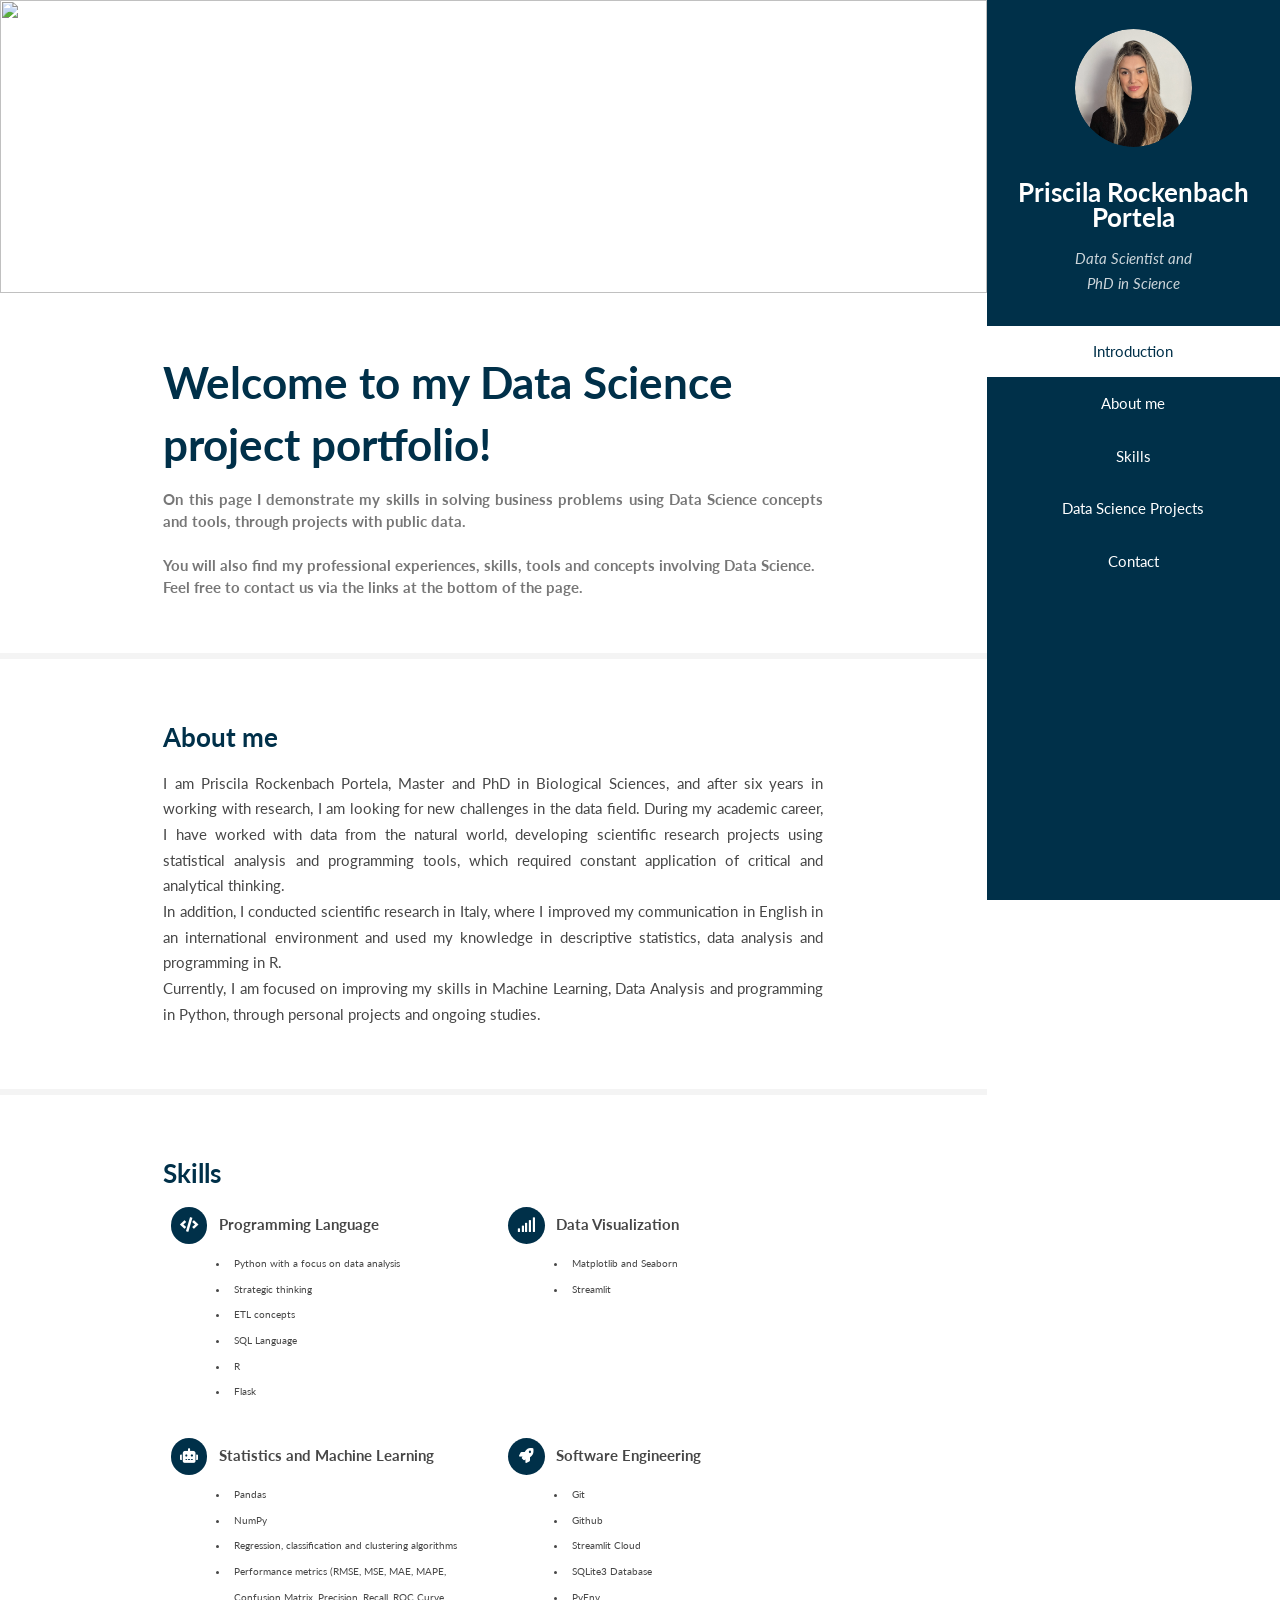
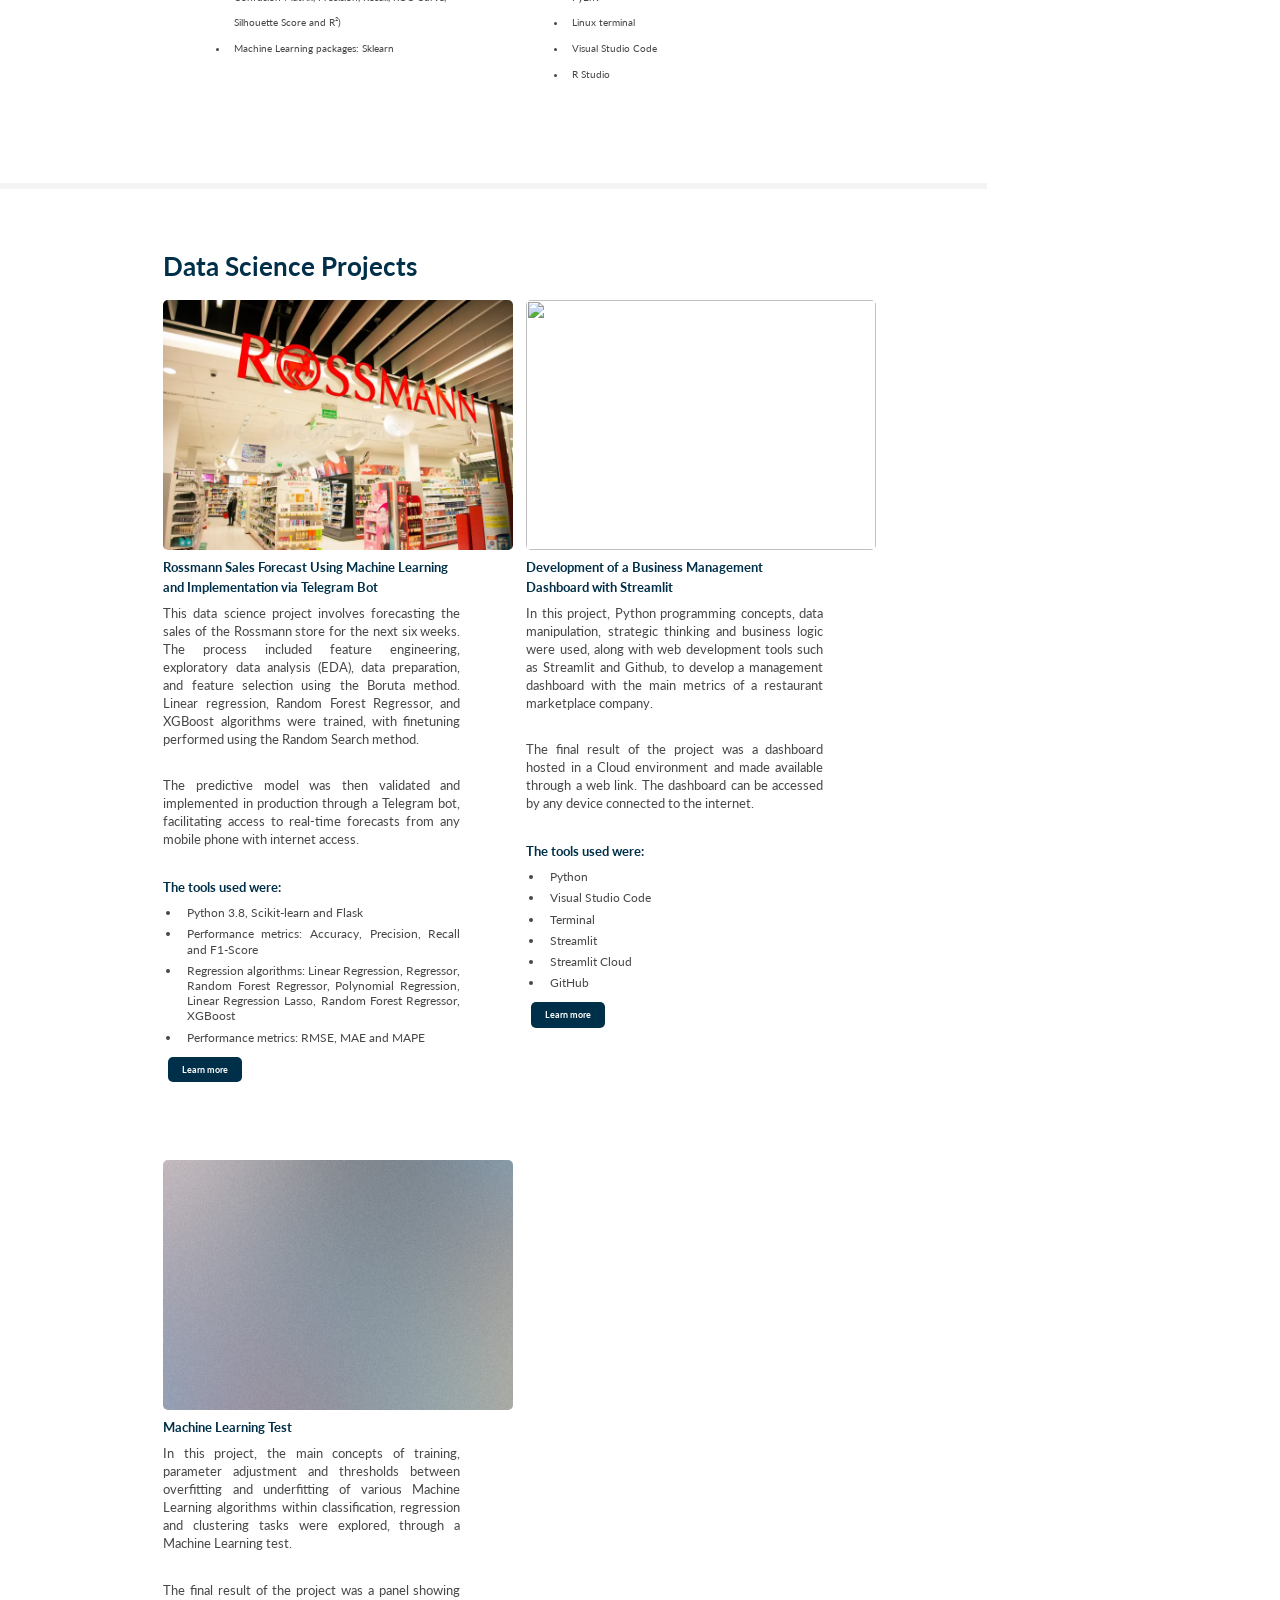
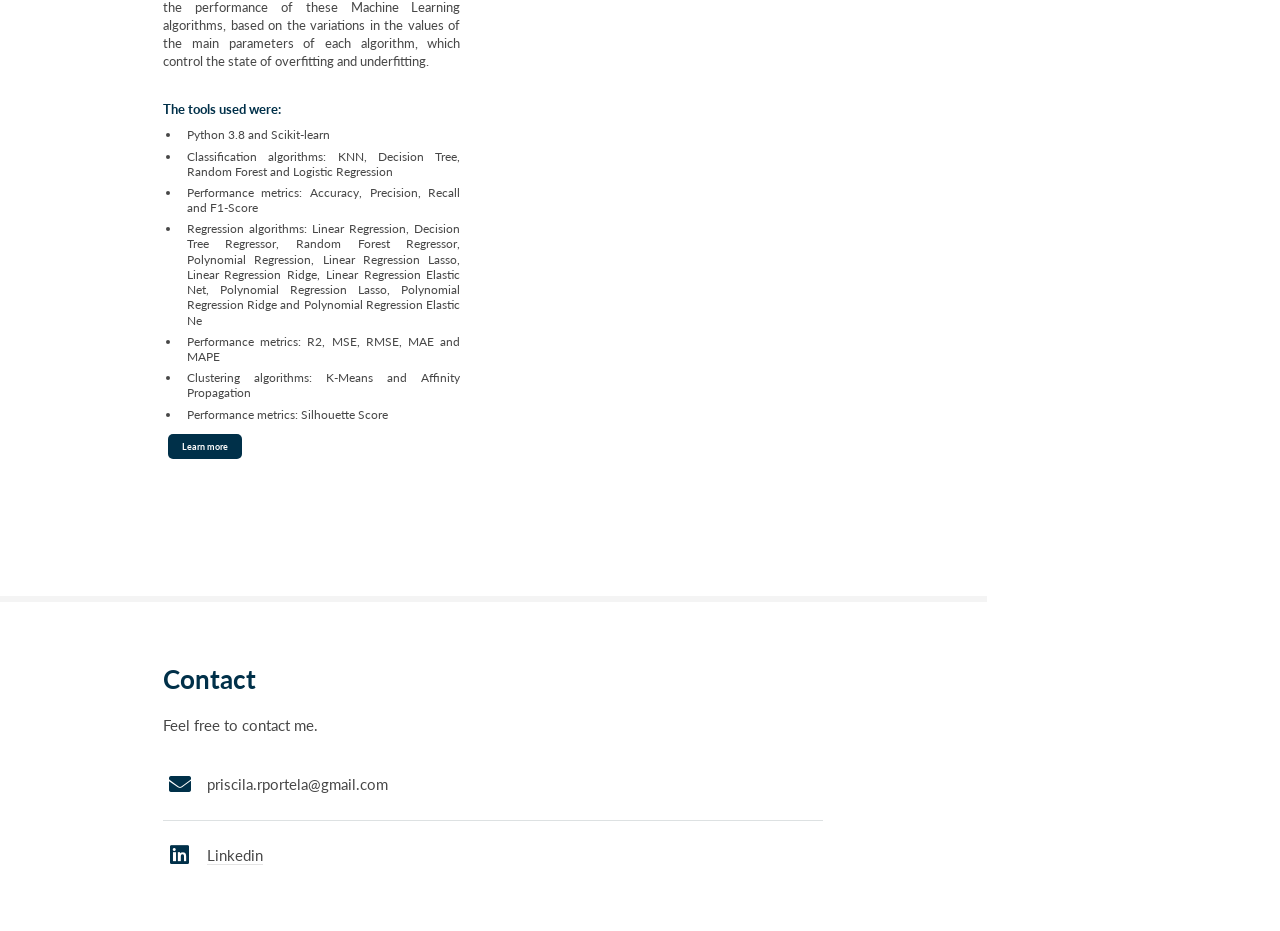
==== commit 070680ab: "Update index.html" ====
--- a/index.html
+++ b/index.html
@@ -145,7 +145,7 @@
 															<li>Performance metrics: RMSE, MAE and MAPE</li>
 														</ul>
 										<ul class="actions small">
-											<a href="https://github.com/Priscila-Portela/telegram-rossmann" class="button primary small">Saiba mais</a>
+											<a href="https://github.com/Priscila-Portela/telegram-rossmann" class="button primary small">Learn more</a>
 										</ul>
 									</article>
 
@@ -166,7 +166,7 @@
 														</ul>
 										
 										<ul class="actions small">
-											<a href="https://github.com/Priscila-Portela/No-Hunger-Project" class="button primary small">Saiba mais</a>
+											<a href="https://github.com/Priscila-Portela/No-Hunger-Project" class="button primary small">Learn more</a>
 										</ul>
 									</article>
 						
@@ -198,7 +198,7 @@
 											<li>Performance metrics: Silhouette Score</li>
 														</ul>
 										<ul class="actions small">
-											<a href="https://github.com/Priscila-Portela/ensaio-machine-learning" class="button primary small">Saiba mais</a>
+											<a href="https://github.com/Priscila-Portela/ensaio-machine-learning" class="button primary small">Learn more</a>
 										</ul>
 									</article>
 
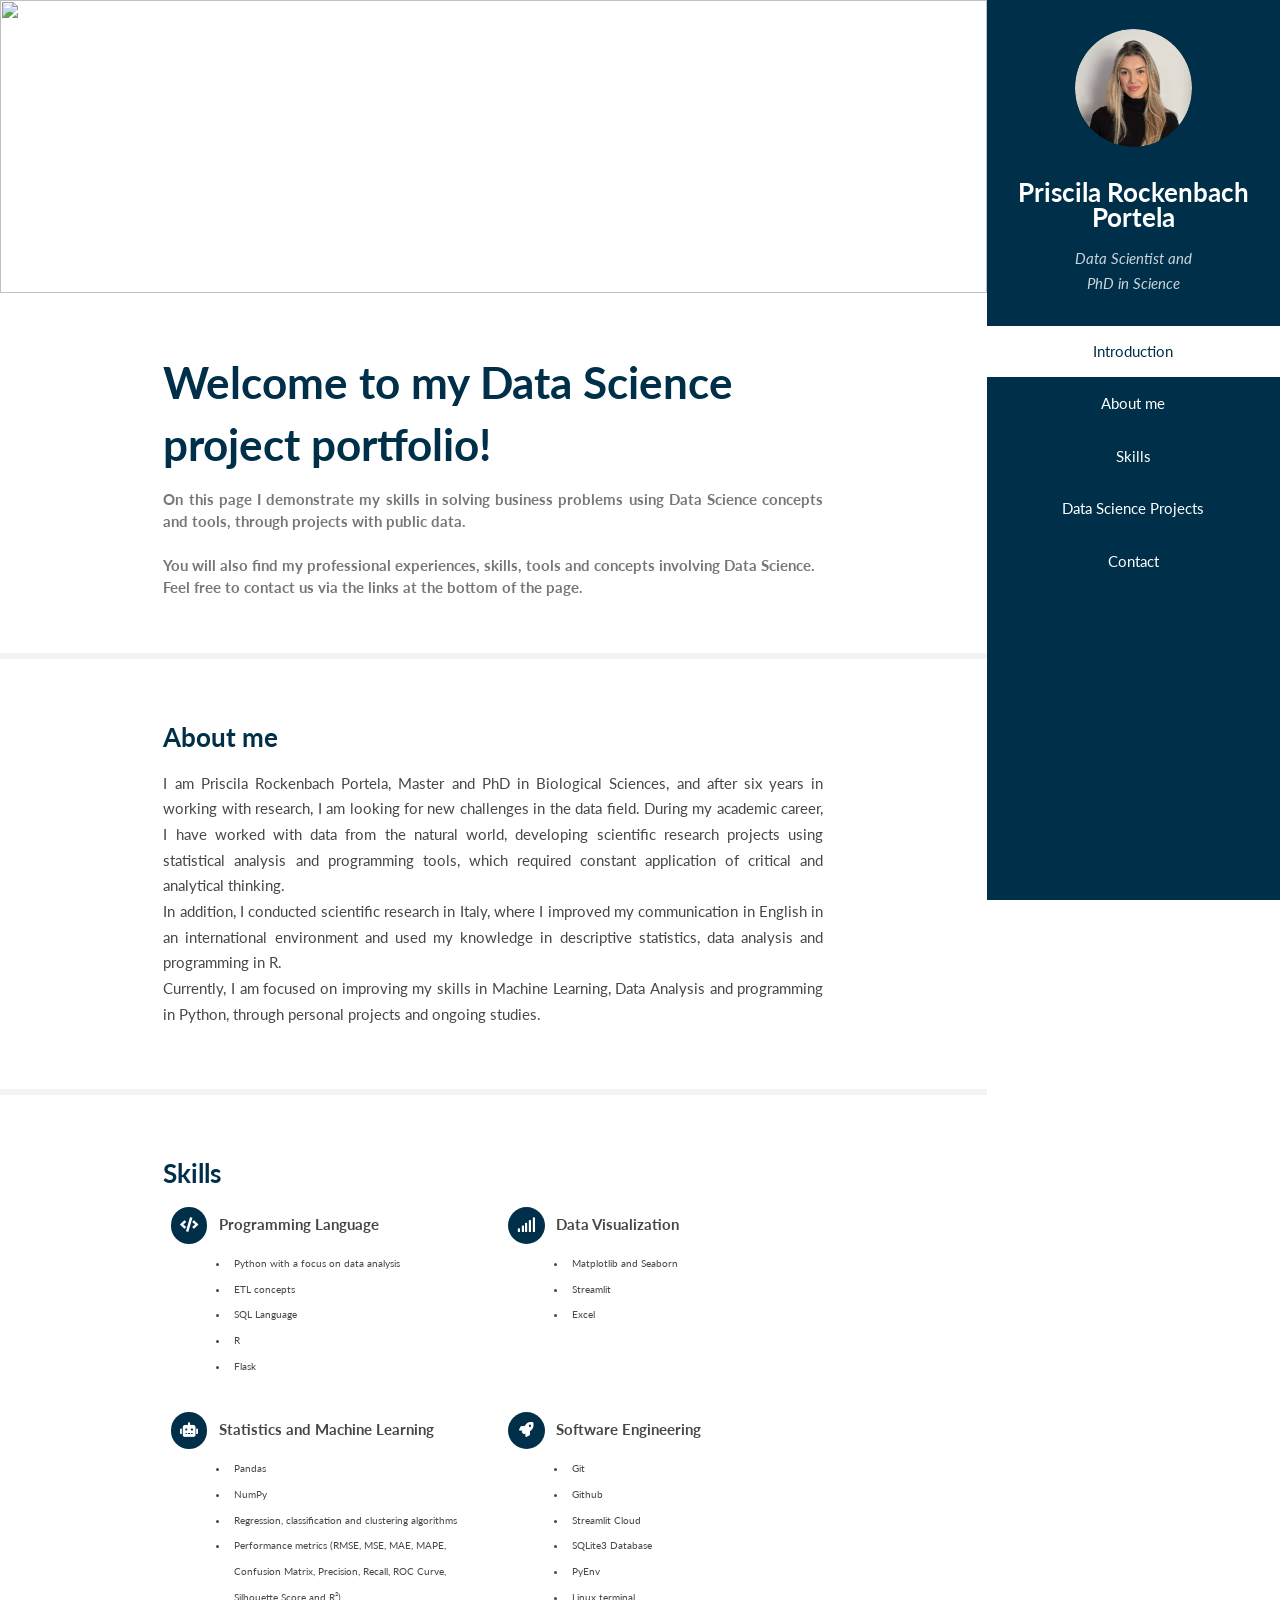
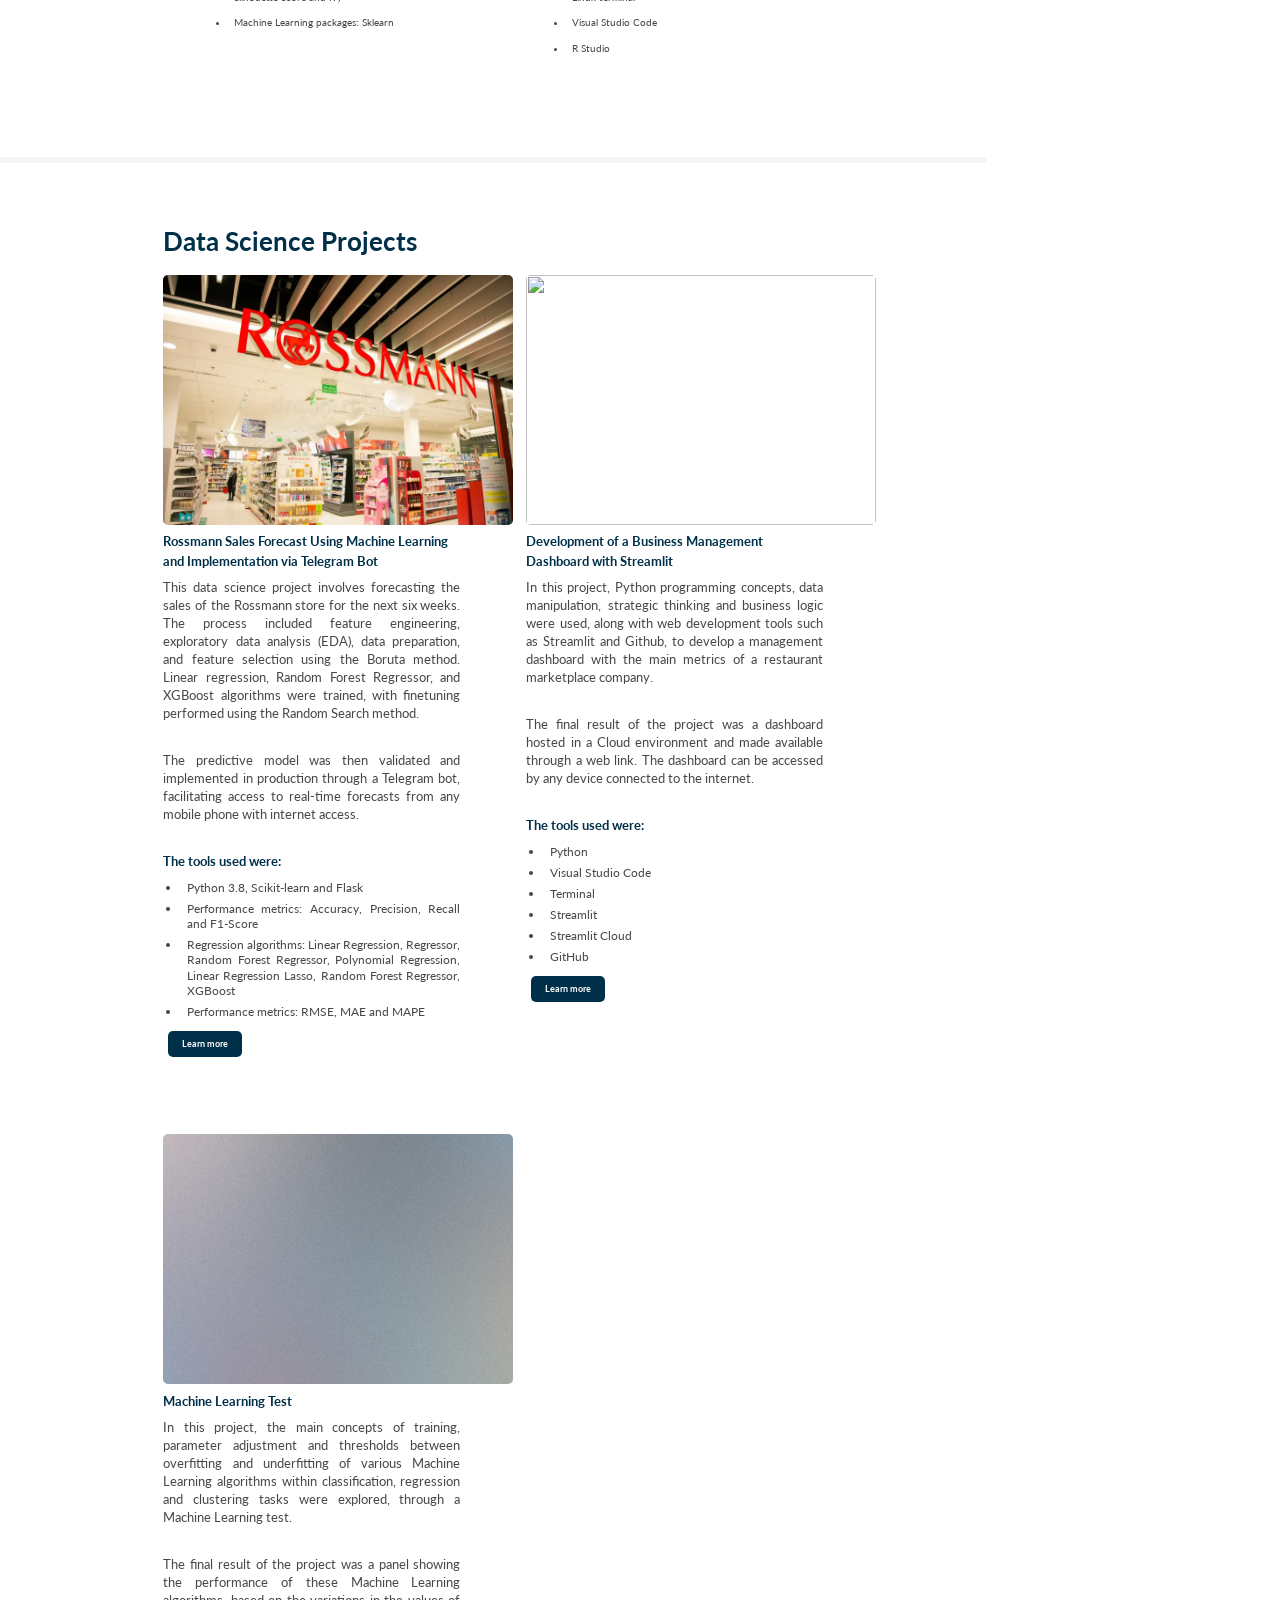
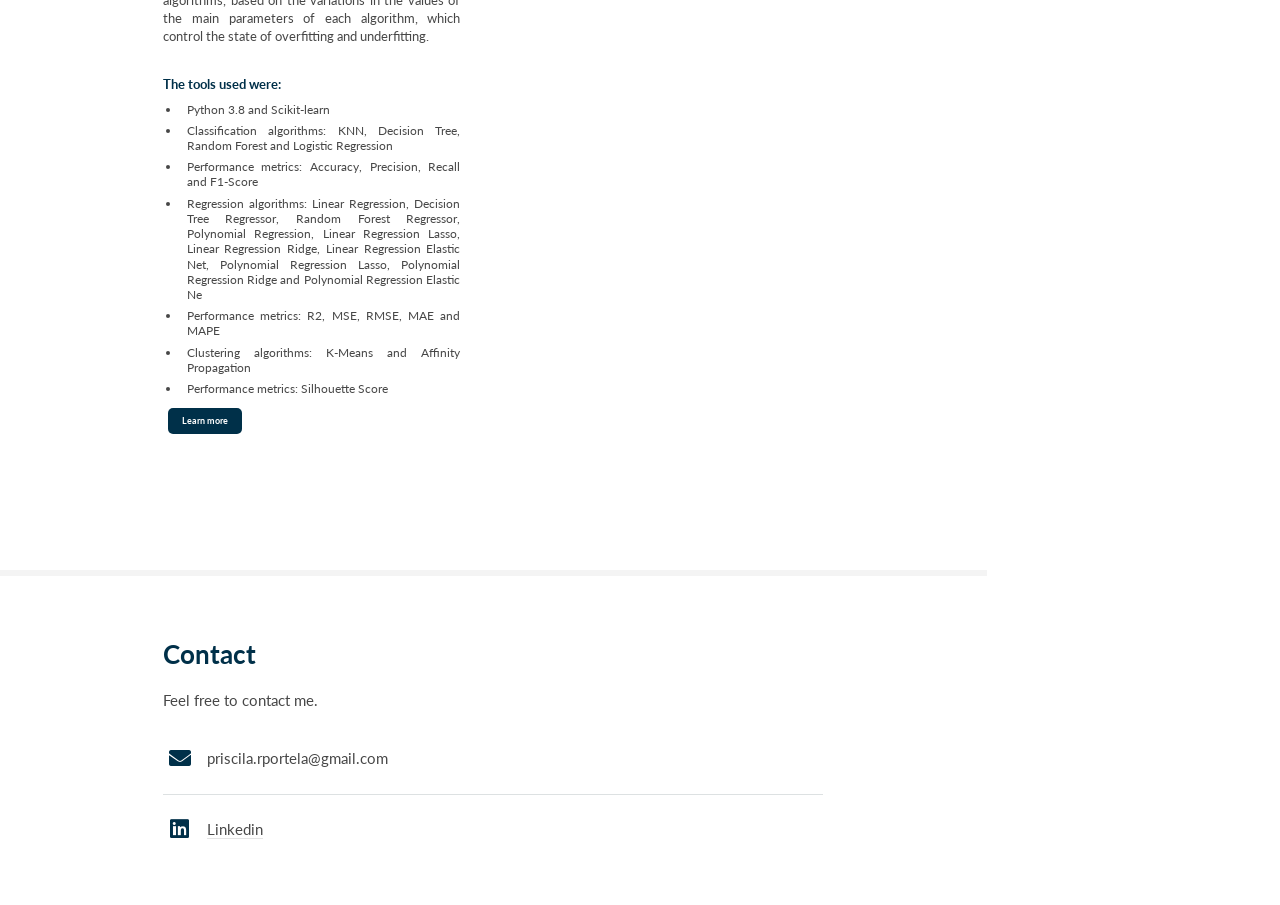
==== commit 689abea4: "Update index.html" ====
--- a/index.html
+++ b/index.html
@@ -77,7 +77,6 @@
 											<span class="icon solid fa-code"></span> Programming Language
 											<ul>
 												<li>Python with a focus on data analysis</li>
-												<li>Strategic thinking</li>
 												<li>ETL concepts</li>
 												<li>SQL Language</li>
 												<li>R</li>
@@ -89,6 +88,7 @@
 											<ul>
 												<li>Matplotlib and Seaborn</li>
 												<li>Streamlit</li>
+												<li>Excel</li>
 											</ul>
 										</li>
 										<li>
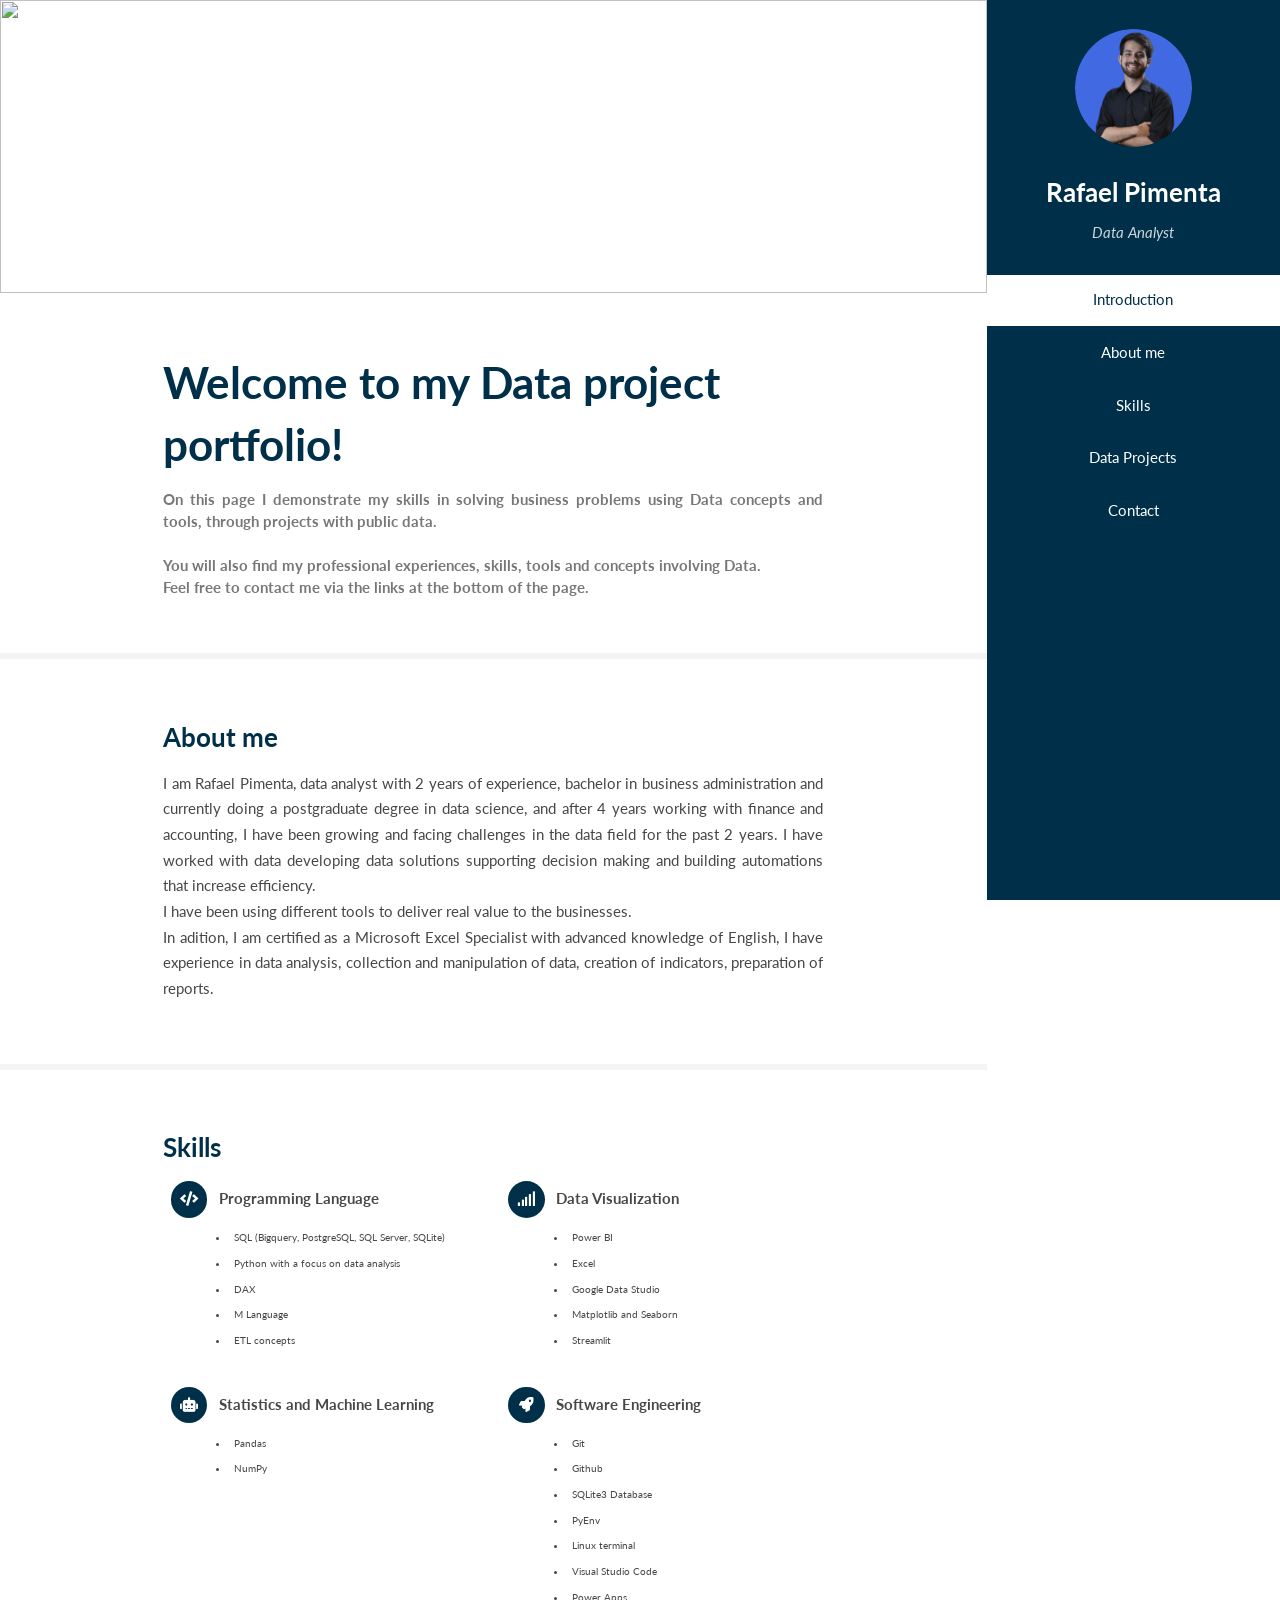
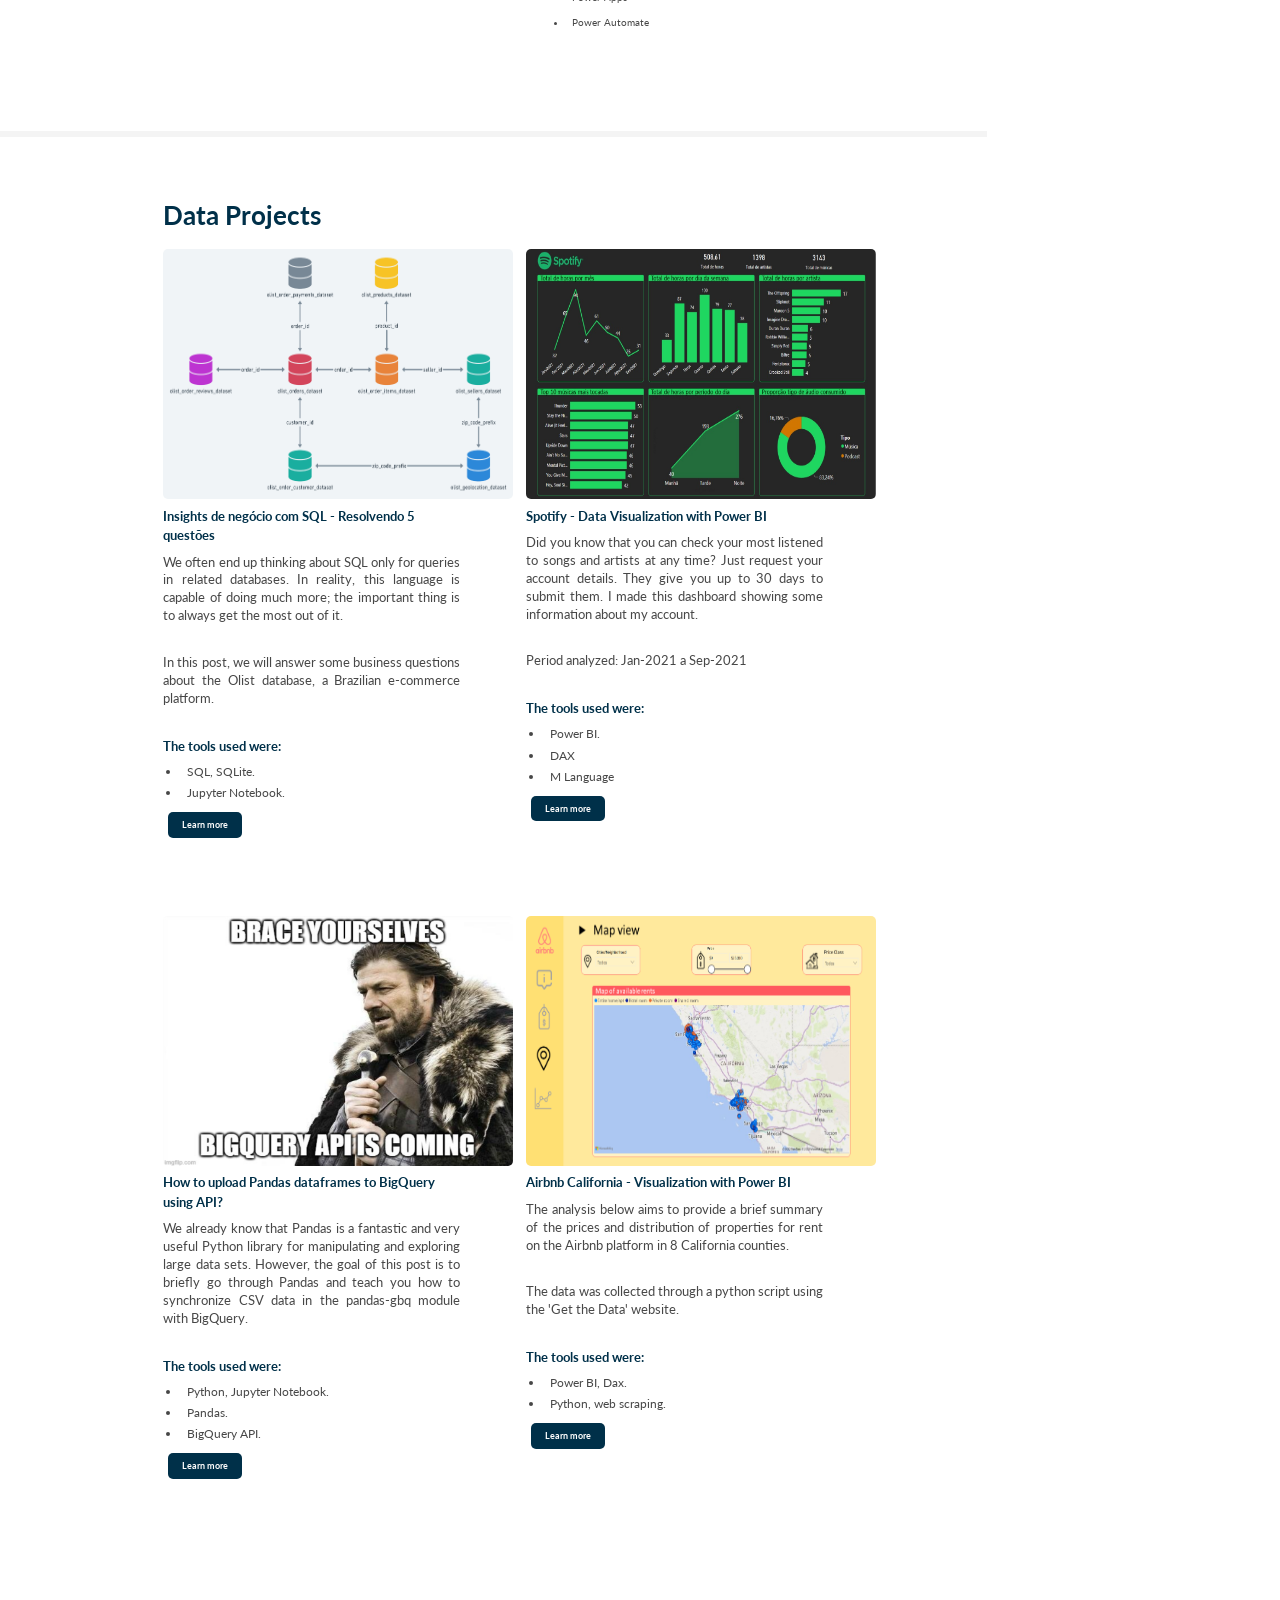
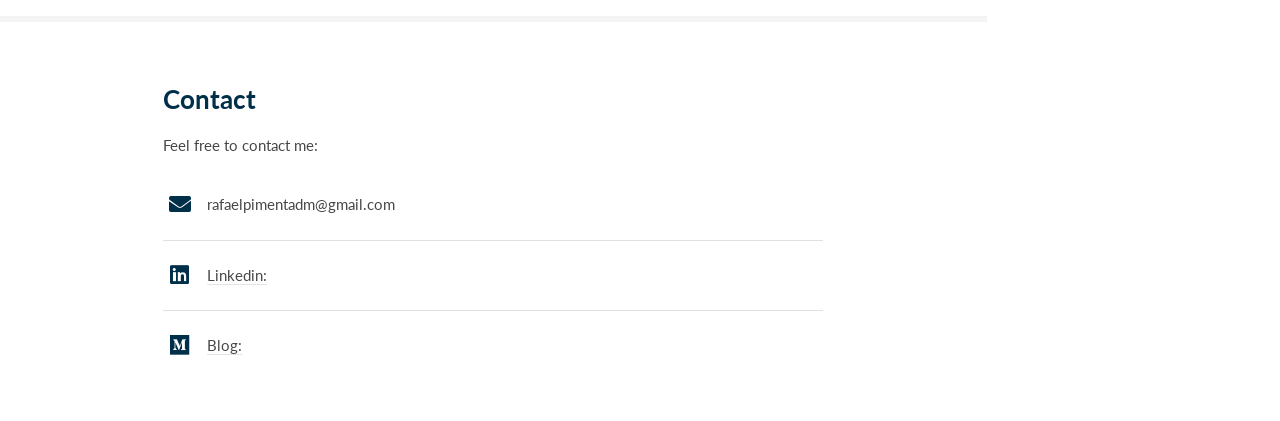
==== commit 7e419aa5: "site improvements" ====
--- a/index.html
+++ b/index.html
@@ -6,7 +6,7 @@
 -->
 <html>
 	<head>
-		<title>Priscila Portela - Data Science Portfolio</title>
+		<title>Rafael Pimenta - Data Portfolio</title>
 		<meta charset="utf-8" />
 		<meta name="viewport" content="width=device-width, initial-scale=1, user-scalable=no" />
 		<link rel="stylesheet" href="assets/css/main.css" />
@@ -16,17 +16,16 @@
 		<!-- Header -->
 			<section id="header">
 				<header>
-					<span class="image avatar"><img src="images/avatar.png" alt="" /></span>
-					<h1 id="logo"><a href="#">Priscila Rockenbach Portela</a></h1>
-					<p>Data Scientist and <br />
-					PhD in Science</p>
+					<span class="image avatar"><img src="images/imagem perfil.png" alt="" /></span>
+					<h1 id="logo"><a href="#">Rafael Pimenta</a></h1>
+					<p>Data Analyst </p>
 				</header>
 				<nav id="nav">
 					<ul>
 						<li><a href="#one" class="active">Introduction</a></li>
 						<li><a href="#two">About me</a></li>
 						<li><a href="#three">Skills</a></li>
-						<li><a href="#five">Data Science Projects</a></li>
+						<li><a href="#five">Data Projects</a></li>
 						<li><a href="#six">Contact</a></li>
 					</ul>
 				</nav>
@@ -41,17 +40,17 @@
 						<!-- One -->
 							<section id="one">
 								<div class="image main" data-position="center">
-									<img src="images/banner.jpg" alt="" />
+									<img src="images/Banner.jpg" alt="" />
 								</div>
 								<div class="container">
 									<header class="major">
-										<h2>Welcome to my Data Science project portfolio!</h2>
+										<h2>Welcome to my Data project portfolio!</h2>
 
 										<p style="text-align: justify;">On this page I demonstrate my skills in solving
-											business problems using Data Science concepts and tools,
+											business problems using Data concepts and tools,
 											through projects with public data.<br>
-											<br>You will also find my professional experiences, skills, tools and concepts involving Data Science.<br>
-											Feel free to contact us via the links at the bottom of the page.</p>
+											<br>You will also find my professional experiences, skills, tools and concepts involving Data.<br>
+											Feel free to contact me via the links at the bottom of the page.</p>
 									</header>
 								</div>
 							</section>
@@ -60,9 +59,9 @@
 						<section id="two">
 							<div class="container">
 								<h3>About me</h3>
-								<p style="text-align: justify;">I am Priscila Rockenbach Portela, Master and PhD in Biological Sciences, and after six years in working with research, I am looking for new challenges in the data field. During my academic career, I have worked with data from the natural world, developing scientific research projects using statistical analysis and programming tools, which required constant application of critical and analytical thinking.<br>
-									In addition, I conducted scientific research in Italy, where I improved my communication in English in an international environment and used my knowledge in descriptive statistics, data analysis and programming in R.<br>
-									Currently, I am focused on improving my skills in Machine Learning, Data Analysis and programming in Python, through personal projects and ongoing studies.
+								<p style="text-align: justify;">I am Rafael Pimenta, data analyst with 2 years of experience, bachelor in business administration and currently doing a postgraduate degree in data science, and after 4 years working with finance and accounting, I have been growing and facing challenges in the data field for the past 2 years. I have worked with data developing data solutions supporting decision making and building automations that increase efficiency.<br>
+									I have been using different tools to deliver real value to the businesses.<br>
+									In adition, I am certified as a Microsoft Excel Specialist with advanced knowledge of English, I have experience in data analysis, collection and manipulation of data, creation of indicators, preparation of reports. 
 								</p>
 							</div>
 						</section>
@@ -76,42 +75,43 @@
 										<li>
 											<span class="icon solid fa-code"></span> Programming Language
 											<ul>
+												<li>SQL (Bigquery, PostgreSQL, SQL Server, SQLite)</li>
 												<li>Python with a focus on data analysis</li>
+												<li>DAX</li>
+												<li>M Language</li>
 												<li>ETL concepts</li>
-												<li>SQL Language</li>
-												<li>R</li>
-												<li>Flask</li>
+																						
 											</ul>
 										</li>
 										<li>
 											<span class="icon solid fa-signal"></span> Data Visualization
 											<ul>
+												<li>Power BI </li>
+												<li>Excel</li>
+												<li>Google Data Studio</li>
 												<li>Matplotlib and Seaborn</li>
 												<li>Streamlit</li>
-												<li>Excel</li>
+												
 											</ul>
 										</li>
 										<li>
 											<span class="icon solid fa-robot"></span> Statistics and Machine Learning
 											<ul>
 												<li>Pandas</li>
-												<li>NumPy</li>
-												<li>Regression, classification and clustering algorithms</li>
-												<li>Performance metrics (RMSE, MSE, MAE, MAPE, Confusion Matrix, Precision, Recall, ROC Curve, Silhouette Score and R²)</li>
-												<li>Machine Learning packages: Sklearn</li>
+												<li>NumPy</li>																							
 											</ul>
 										</li>
 										<li>
 											<span class="icon solid fa-rocket"></span> Software Engineering
 											<ul>
 												<li>Git</li>
-												<li>Github</li>
-												<li>Streamlit Cloud</li>
+												<li>Github</li>												
 												<li>SQLite3 Database</li>
 												<li>PyEnv</li>
 												<li>Linux terminal</li>
 												<li>Visual Studio Code</li>
-												<li>R Studio</li>
+												<li>Power Apps</li>
+												<li>Power Automate</li>												
 											</ul>
 										</li>
 									</ul>
@@ -123,84 +123,79 @@
 						<!-- Five -->
 						<section id="five">
 							<div class="container">
-								<h3>Data Science Projects</h3>
+								<h3>Data Projects</h3>
 								
 								<div class="posts">
 
-																		<article>
-										<a href="#" class="image"><img src="images/loja-rossmann.png" alt="" width="350" height="250" /></a>
-										<h5>Rossmann Sales Forecast Using Machine Learning and Implementation via Telegram Bot</h5>
-										<p>This data science project involves forecasting the sales of the Rossmann store for the next six weeks.
-										The process included feature engineering, exploratory data analysis (EDA), data preparation, and feature selection using the Boruta method. Linear regression, Random Forest Regressor, and XGBoost algorithms were trained, with finetuning performed using the Random Search method.
-										</p>
-
-										<p>The predictive model was then validated and implemented in production through a Telegram bot, facilitating access to real-time forecasts from any mobile phone with internet access.
-										</p>
-										<h5>The tools used were:</h5>
-														<ul>
-															<li>Python 3.8, Scikit-learn and Flask</li>
-															<li>Performance metrics: Accuracy, Precision, Recall and F1-Score</li>
-															<li>Regression algorithms: Linear Regression, Regressor, Random Forest Regressor, Polynomial Regression, Linear
-															Regression Lasso, Random Forest Regressor, XGBoost</li>
-															<li>Performance metrics: RMSE, MAE and MAPE</li>
-														</ul>
-										<ul class="actions small">
-											<a href="https://github.com/Priscila-Portela/telegram-rossmann" class="button primary small">Learn more</a>
-										</ul>
-									</article>
-
-
-									<article>
-										<a href="https://github.com/Priscila-Portela/No-Hunger-Project" class="image"><img src="images/pic01.jpg" alt="" width="350" height="250"/></a>
-										<h5>Development of a Business Management Dashboard with Streamlit</h5>
-										<p>In this project, Python programming concepts, data manipulation, strategic thinking and business logic were used, along with web development tools such as Streamlit and Github, to develop a management dashboard with the main metrics of a restaurant marketplace company.</p>
-										<p>The final result of the project was a dashboard hosted in a Cloud environment and made available through a web link. The dashboard can be accessed by any device connected to the internet.</p>
-										<h5>The tools used were:</h5>
-														<ul>
-															<li>Python</li>
-															<li>Visual Studio Code</li>
-															<li>Terminal</li>
-															<li>Streamlit</li>
-															<li>Streamlit Cloud</li>
-															<li>GitHub</li>
-														</ul>
-										
-										<ul class="actions small">
-											<a href="https://github.com/Priscila-Portela/No-Hunger-Project" class="button primary small">Learn more</a>
-										</ul>
-									</article>
-						
-						
-									<article>
-										<a href="#" class="image"><img src="images/pic02.jpg" alt="" width="350" height="250" /></a>
-										<h5>Machine Learning Test</h5>
-										<p>In this project, the main concepts of training,
-										parameter adjustment and thresholds between overfitting and underfitting of various
-										Machine Learning algorithms within classification,
-										regression and clustering tasks were explored, through a Machine Learning test. </p>
-										<p>The final result of the project was a panel showing the performance
-										of these Machine Learning algorithms, based on the variations in the values
-										of the main parameters of each algorithm, which control the state of
-										overfitting and underfitting.</p>
-
-										<h5>The tools used were:</h5>
-										<ul>
-											<li>Python 3.8 and Scikit-learn</li>
-											<li>Classification algorithms: KNN, Decision Tree, Random Forest and Logistic Regression</li>
-											<li>Performance metrics: Accuracy, Precision, Recall and F1-Score</li>
-											<li>Regression algorithms: Linear Regression, Decision Tree
-											Regressor, Random Forest Regressor, Polynomial Regression, Linear
-											Regression Lasso, Linear Regression Ridge, Linear Regression
-											Elastic Net, Polynomial Regression Lasso, Polynomial Regression
-											Ridge and Polynomial Regression Elastic Ne</li>
-											<li>Performance metrics: R2, MSE, RMSE, MAE and MAPE</li>
-											<li>Clustering algorithms: K-Means and Affinity Propagation</li>
-											<li>Performance metrics: Silhouette Score</li>
-														</ul>
-										<ul class="actions small">
-											<a href="https://github.com/Priscila-Portela/ensaio-machine-learning" class="button primary small">Learn more</a>
-										</ul>
-									</article>
+									<article>
+										<a href="https://rafaelpimentads.medium.com/insights-de-neg%C3%B3cio-com-sql-resolvendo-5-quest%C3%B5es-5f01cf8b4c0e" class="image"><img src="images/Olist.png" alt="" width="350" height="250" /></a>
+										<h5>Insights de negócio com SQL - Resolvendo 5 questões</h5>
+										<p>We often end up thinking about SQL only for queries in related databases. In reality, this language is capable of doing much more; the important thing is to always get the most out of it.
+											
+										</p>
+
+										<p>In this post, we will answer some business questions about the Olist database, a Brazilian e-commerce platform.
+										</p>
+										<h5>The tools used were:</h5>
+														<ul>
+															<li>SQL, SQLite.</li>
+															<li>Jupyter Notebook.</li>															
+														</ul>
+										<ul class="actions small">
+											<a href="https://rafaelpimentads.medium.com/insights-de-neg%C3%B3cio-com-sql-resolvendo-5-quest%C3%B5es-5f01cf8b4c0e" class="button primary small">Learn more</a>
+										</ul>
+									</article>
+									<article>
+										<a href="https://app.powerbi.com/view?r=eyJrIjoiYzAwM2JlOTgtNjJhZC00NDBiLTlkYjUtN2YwNzk2MzMyMDRmIiwidCI6IjUwODBiYWI4LWFlODYtNDAyMi1hZWIxLWI5NzkwNmQxZTQ4MSJ9" class="image"><img src="images/spotify.jpg" alt="" width="350" height="250" /></a>
+										<h5>Spotify - Data Visualization with Power BI</h5>
+										<p>Did you know that you can check your most listened to songs and artists at any time? Just request your account details. They give you up to 30 days to submit them. I made this dashboard showing some information about my account.											
+										</p>
+										<p>Period analyzed: Jan-2021 a Sep-2021
+										</p>
+										<h5>The tools used were:</h5>
+														<ul>
+															<li>Power BI.</li>
+															<li>DAX</li>
+															<li>M Language</li>															
+														</ul>
+										<ul class="actions small">
+											<a href="https://app.powerbi.com/view?r=eyJrIjoiYzAwM2JlOTgtNjJhZC00NDBiLTlkYjUtN2YwNzk2MzMyMDRmIiwidCI6IjUwODBiYWI4LWFlODYtNDAyMi1hZWIxLWI5NzkwNmQxZTQ4MSJ9" class="button primary small">Learn more</a>
+										</ul>
+									</article>
+									<article>
+										<a href="https://rafaelpimentads.medium.com/como-fazer-upload-de-pandas-dataframes-para-o-bigquery-usando-api-3e75157d966e" class="image"><img src="images/bigquery_api.png" alt="" width="350" height="250" /></a>
+										<h5>How to upload Pandas dataframes to BigQuery using API?</h5>
+										<p>We already know that Pandas is a fantastic and very useful Python library for manipulating and exploring large data sets. However, the goal of this post is to briefly go through Pandas and teach you how to synchronize CSV data in the pandas-gbq module with BigQuery.											
+										</p>										
+										<h5>The tools used were:</h5>
+														<ul>
+															<li>Python, Jupyter Notebook.</li>
+															<li>Pandas.</li>
+															<li>BigQuery API.</li>															
+														</ul>
+										<ul class="actions small">
+											<a href="https://rafaelpimentads.medium.com/como-fazer-upload-de-pandas-dataframes-para-o-bigquery-usando-api-3e75157d966e" class="button primary small">Learn more</a>
+										</ul>
+									</article>
+									<article>
+										<a href="https://app.powerbi.com/view?r=eyJrIjoiNTRkN2NkMmEtMzM3Zi00YTkyLTlhZGEtZjQxMDUwOWY5YWFmIiwidCI6IjUwODBiYWI4LWFlODYtNDAyMi1hZWIxLWI5NzkwNmQxZTQ4MSJ9&embedImagePlaceholder=true" class="image"><img src="images/airbnb.png" alt="" width="350" height="250" /></a>
+										<h5>Airbnb California - Visualization with Power BI</h5>
+										<p>The analysis below aims to provide a brief summary of the prices and distribution of properties for rent on the Airbnb platform in 8 California counties.											
+										</p>										
+										<p>The data was collected through a python script using the 'Get the Data' website.
+										</p>
+										<h5>The tools used were:</h5>
+														<ul>
+															<li>Power BI, Dax.</li>
+															<li>Python, web scraping.</li>																													
+														</ul>
+										<ul class="actions small">
+											<a href="https://app.powerbi.com/view?r=eyJrIjoiNTRkN2NkMmEtMzM3Zi00YTkyLTlhZGEtZjQxMDUwOWY5YWFmIiwidCI6IjUwODBiYWI4LWFlODYtNDAyMi1hZWIxLWI5NzkwNmQxZTQ4MSJ9&embedImagePlaceholder=true" class="button primary small">Learn more</a>
+										</ul>
+									</article>
+									
+
+									
 
 
 								</div>
@@ -210,11 +205,12 @@
 							<section id="six">
 								<div class="container">
 									<h3>Contact</h3>
-									<p>Feel free to contact me.</p>
+									<p>Feel free to contact me:</p>
 									<form method="post" action="#">
 										<ul class="contact">
-											<li class="icon solid fa-envelope">priscila.rportela@gmail.com</li>
-											<li class="icon brands fa-linkedin"><a href="https://www.linkedin.com/in/priscila-rockenbach-portela-a0a229a0/">Linkedin</a></li>
+											<li class="icon solid fa-envelope">rafaelpimentadm@gmail.com</li>
+											<li class="icon brands fa-linkedin"><a href="https://www.linkedin.com/in/rafaelpimentads/">Linkedin:</a></li>
+											<li class="icon brands fa-medium"><a href="https://rafaelpimentads.medium.com/">Blog:</a></li>
 										</ul>
 									</form>
 								</div>
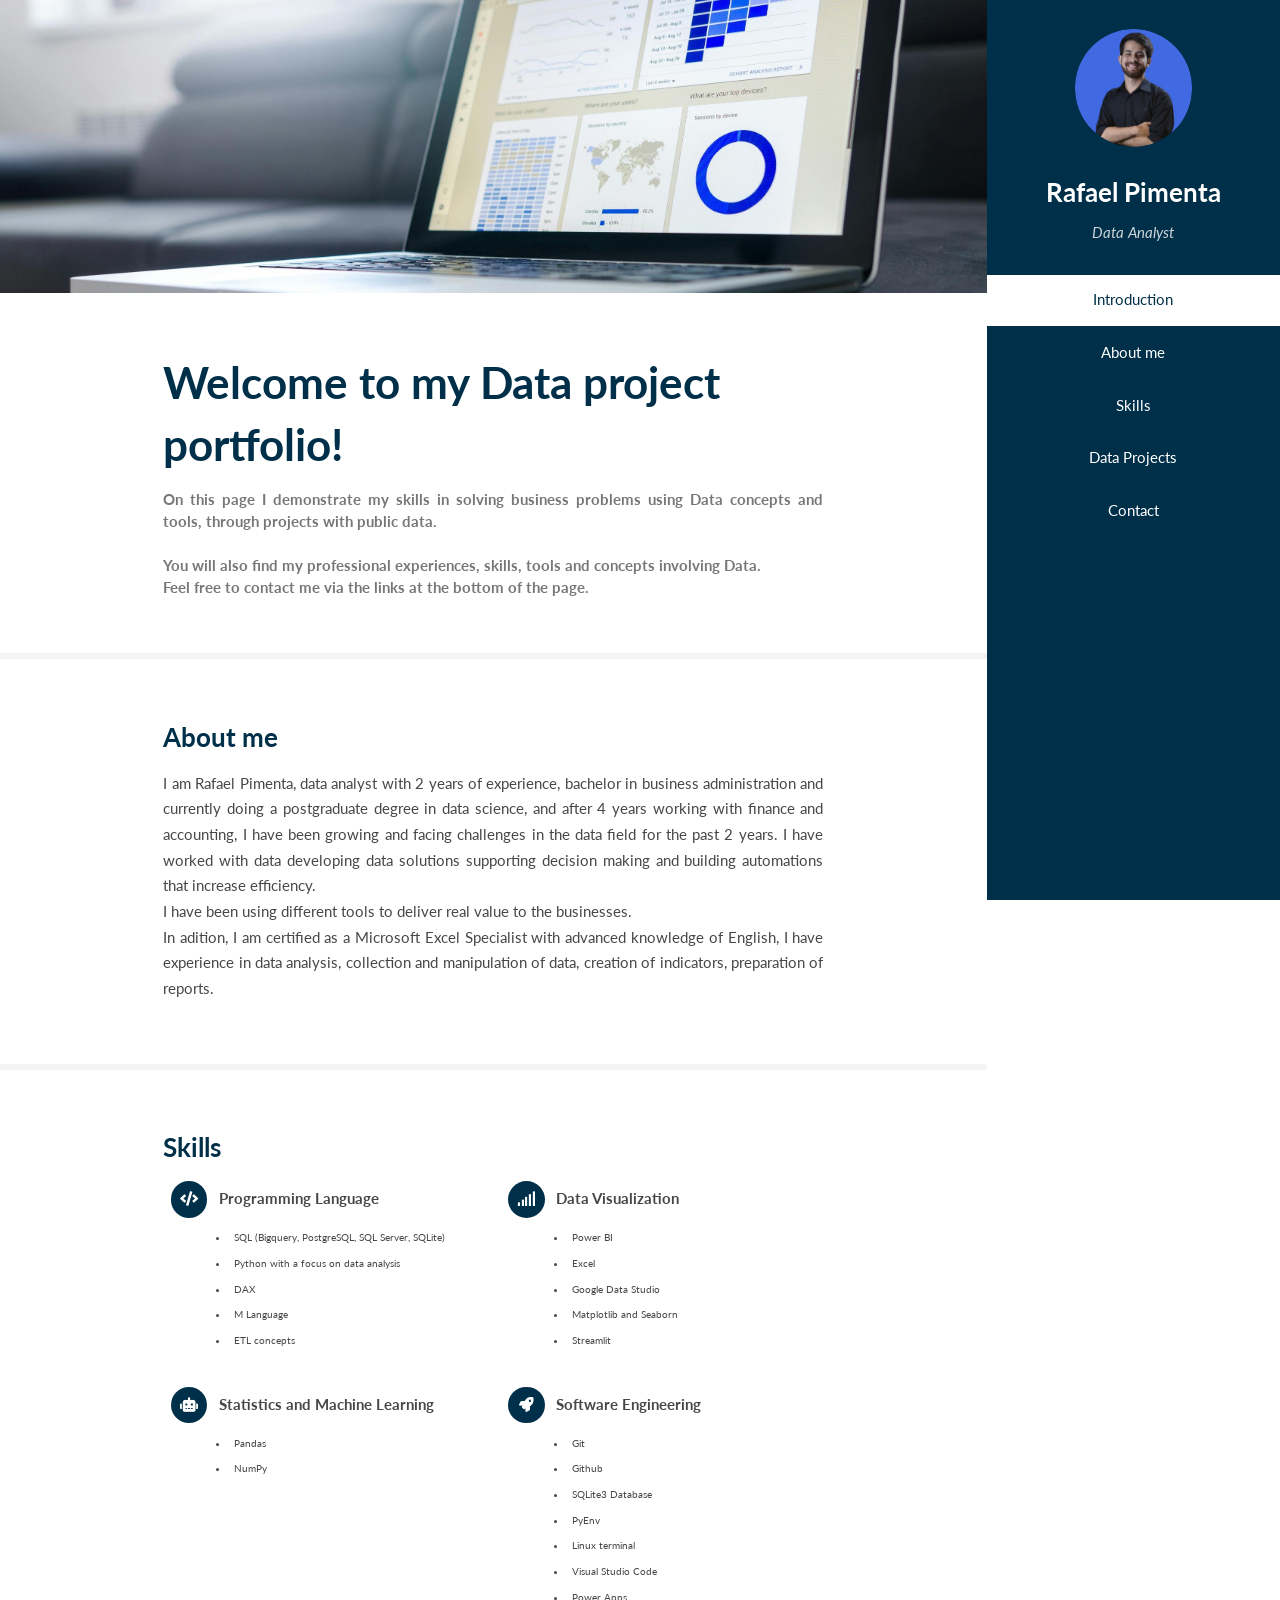
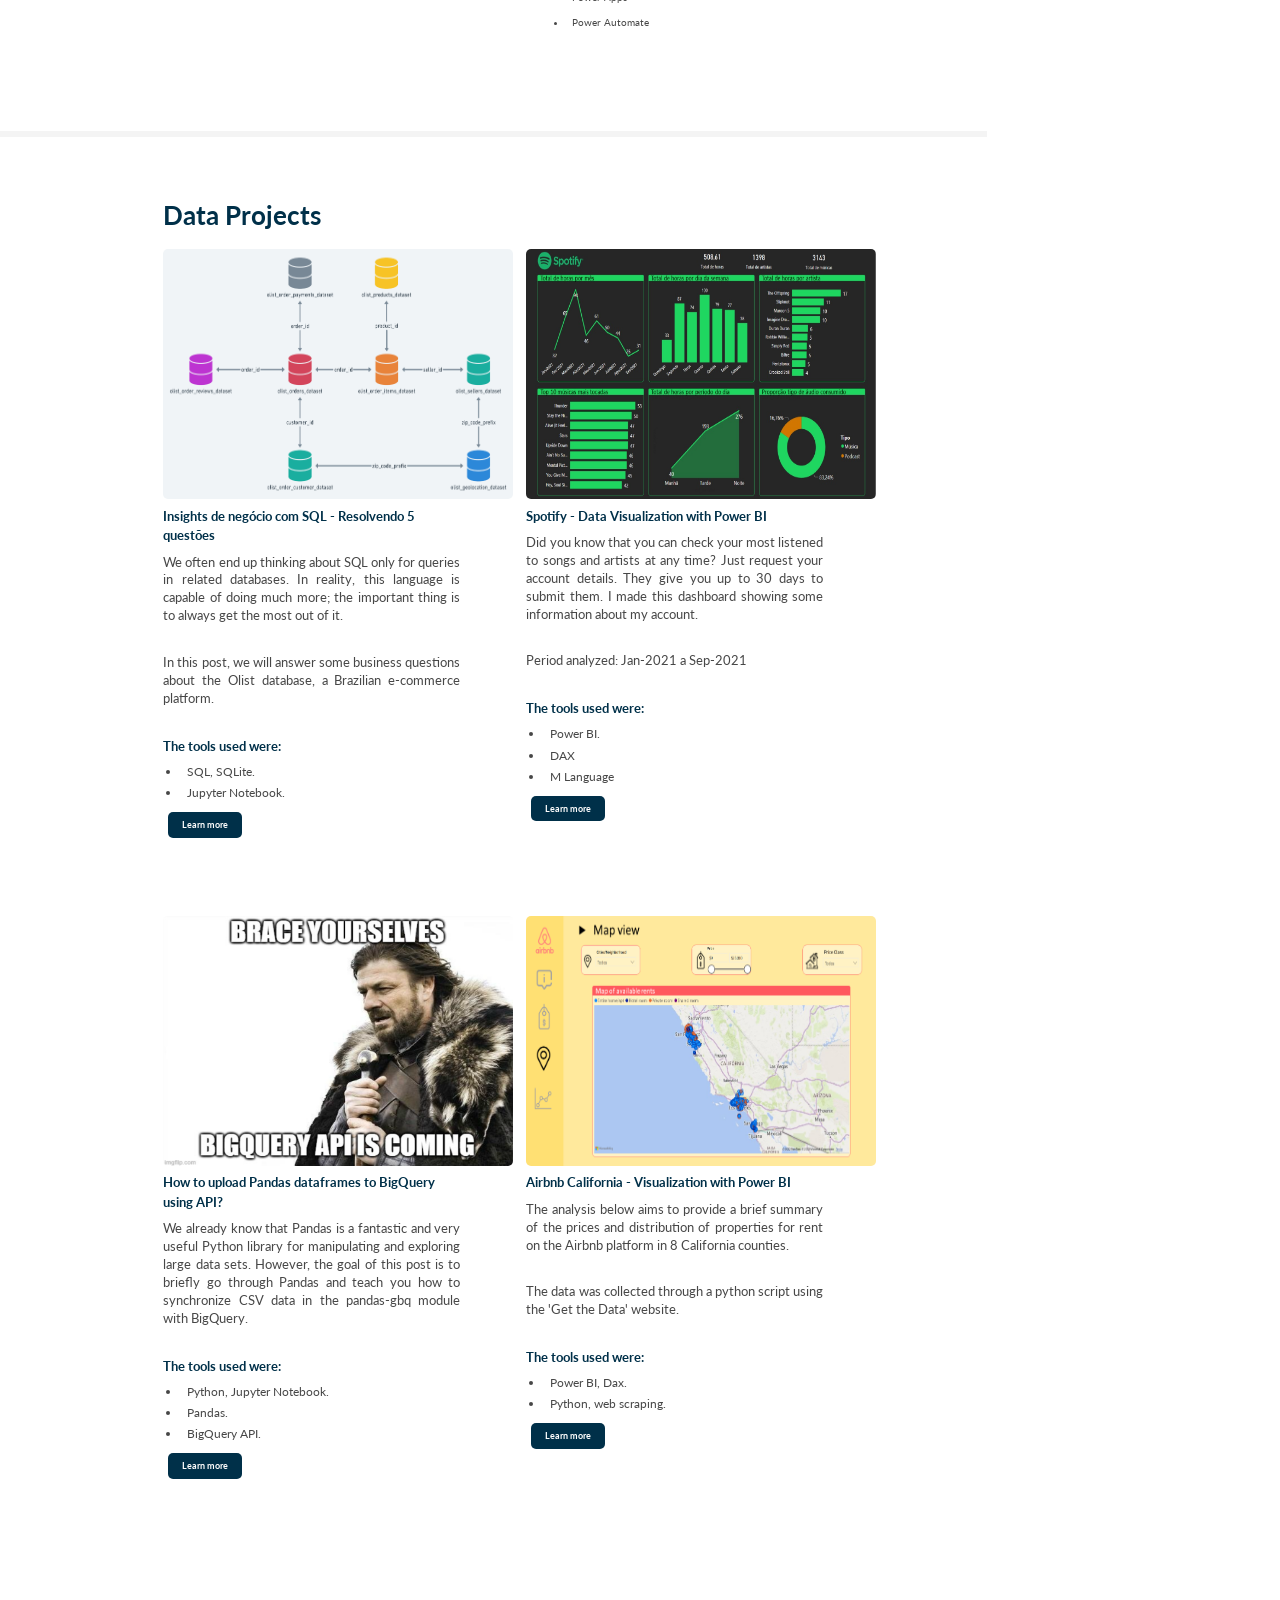
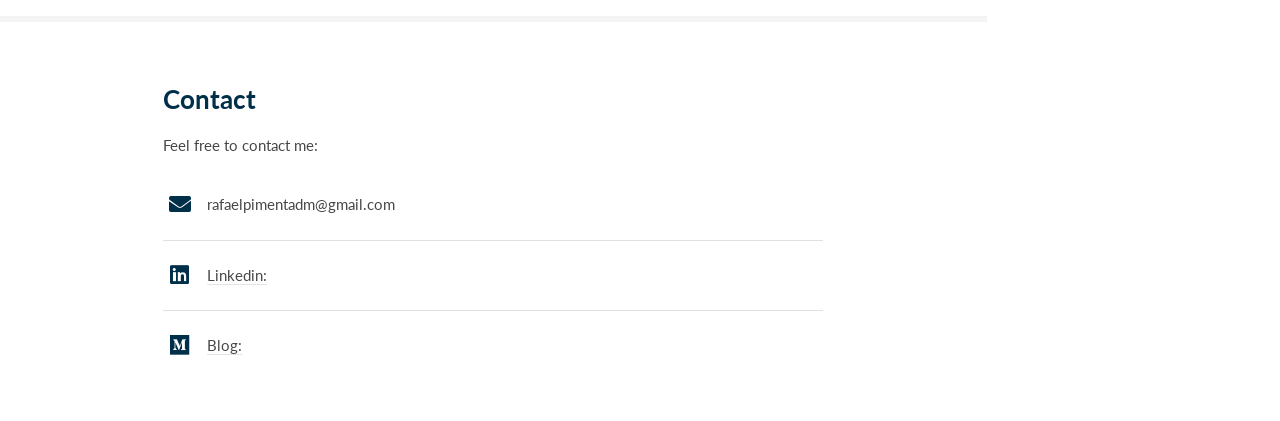
==== commit 1abefd6b: "adjusting banner photo" ====
--- a/index.html
+++ b/index.html
@@ -40,7 +40,7 @@
 						<!-- One -->
 							<section id="one">
 								<div class="image main" data-position="center">
-									<img src="images/Banner.jpg" alt="" />
+									<img src="images/banner2.jpg" alt="" />
 								</div>
 								<div class="container">
 									<header class="major">
